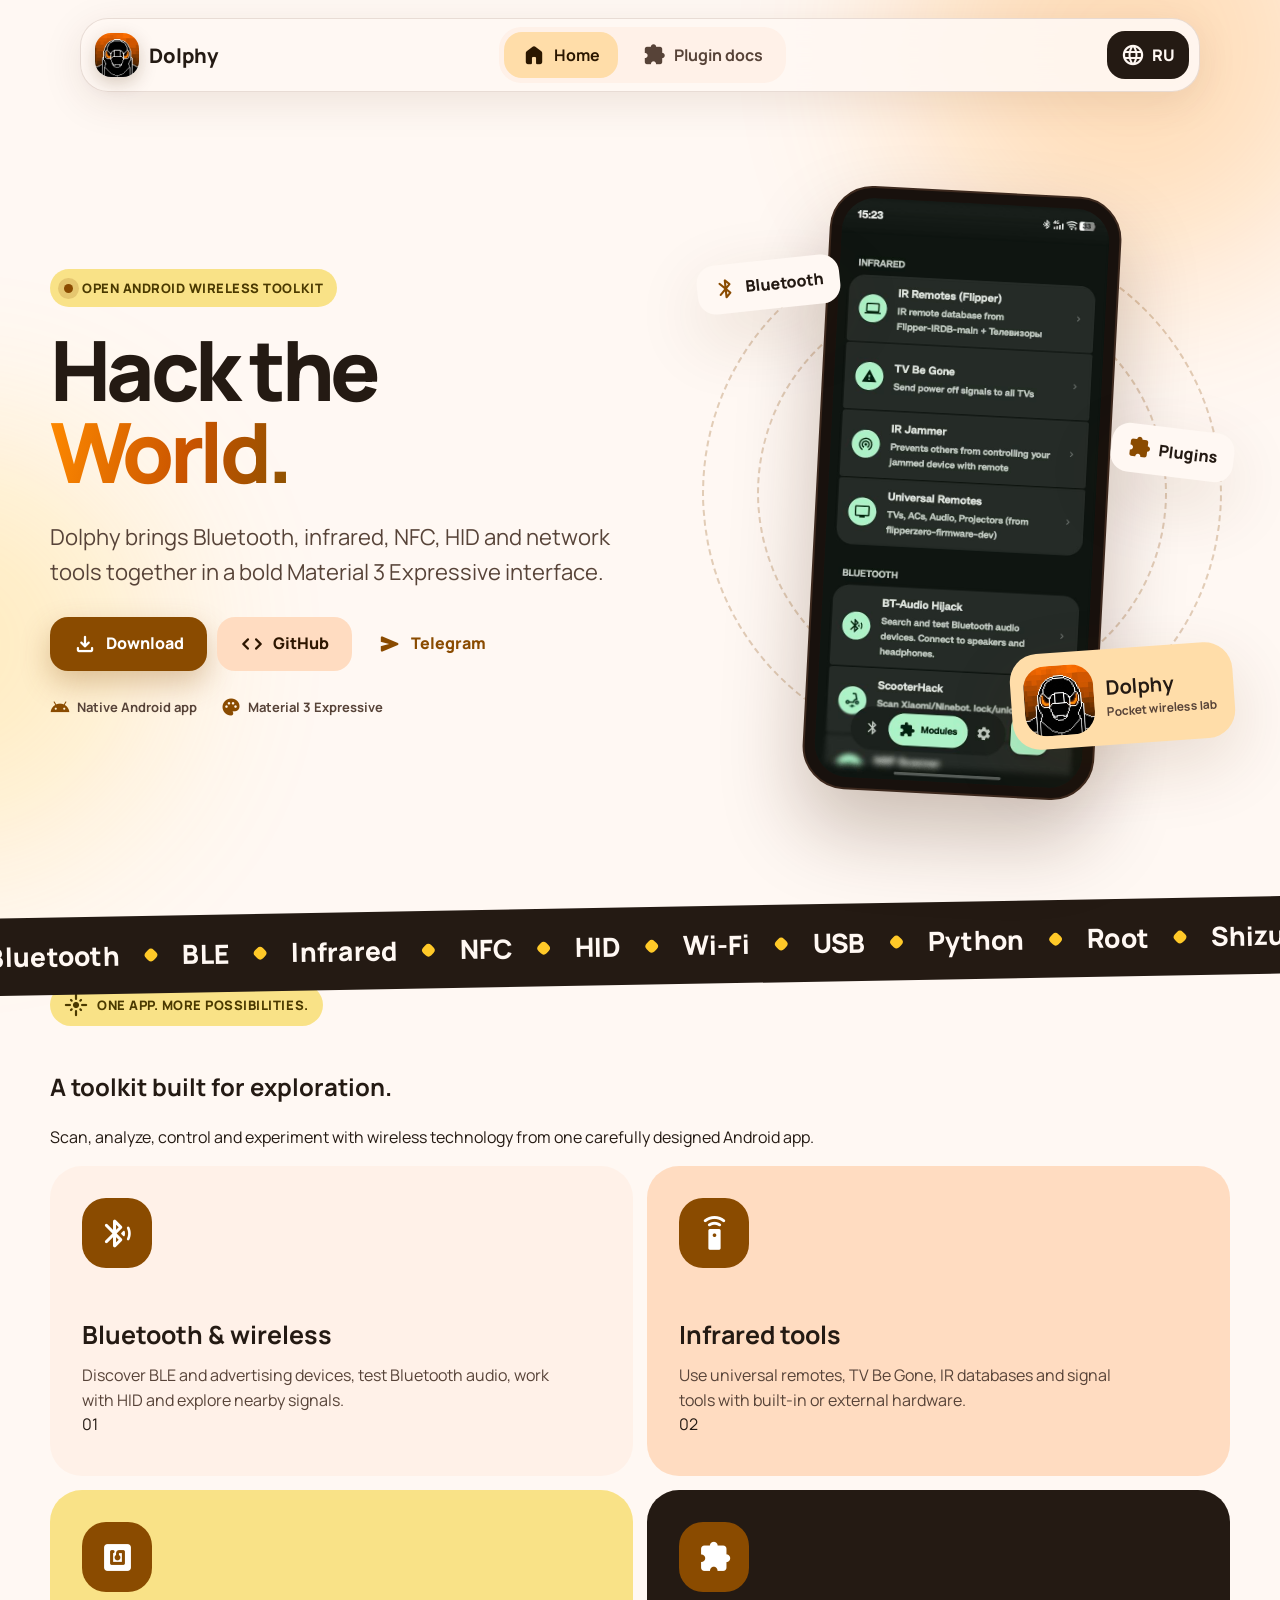
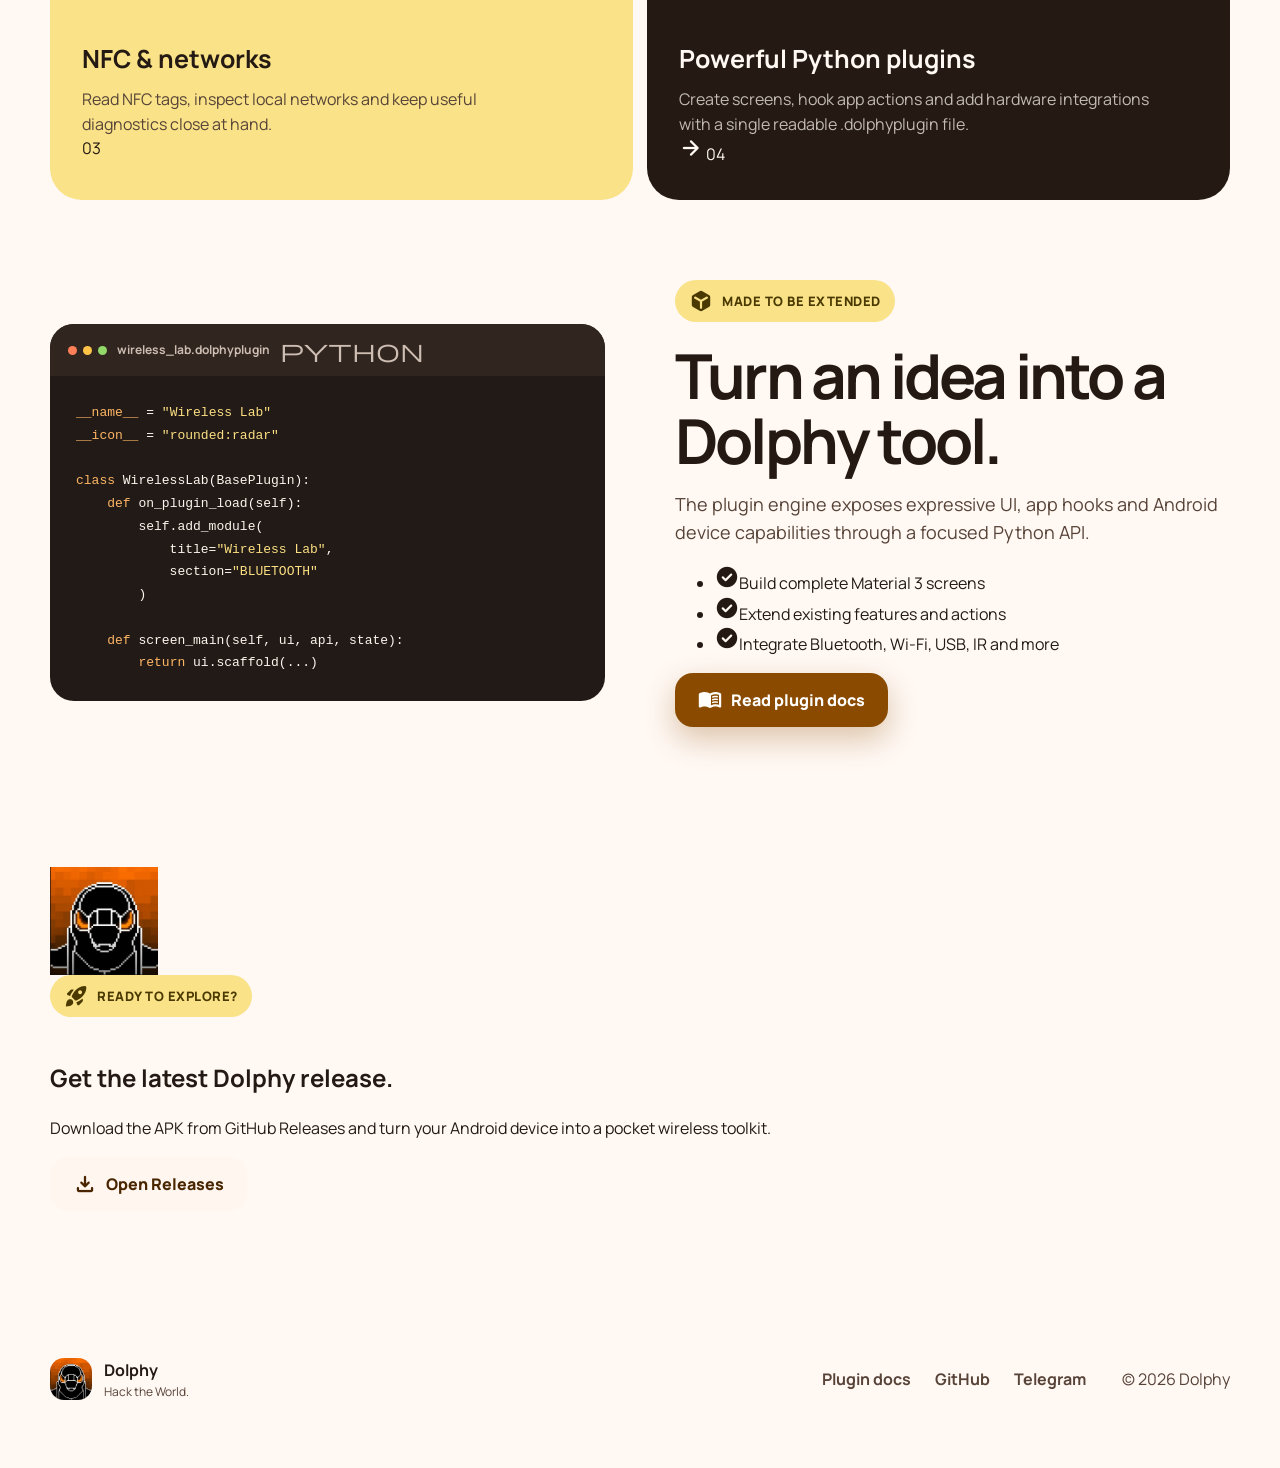
==== index.html @ ee3c443a "Add Dolphy GitHub Pages site" ====
<!doctype html>
<html lang="en">
<head>
  <meta charset="utf-8">
  <meta name="viewport" content="width=device-width, initial-scale=1">
  <meta name="theme-color" content="#ff8a00">
  <meta name="description" content="Dolphy is an expressive Android toolkit for Bluetooth, infrared, NFC, HID, networks and Python plugins.">
  <meta property="og:title" content="Dolphy — Wireless toolkit for Android">
  <meta property="og:description" content="Bluetooth, infrared, NFC, HID, network tools and powerful Python plugins in one Material 3 Expressive app.">
  <meta property="og:image" content="assets/dolphy-icon.png">
  <meta property="og:type" content="website">
  <title>Dolphy — Wireless toolkit for Android</title>
  <link rel="icon" type="image/png" href="assets/dolphy-icon.png">
  <link rel="preconnect" href="https://fonts.googleapis.com">
  <link rel="preconnect" href="https://fonts.gstatic.com" crossorigin>
  <link href="https://fonts.googleapis.com/css2?family=Manrope:wght@400;500;600;700;800&family=Material+Symbols+Rounded:opsz,wght,FILL,GRAD@20..48,400,0..1,0&display=swap" rel="stylesheet">
  <link rel="stylesheet" href="assets/site.css">
  <script src="assets/site.js" defer></script>
</head>
<body data-page="home">
  <a class="skip-link" href="#main" data-i18n="skip">Skip to content</a>
  <div class="ambient ambient-one"></div>
  <div class="ambient ambient-two"></div>
  <header class="site-header">
    <a class="brand" href="index.html" aria-label="Dolphy home">
      <img src="assets/dolphy-icon.png" alt="" width="44" height="44">
      <span>Dolphy</span>
    </a>
    <nav class="top-nav" aria-label="Main navigation">
      <a class="nav-item active" href="index.html"><span class="material-symbols-rounded">home</span><span data-i18n="navHome">Home</span></a>
      <a class="nav-item" href="plugins.html"><span class="material-symbols-rounded">extension</span><span data-i18n="navDocs">Plugin docs</span></a>
    </nav>
    <button class="language-button" type="button" data-language-toggle aria-label="Switch language">
      <span class="material-symbols-rounded">language</span>
      <span data-language-label>RU</span>
    </button>
  </header>

  <main id="main">
    <section class="hero section-shell">
      <div class="hero-copy reveal">
        <div class="eyebrow"><span class="pulse-dot"></span><span data-i18n="heroEyebrow">Open Android wireless toolkit</span></div>
        <h1><span data-i18n="heroTitleA">Hack the</span> <span class="gradient-text" data-i18n="heroTitleB">World.</span></h1>
        <p class="hero-lead" data-i18n="heroLead">Dolphy brings Bluetooth, infrared, NFC, HID and network tools together in a bold Material 3 Expressive interface.</p>
        <div class="hero-actions">
          <a class="button button-primary" href="https://github.com/unvoiddd/Dolphy-App/releases" target="_blank" rel="noopener">
            <span class="material-symbols-rounded">download</span><span data-i18n="download">Download</span>
          </a>
          <a class="button button-tonal" href="https://github.com/unvoiddd/Dolphy-App" target="_blank" rel="noopener">
            <span class="material-symbols-rounded">code</span><span>GitHub</span>
          </a>
          <a class="button button-text" href="https://t.me/dolphy_app_official" target="_blank" rel="noopener">
            <span class="material-symbols-rounded">send</span><span>Telegram</span>
          </a>
        </div>
        <div class="hero-meta">
          <span><span class="material-symbols-rounded">android</span><span data-i18n="androidApp">Native Android app</span></span>
          <span><span class="material-symbols-rounded">palette</span><span>Material 3 Expressive</span></span>
        </div>
      </div>
      <div class="hero-visual reveal delay-one" aria-label="Dolphy application preview">
        <div class="visual-orbit orbit-one"></div>
        <div class="visual-orbit orbit-two"></div>
        <div class="phone-stage">
          <img class="phone-shot" src="assets/dolphy-screenshot.png" alt="Dolphy modules screen" width="591" height="1280">
        </div>
        <div class="app-badge">
          <img src="assets/dolphy-icon.png" alt="Dolphy app icon" width="92" height="92">
          <div><strong>Dolphy</strong><span data-i18n="badgeText">Pocket wireless lab</span></div>
        </div>
        <div class="floating-chip chip-bluetooth"><span class="material-symbols-rounded">bluetooth</span>Bluetooth</div>
        <div class="floating-chip chip-plugins"><span class="material-symbols-rounded">extension</span><span data-i18n="plugins">Plugins</span></div>
      </div>
    </section>

    <section class="marquee-band" aria-label="Dolphy capabilities">
      <div class="marquee-track">
        <span>Bluetooth</span><i></i><span>BLE</span><i></i><span>Infrared</span><i></i><span>NFC</span><i></i><span>HID</span><i></i><span>Wi-Fi</span><i></i><span>USB</span><i></i><span>Python</span><i></i><span>Root</span><i></i><span>Shizuku</span>
      </div>
    </section>

    <section class="section-shell feature-section">
      <div class="section-heading reveal">
        <div class="eyebrow"><span class="material-symbols-rounded">flare</span><span data-i18n="featureEyebrow">Built for exploration</span></div>
        <h2 data-i18n="featureTitle">One toolkit. Many interfaces.</h2>
        <p data-i18n="featureLead">Move from discovery to diagnostics without leaving the app.</p>
      </div>
      <div class="feature-grid">
        <article class="feature-card card-wide orange reveal">
          <div class="feature-icon"><span class="material-symbols-rounded">bluetooth_searching</span></div>
          <div><h3 data-i18n="featureWirelessTitle">Bluetooth workspace</h3><p data-i18n="featureWirelessBody">Scan BLE advertisements, inspect devices and explore Bluetooth-focused modules from one place.</p></div>
          <span class="card-number">01</span>
        </article>
        <article class="feature-card yellow reveal delay-one">
          <div class="feature-icon"><span class="material-symbols-rounded">settings_remote</span></div>
          <h3 data-i18n="featureIrTitle">Infrared control</h3>
          <p data-i18n="featureIrBody">Universal remotes, TV Be Gone, imported IR databases and pluggable external transmitters.</p>
          <span class="card-number">02</span>
        </article>
        <article class="feature-card cream reveal">
          <div class="feature-icon"><span class="material-symbols-rounded">nfc</span></div>
          <h3 data-i18n="featureNfcTitle">NFC & HID tools</h3>
          <p data-i18n="featureNfcBody">Read and work with NFC data, build HID workflows and connect compatible hardware.</p>
          <span class="card-number">03</span>
        </article>
        <article class="feature-card card-wide dark reveal delay-one">
          <div class="feature-icon"><span class="material-symbols-rounded">extension</span></div>
          <div><h3 data-i18n="featurePluginsTitle">Powerful Python plugins</h3><p data-i18n="featurePluginsBody">A single .dolphyplugin file can add expressive screens, hook existing UI, provide hardware backends and use Android APIs.</p></div>
          <a class="round-link" href="plugins.html" aria-label="Plugin documentation"><span class="material-symbols-rounded">arrow_forward</span></a>
          <span class="card-number">04</span>
        </article>
      </div>
    </section>

    <section class="section-shell plugin-showcase">
      <div class="code-card reveal">
        <div class="code-top"><span class="code-dots"><i></i><i></i><i></i></span><span>wireless_lab.dolphyplugin</span><span class="material-symbols-rounded">python</span></div>
        <pre><code><span class="code-key">__name__</span> = <span class="code-string">"Wireless Lab"</span>
<span class="code-key">__icon__</span> = <span class="code-string">"rounded:radar"</span>

<span class="code-key">class</span> WirelessLab(BasePlugin):
    <span class="code-key">def</span> on_plugin_load(self):
        self.add_module(
            title=<span class="code-string">"Wireless Lab"</span>,
            section=<span class="code-string">"BLUETOOTH"</span>
        )

    <span class="code-key">def</span> screen_main(self, ui, api, state):
        <span class="code-key">return</span> ui.scaffold(...)</code></pre>
      </div>
      <div class="plugin-copy reveal delay-one">
        <div class="eyebrow"><span class="material-symbols-rounded">deployed_code</span><span data-i18n="pluginEyebrow">Make Dolphy yours</span></div>
        <h2 data-i18n="pluginTitle">One file can become a complete module.</h2>
        <p data-i18n="pluginLead">Build multi-screen tools with Material 3 components, Bluetooth, Wi-Fi, NFC, USB, Root and Shizuku access. Extend existing screens or provide a new hardware backend.</p>
        <ul class="check-list">
          <li><span class="material-symbols-rounded">check_circle</span><span data-i18n="pluginPointOne">Declarative Material 3 Expressive UI</span></li>
          <li><span class="material-symbols-rounded">check_circle</span><span data-i18n="pluginPointTwo">Screen, action and service hooks</span></li>
          <li><span class="material-symbols-rounded">check_circle</span><span data-i18n="pluginPointThree">Safe Mode after a plugin crash</span></li>
        </ul>
        <a class="button button-primary" href="plugins.html"><span class="material-symbols-rounded">menu_book</span><span data-i18n="readDocs">Read plugin docs</span></a>
      </div>
    </section>

    <section class="section-shell download-section reveal">
      <div class="download-shape shape-a"></div>
      <div class="download-shape shape-b"></div>
      <img src="assets/dolphy-icon.png" alt="" width="108" height="108">
      <div><div class="eyebrow light"><span class="material-symbols-rounded">rocket_launch</span><span data-i18n="downloadEyebrow">Ready to dive in?</span></div><h2 data-i18n="downloadTitle">Get the latest Dolphy release.</h2><p data-i18n="downloadLead">Download the APK from the official GitHub Releases page.</p></div>
      <a class="button button-light" href="https://github.com/unvoiddd/Dolphy-App/releases" target="_blank" rel="noopener"><span class="material-symbols-rounded">download</span><span data-i18n="openReleases">Open Releases</span></a>
    </section>
  </main>

  <footer class="site-footer section-shell">
    <div class="footer-brand"><img src="assets/dolphy-icon.png" alt="" width="42" height="42"><div><strong>Dolphy</strong><span data-i18n="footerTagline">Hack the World.</span></div></div>
    <div class="footer-links"><a href="plugins.html" data-i18n="navDocs">Plugin docs</a><a href="https://github.com/unvoiddd/Dolphy-App" target="_blank" rel="noopener">GitHub</a><a href="https://t.me/dolphy_app_official" target="_blank" rel="noopener">Telegram</a></div>
    <p>© <span data-current-year></span> Dolphy</p>
  </footer>
</body>
</html>
---- assets/site.css ----
:root {
  color-scheme: light;
  --primary: #8a4b00;
  --on-primary: #ffffff;
  --primary-container: #ffdcc1;
  --on-primary-container: #2d1600;
  --secondary-container: #ffdda9;
  --on-secondary-container: #2b1700;
  --tertiary-container: #f9e287;
  --surface: #fff8f3;
  --surface-low: #fff1e8;
  --surface-high: #f4e5db;
  --surface-highest: #edddd3;
  --on-surface: #241a13;
  --on-surface-variant: #574338;
  --outline: #8b7162;
  --orange: #ff8a00;
  --yellow: #ffc928;
  --shadow: 0 24px 70px rgba(94, 49, 0, .14);
  --round-xl: 44px;
  --round-lg: 32px;
  --round-md: 24px;
  --ease: cubic-bezier(.2, 0, 0, 1);
}

* { box-sizing: border-box; }
html { overflow-x: clip; scroll-behavior: smooth; scroll-padding-top: 112px; }
body {
  margin: 0;
  overflow-x: hidden;
  background: var(--surface);
  color: var(--on-surface);
  font-family: Manrope, system-ui, sans-serif;
  line-height: 1.55;
}
a { color: inherit; text-decoration: none; }
button, a { -webkit-tap-highlight-color: transparent; }
button { font: inherit; }
img { display: block; max-width: 100%; }
.material-symbols-rounded { font-variation-settings: 'FILL' 1, 'wght' 500, 'GRAD' 0, 'opsz' 24; }
.skip-link { position: fixed; z-index: 100; top: -80px; left: 20px; padding: 12px 20px; border-radius: 20px; background: var(--on-surface); color: var(--surface); transition: top .2s; }
.skip-link:focus { top: 20px; }
.ambient { position: fixed; z-index: -2; border-radius: 999px; filter: blur(90px); opacity: .23; pointer-events: none; }
.ambient-one { width: 460px; height: 460px; top: -180px; right: -80px; background: var(--orange); }
.ambient-two { width: 420px; height: 420px; bottom: 5%; left: -260px; background: var(--yellow); }
.section-shell { width: min(1180px, calc(100% - 48px)); margin-inline: auto; }

.site-header {
  position: sticky;
  z-index: 50;
  top: 18px;
  display: grid;
  grid-template-columns: 1fr auto 1fr;
  align-items: center;
  width: min(1120px, calc(100% - 32px));
  min-height: 72px;
  margin: 18px auto 0;
  padding: 8px 10px 8px 14px;
  border: 1px solid color-mix(in srgb, var(--outline) 20%, transparent);
  border-radius: 28px;
  background: color-mix(in srgb, var(--surface) 91%, transparent);
  box-shadow: 0 10px 40px rgba(74, 35, 0, .10);
  backdrop-filter: blur(22px) saturate(1.3);
}
.brand { display: flex; align-items: center; gap: 10px; width: fit-content; font-size: 20px; font-weight: 800; }
.brand img { width: 44px; height: 44px; border-radius: 16px; box-shadow: 0 6px 18px rgba(78, 39, 0, .22); }
.top-nav { display: flex; align-items: center; gap: 6px; padding: 5px; border-radius: 22px; background: var(--surface-low); }
.nav-item { display: flex; align-items: center; gap: 8px; min-height: 46px; padding: 0 18px; border-radius: 18px; color: var(--on-surface-variant); font-weight: 700; transition: background .25s var(--ease), color .25s, transform .25s var(--ease); }
.nav-item:hover { background: var(--surface-high); transform: translateY(-1px); }
.nav-item.active { background: var(--secondary-container); color: var(--on-secondary-container); }
.language-button { justify-self: end; display: flex; align-items: center; justify-content: center; gap: 7px; min-width: 64px; height: 48px; padding: 0 14px; border: 0; border-radius: 18px; background: var(--on-surface); color: var(--surface); cursor: pointer; font-weight: 800; transition: transform .25s var(--ease), border-radius .25s var(--ease); }
.language-button:hover { transform: scale(1.04); border-radius: 24px; }
:focus-visible { outline: 3px solid var(--orange); outline-offset: 3px; }

.hero { display: grid; grid-template-columns: 1.03fr .97fr; align-items: center; gap: clamp(36px, 6vw, 90px); min-height: calc(100vh - 110px); padding-block: 76px 90px; }
.eyebrow { display: inline-flex; align-items: center; gap: 9px; margin-bottom: 22px; padding: 9px 14px; border-radius: 999px; background: var(--tertiary-container); color: #4a3900; font-size: 13px; font-weight: 800; letter-spacing: .04em; text-transform: uppercase; }
.pulse-dot { width: 9px; height: 9px; border-radius: 50%; background: var(--primary); box-shadow: 0 0 0 6px color-mix(in srgb, var(--primary) 18%, transparent); animation: pulse 2s infinite; }
@keyframes pulse { 50% { box-shadow: 0 0 0 10px transparent; } }
h1 { max-width: 780px; margin: 0; font-size: clamp(50px, 6.5vw, 88px); line-height: .98; letter-spacing: -.055em; font-weight: 800; }
.gradient-text { color: transparent; background: linear-gradient(100deg, var(--orange), #c85300 58%, #8d5200); background-clip: text; -webkit-background-clip: text; }
.hero-lead { max-width: 640px; margin: 28px 0; color: var(--on-surface-variant); font-size: clamp(18px, 2vw, 22px); }
.hero-actions { display: flex; flex-wrap: wrap; align-items: center; gap: 10px; margin-top: 28px; }
.button { display: inline-flex; align-items: center; justify-content: center; gap: 9px; min-height: 54px; padding: 0 23px; border-radius: 18px; font-weight: 800; transition: transform .25s var(--ease), border-radius .25s var(--ease), box-shadow .25s; }
.button:hover { transform: translateY(-3px); border-radius: 27px; }
.button-primary { background: var(--primary); color: var(--on-primary); box-shadow: 0 12px 30px color-mix(in srgb, var(--primary) 30%, transparent); }
.button-tonal { background: var(--primary-container); color: var(--on-primary-container); }
.button-text { padding-inline: 16px; color: var(--primary); }
.button-light { background: #fff7ef; color: #492600; }
.hero-meta { display: flex; flex-wrap: wrap; gap: 10px 24px; margin-top: 26px; color: var(--on-surface-variant); font-size: 13px; font-weight: 700; }
.hero-meta > span { display: flex; align-items: center; gap: 7px; }
.hero-meta .material-symbols-rounded { color: var(--primary); font-size: 20px; }

.hero-visual { position: relative; display: grid; place-items: center; min-height: 650px; }
.phone-stage { position: relative; z-index: 3; width: min(292px, 66vw); padding: 10px; border: 2px solid #3d291e; border-radius: 43px; background: #18110d; box-shadow: 0 40px 80px rgba(58, 28, 0, .26); transform: rotate(3deg); transition: transform .5s var(--ease); }
.hero-visual:hover .phone-stage { transform: rotate(0) translateY(-8px); }
.phone-shot { width: 100%; height: auto; aspect-ratio: 591 / 1280; border-radius: 34px; object-fit: contain; }
.visual-orbit { position: absolute; border: 2px dashed color-mix(in srgb, var(--primary) 25%, transparent); border-radius: 50%; animation: orbit 24s linear infinite; }
.orbit-one { width: 520px; height: 520px; }
.orbit-two { width: 410px; height: 410px; animation-direction: reverse; animation-duration: 18s; }
@keyframes orbit { to { transform: rotate(360deg); } }
.app-badge { position: absolute; z-index: 5; right: -4px; bottom: 74px; display: flex; align-items: center; gap: 12px; padding: 13px 18px 13px 13px; border-radius: 28px; background: var(--secondary-container); box-shadow: var(--shadow); transform: rotate(-4deg); }
.app-badge img { width: 70px; height: 70px; border-radius: 22px; }
.app-badge div { display: grid; }
.app-badge strong { font-size: 20px; }
.app-badge span { color: var(--on-surface-variant); font-size: 12px; font-weight: 700; }
.floating-chip { position: absolute; z-index: 4; display: flex; align-items: center; gap: 8px; padding: 12px 16px; border-radius: 18px; background: var(--surface); box-shadow: var(--shadow); font-weight: 800; }
.chip-bluetooth { top: 92px; left: 2px; transform: rotate(-6deg); }
.chip-plugins { top: 40%; right: -4px; transform: rotate(7deg); }
.floating-chip .material-symbols-rounded { color: var(--primary); }

.marquee-band { overflow: hidden; padding: 18px 0; background: var(--on-surface); color: var(--surface); transform: rotate(-1deg) scale(1.02); }
.marquee-track { display: flex; width: max-content; align-items: center; gap: 25px; font-size: clamp(18px, 2.2vw, 26px); font-weight: 800; animation: marquee 28s linear infinite alternate; }
.marquee-track i { width: 11px; height: 11px; border-radius: 4px; background: var(--yellow); transform: rotate(45deg); }
@keyframes marquee { to { transform: translateX(calc(-100% + 100vw)); } }

.section-intro { max-width: 760px; margin-bottom: 42px; }
.section-intro h2, .plugin-copy h2, .download-banner h2 { margin: 0; font-size: clamp(36px, 5vw, 62px); line-height: 1.04; letter-spacing: -.045em; }
.section-intro p, .plugin-copy > p, .download-banner p { color: var(--on-surface-variant); font-size: 18px; }
.features { padding-block: 130px; }
.feature-grid { display: grid; grid-template-columns: repeat(2, 1fr); gap: 14px; }
.feature-card { min-height: 310px; padding: 32px; border-radius: var(--round-lg); background: var(--surface-low); transition: transform .35s var(--ease), border-radius .35s var(--ease); }
.feature-card:hover { transform: translateY(-8px); border-radius: 48px 24px 48px 24px; }
.feature-card:nth-child(2) { background: var(--primary-container); }
.feature-card:nth-child(3) { background: var(--tertiary-container); }
.feature-card:nth-child(4) { background: var(--on-surface); color: var(--surface); }
.feature-icon { display: grid; place-items: center; width: 70px; height: 70px; margin-bottom: 48px; border-radius: 24px; background: var(--primary); color: var(--on-primary); }
.feature-icon .material-symbols-rounded { font-size: 35px; }
.feature-card h3 { margin: 0 0 8px; font-size: 25px; }
.feature-card p { max-width: 470px; margin: 0; color: var(--on-surface-variant); }
.feature-card:nth-child(4) p { color: color-mix(in srgb, var(--surface) 72%, transparent); }

.plugin-showcase { display: grid; grid-template-columns: 1fr 1fr; align-items: center; gap: 70px; padding-block: 80px 140px; }
.plugin-points { display: grid; gap: 14px; margin: 28px 0; }
.plugin-points div { display: flex; align-items: center; gap: 12px; font-weight: 700; }
.plugin-points span { display: grid; place-items: center; flex: 0 0 38px; height: 38px; border-radius: 14px; background: var(--secondary-container); color: var(--on-secondary-container); }
.code-window { overflow: hidden; border-radius: 36px; background: #211a16; color: #fff5ee; box-shadow: 0 32px 70px rgba(45, 23, 4, .25); transform: rotate(2deg); transition: transform .4s var(--ease); }
.code-window:hover { transform: rotate(0); }
.code-bar { display: flex; align-items: center; gap: 8px; padding: 18px 22px; background: #30251f; }
.code-bar i { width: 10px; height: 10px; border-radius: 50%; background: #ff8058; }
.code-bar i:nth-child(2) { background: #ffc447; }
.code-bar i:nth-child(3) { background: #92d96a; }
.code-bar span { margin-left: 8px; color: #cdbdb2; font-size: 13px; font-weight: 700; }
.code-window pre { overflow: auto; margin: 0; padding: 28px; font: 14px/1.75 ui-monospace, SFMono-Regular, Consolas, monospace; }
.code-key { color: #ffb665; }
.code-string { color: #fde083; }
.download-section { padding-bottom: 100px; }
.download-banner { position: relative; overflow: hidden; display: grid; grid-template-columns: 1fr auto; align-items: center; gap: 30px; padding: 58px; border-radius: var(--round-xl); background: linear-gradient(125deg, #ff8a00, #ffc928); color: #2b1700; }
.download-banner p { max-width: 680px; color: #573000; }
.download-mark { position: absolute; right: 28%; bottom: -70px; color: rgba(255,255,255,.22); font-size: 220px; transform: rotate(-12deg); }
.site-footer { display: grid; grid-template-columns: 1fr auto auto; align-items: center; gap: 36px; padding-block: 40px 60px; color: var(--on-surface-variant); }
.footer-brand { display: flex; align-items: center; gap: 12px; }
.footer-brand img { border-radius: 14px; }
.footer-brand div { display: grid; }
.footer-brand strong { color: var(--on-surface); }
.footer-brand span { font-size: 12px; }
.footer-links { display: flex; gap: 24px; font-weight: 700; }
.footer-links a:hover { color: var(--primary); }

.docs-hero { display: grid; grid-template-columns: 1fr 170px; align-items: center; gap: 40px; padding: 46px 0 34px 318px; }
.docs-hero h1 { max-width: 900px; font-size: clamp(40px, 5vw, 64px); }
.docs-hero p { max-width: 760px; color: var(--on-surface-variant); font-size: 18px; }
.docs-hero-mark { position: relative; display: grid; place-items: center; width: 156px; height: 156px; justify-self: end; border-radius: 42% 58% 55% 45% / 46% 41% 59% 54%; background: var(--secondary-container); animation: morph 8s var(--ease) infinite alternate; }
.docs-hero-mark > span { color: var(--on-secondary-container); font-size: 72px; }
.docs-hero-mark i { position: absolute; width: 20px; height: 20px; border-radius: 7px; background: var(--primary); }
.docs-hero-mark i:nth-child(2) { top: 20px; right: 20px; }
.docs-hero-mark i:nth-child(3) { bottom: 25px; left: 20px; background: var(--yellow); }
@keyframes morph { to { border-radius: 60% 40% 40% 60% / 42% 60% 40% 58%; transform: rotate(4deg); } }
.docs-layout { display: grid; grid-template-columns: 276px minmax(0, 1fr); align-items: start; gap: 42px; padding-bottom: 110px; }
.docs-toc { position: fixed; z-index: 5; top: 96px; left: max(24px, calc((100vw - 1180px) / 2)); display: grid; width: 276px; gap: 3px; max-height: calc(100vh - 112px); overflow: auto; padding: 14px 10px 22px; border: 1px solid color-mix(in srgb, var(--outline) 18%, transparent); border-radius: 26px; background: color-mix(in srgb, var(--surface-low) 94%, transparent); box-shadow: 0 16px 45px rgba(72, 42, 8, .08); scrollbar-width: thin; }
.docs-search { position: sticky; top: -14px; z-index: 2; display: grid; grid-template-columns: 24px 1fr; align-items: center; gap: 8px; margin: 0 0 8px; padding: 10px 12px; border-radius: 16px; background: var(--surface-high); color: var(--on-surface-variant); }
.docs-search input { min-width: 0; border: 0; outline: 0; background: transparent; color: var(--on-surface); font: inherit; font-size: 13px; font-weight: 650; }
.docs-search input::placeholder { color: var(--on-surface-variant); opacity: .75; }
.toc-title { padding: 15px 12px 6px; color: var(--on-surface-variant); font-size: 11px; font-weight: 800; letter-spacing: .07em; text-transform: uppercase; }
.docs-toc a { display: grid; grid-template-columns: 28px 1fr; align-items: center; gap: 7px; min-height: 40px; padding: 8px 12px; border-radius: 14px; color: var(--on-surface-variant); font-size: 13px; font-weight: 700; transition: background .2s, color .2s; }
.docs-toc a > .material-symbols-rounded { font-size: 19px; opacity: .72; }
.docs-toc a[hidden], .docs-toc .toc-title[hidden] { display: none; }
.docs-toc a span:first-child { opacity: .48; }
.docs-toc a:hover, .docs-toc a.active { background: var(--secondary-container); color: var(--on-secondary-container); }
.docs-content { grid-column: 2; min-width: 0; }
.anchor-heading, .route-box[id] { scroll-margin-top: 118px; }
.doc-section { position: relative; margin-bottom: 18px; padding: 42px; border-radius: var(--round-lg); background: var(--surface-low); }
.doc-section:nth-child(even) { background: color-mix(in srgb, var(--primary-container) 35%, var(--surface)); }
.section-index { position: absolute; top: 22px; right: 28px; color: color-mix(in srgb, var(--primary) 28%, transparent); font-size: 48px; font-weight: 800; }
.doc-heading { display: grid; grid-template-columns: 58px 1fr; gap: 16px; align-items: start; margin-bottom: 30px; padding-right: 62px; }
.doc-heading > span { display: grid; place-items: center; width: 58px; height: 58px; border-radius: 20px; background: var(--primary); color: var(--on-primary); font-size: 29px; }
.doc-heading h2 { margin: 1px 0 6px; font-size: clamp(28px, 3.5vw, 42px); line-height: 1.08; letter-spacing: -.035em; }
.doc-heading p { margin: 0; color: var(--on-surface-variant); }
.capability-grid { display: grid; grid-template-columns: repeat(2, 1fr); gap: 10px; }
.capability-grid > div { display: grid; grid-template-columns: 45px 1fr; gap: 2px 12px; padding: 22px; border-radius: 22px; background: var(--surface); }
.capability-grid > div > span { grid-row: 1 / 3; color: var(--primary); font-size: 30px; }
.capability-grid p { margin: 4px 0 0; color: var(--on-surface-variant); font-size: 13px; }
.callout { display: flex; gap: 15px; margin-top: 18px; padding: 20px; border-radius: 22px; background: var(--tertiary-container); color: #3b3000; }
.callout > span { font-size: 30px; }
.callout p { margin: 4px 0 0; }
.callout.safe { background: #d8edc8; color: #15270c; }
.code-card { min-width: 0; overflow: hidden; margin-top: 18px; border-radius: 24px; background: #211a16; color: #fff5ee; }
.code-top { display: flex; align-items: center; gap: 10px; min-height: 52px; padding: 8px 10px 8px 18px; background: #30251f; color: #cdbdb2; font-size: 12px; font-weight: 700; }
.code-dots { display: flex; gap: 6px; }
.code-dots i { width: 9px; height: 9px; border-radius: 50%; background: #ff8058; }
.code-dots i:nth-child(2) { background: #ffc447; }
.code-dots i:nth-child(3) { background: #92d96a; }
.copy-code { display: inline-flex; align-items: center; gap: 6px; min-height: 36px; margin-left: auto; padding: 0 12px; border: 0; border-radius: 13px; background: #4a3930; color: #fff5ee; cursor: pointer; font-weight: 700; }
.copy-code .material-symbols-rounded { font-size: 18px; }
.code-card pre { overflow: auto; max-width: 100%; max-height: 620px; margin: 0; padding: 26px; }
.code-card code { font: 13px/1.75 ui-monospace, SFMono-Regular, Consolas, monospace; }
.code-number { color: #94d8ff; }
.property-list, .api-table { display: grid; margin-top: 14px; overflow: hidden; border: 1px solid color-mix(in srgb, var(--outline) 25%, transparent); border-radius: 22px; }
.property-list > div, .api-table > div { display: grid; grid-template-columns: minmax(140px, .5fr) 1fr; gap: 18px; padding: 15px 18px; background: var(--surface); }
.property-list > div:nth-child(even), .api-table > div:nth-child(even) { background: var(--surface-high); }
.property-list code, .api-table code { overflow-wrap: anywhere; color: var(--primary); font-weight: 800; }
.property-list span, .api-table span { color: var(--on-surface-variant); }
.flow-diagram { display: flex; align-items: center; justify-content: center; gap: 12px; margin-bottom: 22px; }
.flow-diagram > div { display: grid; place-items: center; gap: 8px; flex: 1; min-height: 120px; padding: 18px; border-radius: 22px; background: var(--surface); text-align: center; }
.flow-diagram > div > span { color: var(--primary); font-size: 34px; }
.flow-diagram > span { color: var(--outline); }
.api-chips { display: flex; flex-wrap: wrap; gap: 8px; }
.api-chips code { max-width: 100%; padding: 10px 13px; border-radius: 14px; background: var(--secondary-container); color: var(--on-secondary-container); font-size: 12px; font-weight: 800; overflow-wrap: anywhere; white-space: normal; }
.timeline { display: grid; grid-template-columns: repeat(4, 1fr); gap: 10px; }
.timeline > div { padding: 20px 14px; border-radius: 22px; background: var(--surface); text-align: center; }
.timeline > div > span { display: grid; place-items: center; width: 42px; height: 42px; margin: 0 auto 14px; border-radius: 15px; background: var(--primary-container); color: var(--on-primary-container); font-weight: 800; }
.timeline code { color: var(--primary); font-size: 12px; font-weight: 800; overflow-wrap: anywhere; }
.timeline p { margin: 8px 0 0; color: var(--on-surface-variant); font-size: 12px; }
.metadata-table { display: grid; border: 1px solid color-mix(in srgb, var(--outline) 25%, transparent); border-radius: 22px; overflow: hidden; }
.metadata-row { display: grid; grid-template-columns: 150px 1fr; gap: 20px; padding: 15px 19px; background: var(--surface); }
.metadata-row:nth-child(even) { background: var(--surface-high); }
.metadata-row code { color: var(--primary); font-weight: 800; }
.metadata-row span { color: var(--on-surface-variant); }
.code-block { position: relative; overflow: hidden; margin-top: 20px; border-radius: 24px; background: #211a16; color: #fff5ee; }
.code-block pre { overflow: auto; max-height: 570px; margin: 0; padding: 28px; font: 13px/1.75 ui-monospace, SFMono-Regular, Consolas, monospace; }
.copy-button { position: absolute; z-index: 2; top: 12px; right: 12px; display: flex; align-items: center; gap: 6px; padding: 8px 11px; border: 0; border-radius: 13px; background: #4a3930; color: #fff5ee; cursor: pointer; font-weight: 700; }
.integration-stack { display: grid; gap: 12px; }
.integration-stack > div { display: grid; grid-template-columns: 52px 1fr; gap: 4px 15px; padding: 20px; border-radius: 22px; background: var(--surface); }
.integration-stack > div > span { display: grid; place-items: center; height: 52px; border-radius: 18px; background: var(--secondary-container); color: var(--on-secondary-container); }
.integration-stack p { margin: 4px 0 0; color: var(--on-surface-variant); }
.doc-subtitle { margin: 38px 0 8px; font-size: clamp(23px, 3vw, 32px); letter-spacing: -.025em; }
.doc-copy { margin: 0 0 18px; color: var(--on-surface-variant); }
.contract-table { display: grid; overflow: hidden; border: 1px solid color-mix(in srgb, var(--outline) 25%, transparent); border-radius: 22px; }
.contract-table > div { display: grid; grid-template-columns: 150px 1fr; gap: 18px; padding: 15px 18px; background: var(--surface); }
.contract-table > div:nth-child(even) { background: var(--surface-high); }
.contract-table code { color: var(--primary); font-weight: 800; overflow-wrap: anywhere; }
.contract-table span { color: var(--on-surface-variant); }
.route-box { margin-top: 16px; padding: 22px; border-radius: 24px; background: var(--surface); }
.route-box > strong { display: block; margin-bottom: 14px; font-size: 18px; }
.route-box p { margin: 14px 0 0; color: var(--on-surface-variant); font-size: 13px; }
.callout.truth { margin: 0 0 18px; background: var(--primary-container); color: var(--on-primary-container); }
.callout.current { background: #cde9ff; color: #002f4b; }
.api-reference { display: grid; gap: 10px; }
.api-reference details { overflow: hidden; border-radius: 22px; background: var(--surface); }
.api-reference summary { display: grid; grid-template-columns: 34px auto 1fr; align-items: center; gap: 10px; min-height: 64px; padding: 12px 18px; cursor: pointer; list-style: none; }
.api-reference summary::-webkit-details-marker { display: none; }
.api-reference summary > span:first-child { color: var(--primary); }
.api-reference summary > span:last-child { justify-self: end; color: var(--on-surface-variant); font-size: 12px; }
.api-reference details[open] summary { background: var(--secondary-container); color: var(--on-secondary-container); }
.api-reference details .api-chips { padding: 18px; }
.sdk-reference { display: grid; gap: 14px; margin-top: 34px; scroll-margin-top: 100px; }
.sdk-reference-heading { display: flex; justify-content: space-between; gap: 20px; align-items: center; padding: 22px; border-radius: 28px; background: var(--primary-container); color: var(--on-primary-container); }
.sdk-reference-heading > div { display: flex; gap: 15px; align-items: center; }
.sdk-reference-heading > div > span { display: grid; place-items: center; width: 54px; height: 54px; flex: 0 0 auto; border-radius: 19px; background: var(--on-primary-container); color: var(--primary-container); font-size: 30px; }
.sdk-reference-heading h3 { margin: 0; font-size: clamp(20px, 3vw, 28px); }
.sdk-reference-heading p { max-width: 720px; margin: 4px 0 0; opacity: .82; }
.sdk-reference-heading > strong { flex: 0 0 auto; padding: 10px 14px; border-radius: 16px; background: color-mix(in srgb, var(--on-primary-container) 13%, transparent); white-space: nowrap; }
.sdk-search { display: flex; align-items: center; gap: 12px; min-height: 58px; padding: 0 18px; border: 2px solid transparent; border-radius: 21px; background: var(--surface-high); transition: border-color .2s var(--ease), background .2s var(--ease); }
.sdk-search:focus-within { border-color: var(--primary); background: var(--surface); }
.sdk-search > span { color: var(--primary); }
.sdk-search input { width: 100%; border: 0; outline: 0; background: transparent; color: var(--on-surface); font: inherit; font-weight: 650; }
.sdk-search input::placeholder { color: var(--on-surface-variant); }
.sdk-filters { display: flex; gap: 8px; overflow-x: auto; padding-bottom: 2px; scrollbar-width: thin; }
.sdk-filters button { min-height: 42px; padding: 0 16px; border: 0; border-radius: 15px; background: var(--surface-high); color: var(--on-surface-variant); font: inherit; font-size: 13px; font-weight: 800; cursor: pointer; white-space: nowrap; transition: background .2s var(--ease), color .2s var(--ease), transform .2s var(--ease); }
.sdk-filters button:hover { transform: translateY(-1px); }
.sdk-filters button.selected { background: var(--primary); color: var(--on-primary); }
.sdk-reading { margin: 0; }
.sdk-methods { display: grid; gap: 9px; }
.sdk-method { overflow: hidden; border: 1px solid color-mix(in srgb, var(--outline) 24%, transparent); border-radius: 22px; background: var(--surface); }
.sdk-method > summary { display: grid; grid-template-columns: minmax(120px, .8fr) minmax(160px, 1.2fr) auto 24px; align-items: center; gap: 14px; min-height: 66px; padding: 12px 18px; cursor: pointer; list-style: none; }
.sdk-method > summary::-webkit-details-marker { display: none; }
.sdk-method > summary .sdk-owner { overflow: hidden; color: var(--on-surface-variant); font-size: 11px; font-weight: 750; text-overflow: ellipsis; white-space: nowrap; }
.sdk-method > summary strong { overflow-wrap: anywhere; }
.sdk-method > summary code { padding: 6px 9px; border-radius: 10px; background: var(--secondary-container); color: var(--on-secondary-container); font-size: 11px; font-weight: 800; }
.sdk-method > summary .material-symbols-rounded { transition: transform .25s var(--ease); }
.sdk-method[open] > summary { background: var(--surface-high); }
.sdk-method[open] > summary .material-symbols-rounded { transform: rotate(180deg); }
.sdk-method-body { display: grid; gap: 16px; padding: 4px 20px 22px; }
.sdk-description { margin: 4px 0 0; color: var(--on-surface-variant); }
.sdk-method-body > pre { overflow-x: auto; margin: 0; padding: 15px; border-radius: 16px; background: var(--on-surface); color: var(--surface); }
.sdk-method-body > pre code { font-size: 12px; white-space: pre; }
.sdk-method-body h4 { margin: 2px 0 8px; font-size: 13px; text-transform: uppercase; letter-spacing: .06em; }
.sdk-method-body section > p { margin: 0; color: var(--on-surface-variant); }
.sdk-detail-grid { display: grid; grid-template-columns: minmax(0, 1.35fr) minmax(220px, .65fr); gap: 18px; }
.sdk-params { display: grid; overflow: hidden; border-radius: 16px; background: var(--surface-high); }
.sdk-params > div { display: grid; grid-template-columns: minmax(90px, .35fr) minmax(0, 1fr); gap: 12px; padding: 12px 14px; border-bottom: 1px solid color-mix(in srgb, var(--outline) 18%, transparent); }
.sdk-params > div:last-child { border-bottom: 0; }
.sdk-params code { color: var(--primary); font-size: 12px; font-weight: 800; overflow-wrap: anywhere; }
.sdk-params span { color: var(--on-surface-variant); font-size: 12px; }
.sdk-params b { color: var(--on-surface); }
.sdk-params small { display: block; margin-top: 4px; color: var(--primary); font-weight: 750; }
.sdk-none { margin: 0; padding: 14px; border-radius: 16px; background: var(--surface-high); color: var(--on-surface-variant); }
.sdk-requirements { display: grid; gap: 6px; margin: 0; padding-left: 22px; color: var(--on-surface-variant); }
.sdk-empty { display: grid; place-items: center; min-height: 180px; padding: 24px; border-radius: 24px; background: var(--surface-high); color: var(--on-surface-variant); text-align: center; }
.sdk-empty > span { font-size: 42px; }
.hook-table { display: grid; overflow: hidden; border: 1px solid color-mix(in srgb, var(--outline) 25%, transparent); border-radius: 22px; }
.hook-table > div { display: grid; grid-template-columns: minmax(170px, .65fr) minmax(220px, 1fr) minmax(220px, 1.2fr); gap: 16px; align-items: start; padding: 16px 18px; background: var(--surface); }
.hook-table > div:nth-child(odd) { background: var(--surface-high); }
.hook-table .hook-head { background: var(--on-surface); color: var(--surface); font-size: 12px; font-weight: 800; text-transform: uppercase; }
.hook-table code { overflow-wrap: anywhere; color: var(--primary); font-size: 12px; font-weight: 800; }
.hook-table span { color: var(--on-surface-variant); font-size: 13px; }
.hook-table .hook-head span { color: inherit; }
.catalog-note { margin-top: 12px; font-size: 13px; }
.route-reference { margin-top: 18px; }
.route-chips code { overflow-wrap: anywhere; }
.api-cloud { display: flex; flex-wrap: wrap; gap: 10px; }
.api-cloud span { padding: 12px 16px; border-radius: 16px; background: var(--surface); font-weight: 700; }
.lifecycle-line { display: grid; grid-template-columns: repeat(4, 1fr); gap: 10px; }
.lifecycle-line div { position: relative; padding: 24px 16px; border-radius: 22px; background: var(--surface); text-align: center; font-weight: 700; }
.lifecycle-line span { display: grid; place-items: center; width: 48px; height: 48px; margin: 0 auto 12px; border-radius: 18px; background: var(--primary-container); color: var(--on-primary-container); }
.step-list { display: grid; gap: 10px; margin: 0; padding: 0; list-style: none; }
.step-list li { display: grid; grid-template-columns: 50px 1fr; gap: 15px; padding: 18px; border-radius: 22px; background: var(--surface); }
.step-list li > span { display: grid; place-items: center; width: 50px; height: 50px; border-radius: 18px; background: var(--primary); color: var(--on-primary); font-size: 20px; font-weight: 800; }
.step-list p { margin: 4px 0 0; color: var(--on-surface-variant); }
.docs-cta { display: grid; grid-template-columns: 78px 1fr auto; align-items: center; gap: 18px; margin-top: 18px; padding: 20px; border-radius: 26px; background: linear-gradient(120deg, #ff8a00, #ffc928); color: #2b1700; }
.docs-cta img { border-radius: 23px; }
.docs-cta p { margin: 3px 0 0; }

.reveal { opacity: 0; transform: translateY(28px); transition: opacity .75s var(--ease), transform .75s var(--ease); }
.reveal.visible { opacity: 1; transform: none; }
.delay-one { transition-delay: .12s; }

@media (prefers-color-scheme: dark) {
  :root {
    color-scheme: dark;
    --primary: #ffb872;
    --on-primary: #4a2800;
    --primary-container: #693b00;
    --on-primary-container: #ffdcc1;
    --secondary-container: #563e1b;
    --on-secondary-container: #ffdda9;
    --tertiary-container: #554a00;
    --surface: #1b120d;
    --surface-low: #261b15;
    --surface-high: #32251e;
    --surface-highest: #3e3028;
    --on-surface: #f4e1d5;
    --on-surface-variant: #d9c2b5;
    --outline: #a68a7a;
    --shadow: 0 24px 70px rgba(0, 0, 0, .32);
  }
  .eyebrow { color: #fff0a0; }
  .gradient-text { background-image: linear-gradient(100deg, #ffb872, #ff8a00 58%, #ffd85c); }
  .download-banner, .docs-cta { color: #2b1700; }
  .download-banner p { color: #573000; }
  .code-window, .code-block, .code-card { background: #100c0a; }
  .phone-stage { border-color: #7b6254; }
  .callout.safe { background: #29451e; color: #d8edc8; }
  .callout.current { background: #143a50; color: #cde9ff; }
}

@media (max-width: 900px) {
  .site-header { grid-template-columns: auto 1fr auto; }
  .top-nav { justify-self: center; }
  .hero { grid-template-columns: 1fr; padding-top: 80px; }
  .hero-copy { text-align: center; }
  .hero-copy .eyebrow, .hero-actions, .hero-meta { justify-content: center; }
  .hero-lead, .hero-copy h1 { margin-inline: auto; }
  .hero-visual { min-height: 650px; }
  .plugin-showcase { grid-template-columns: 1fr; }
  .plugin-code { order: -1; }
  .docs-hero { grid-template-columns: 1fr 190px; padding-left: 0; }
  .docs-hero-mark { width: 180px; height: 180px; }
  .docs-hero-mark > span { font-size: 80px; }
  .docs-layout { grid-template-columns: 1fr; }
  .docs-toc { position: static; display: flex; overflow-x: auto; padding: 8px; }
  .docs-content { grid-column: 1; }
  .toc-title { display: none; }
  .docs-toc a { flex: 0 0 auto; display: flex; }
}

@media (max-width: 680px) {
  .section-shell { width: min(100% - 28px, 1180px); }
  .site-header { top: 10px; width: calc(100% - 20px); min-height: 64px; margin-top: 10px; padding: 7px; border-radius: 24px; }
  .brand span { display: none; }
  .brand img { width: 42px; height: 42px; }
  .top-nav { gap: 2px; padding: 3px; border-radius: 18px; }
  .nav-item { min-height: 42px; padding: 0 11px; border-radius: 15px; font-size: 12px; }
  .nav-item .material-symbols-rounded { font-size: 19px; }
  .language-button { min-width: 48px; height: 44px; padding: 0 9px; border-radius: 16px; }
  .language-button .material-symbols-rounded { display: none; }
  h1 { font-size: clamp(46px, 15vw, 68px); }
  .hero { gap: 15px; min-height: auto; padding-block: 70px 90px; }
  .hero-visual { min-height: 570px; }
  .phone-stage { width: 238px; }
  .orbit-one { width: 390px; height: 390px; }
  .orbit-two { width: 330px; height: 330px; }
  .app-badge { right: -2px; bottom: 45px; padding: 10px 13px 10px 10px; }
  .app-badge img { width: 56px; height: 56px; }
  .chip-bluetooth { top: 75px; left: -3px; }
  .chip-plugins { right: -3px; }
  .feature-grid { grid-template-columns: 1fr; }
  .feature-card { min-height: 270px; }
  .features { padding-block: 100px; }
  .plugin-showcase { gap: 42px; padding-bottom: 100px; }
  .download-banner { grid-template-columns: 1fr; padding: 36px 28px; }
  .download-mark { right: -25px; }
  .site-footer { grid-template-columns: 1fr; gap: 24px; }
  .footer-links { flex-wrap: wrap; }
  .docs-hero { grid-template-columns: 1fr; padding-top: 80px; }
  .docs-hero-mark { justify-self: center; }
  .doc-section { padding: 28px 20px; border-radius: 28px; }
  .section-index { top: 15px; right: 18px; font-size: 36px; }
  .doc-heading { grid-template-columns: 48px 1fr; padding-right: 12px; }
  .doc-heading > span { width: 48px; height: 48px; border-radius: 17px; }
  .capability-grid { grid-template-columns: 1fr; }
  .metadata-row { grid-template-columns: 100px 1fr; gap: 10px; }
  .lifecycle-line { grid-template-columns: repeat(2, 1fr); }
  .timeline { grid-template-columns: repeat(2, 1fr); }
  .property-list > div, .api-table > div { grid-template-columns: 1fr; gap: 4px; }
  .contract-table > div { grid-template-columns: 1fr; gap: 4px; }
  .hook-table > div { grid-template-columns: 1fr; gap: 5px; }
  .hook-table .hook-head { display: none; }
  .hook-table > div code:nth-child(2) { padding-bottom: 8px; border-bottom: 1px solid color-mix(in srgb, var(--outline) 20%, transparent); }
  .api-reference summary { grid-template-columns: 30px 1fr; }
  .api-reference summary > span:last-child { display: none; }
  .sdk-reference-heading { align-items: flex-start; }
  .sdk-reference-heading > strong { display: none; }
  .sdk-reference-heading > div > span { width: 46px; height: 46px; border-radius: 16px; }
  .sdk-method > summary { grid-template-columns: 1fr auto 22px; gap: 9px; }
  .sdk-method > summary .sdk-owner { grid-column: 1 / -1; }
  .sdk-detail-grid { grid-template-columns: 1fr; }
  .sdk-params > div { grid-template-columns: 1fr; gap: 4px; }
  .flow-diagram { align-items: stretch; }
  .flow-diagram > div { min-width: 0; padding: 12px 6px; font-size: 11px; }
  .flow-diagram > span { align-self: center; font-size: 18px; }
  .docs-cta { grid-template-columns: 60px 1fr; }
  .docs-cta img { width: 60px; height: 60px; }
  .docs-cta .button { grid-column: 1 / -1; }
}

@media (prefers-reduced-motion: reduce) {
  html { scroll-behavior: auto; }
  *, *::before, *::after { animation-duration: .01ms !important; animation-iteration-count: 1 !important; transition-duration: .01ms !important; }
  .reveal { opacity: 1; transform: none; }
}
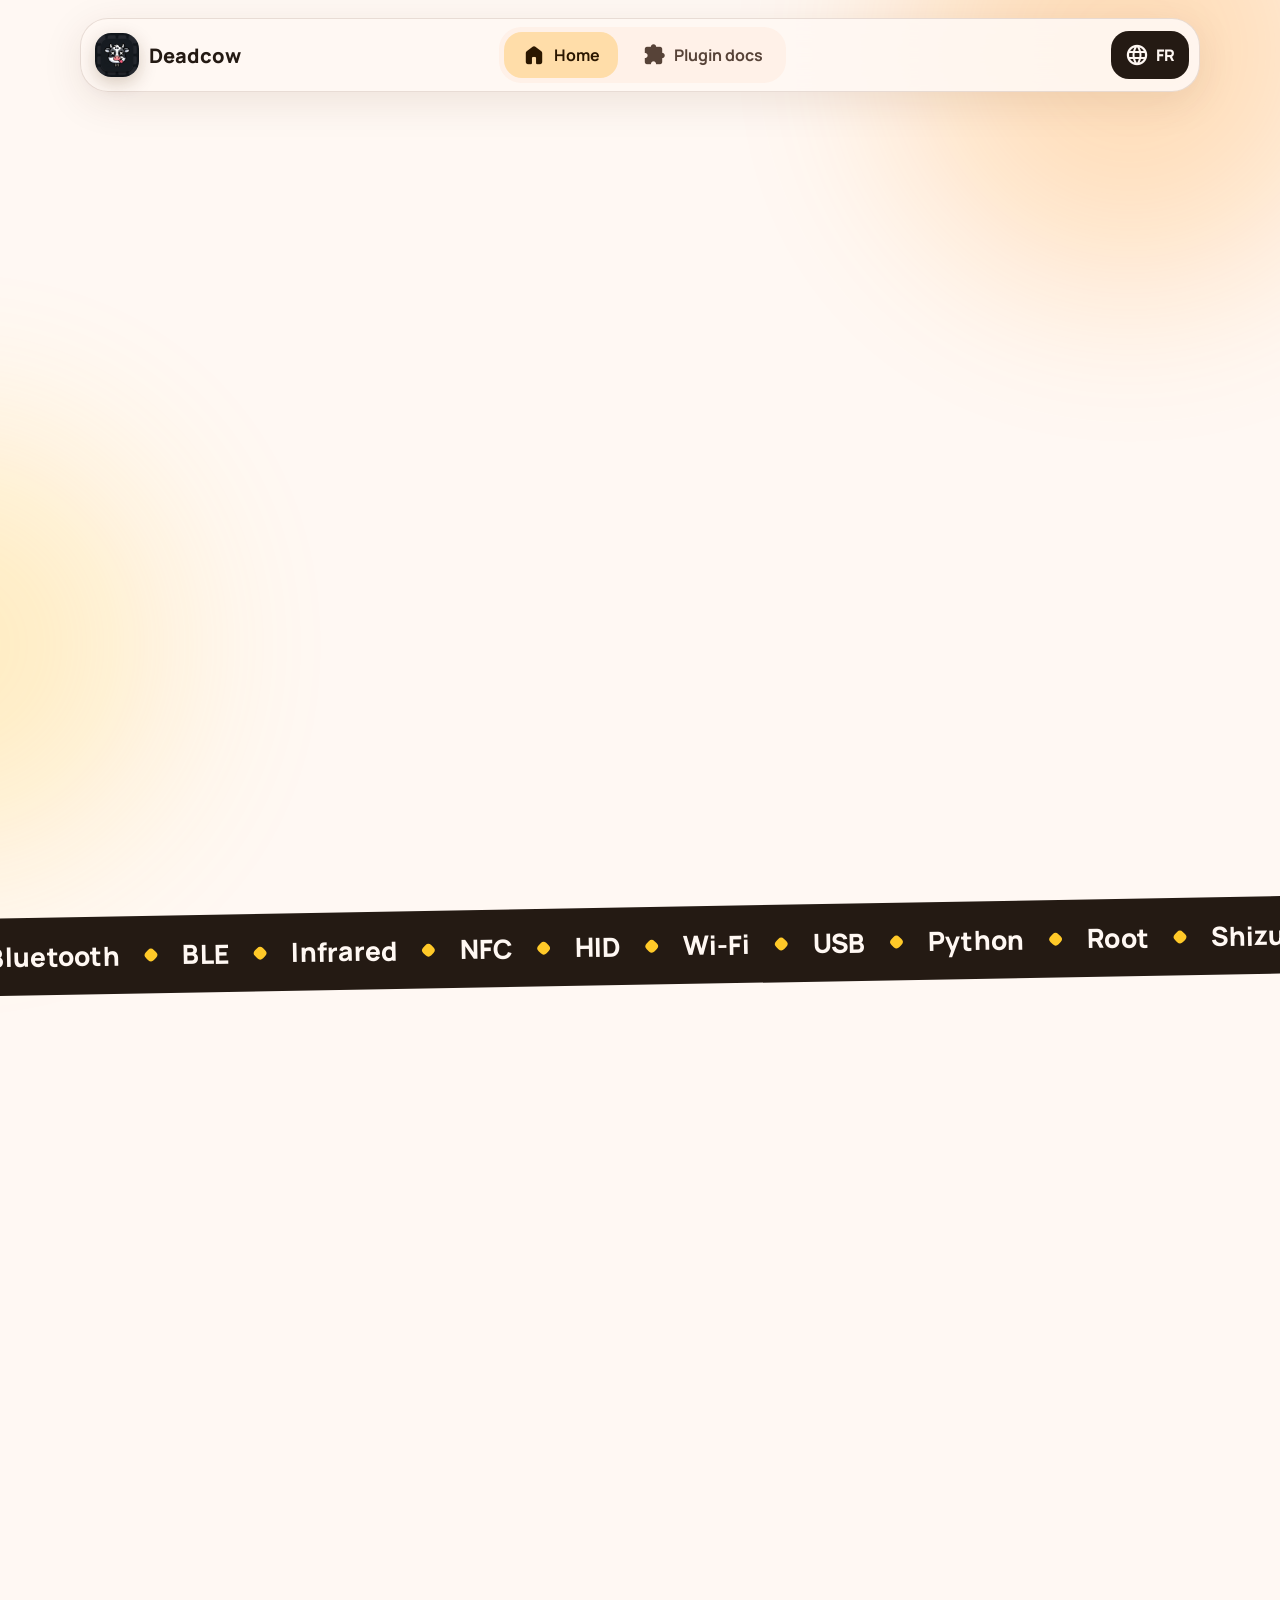
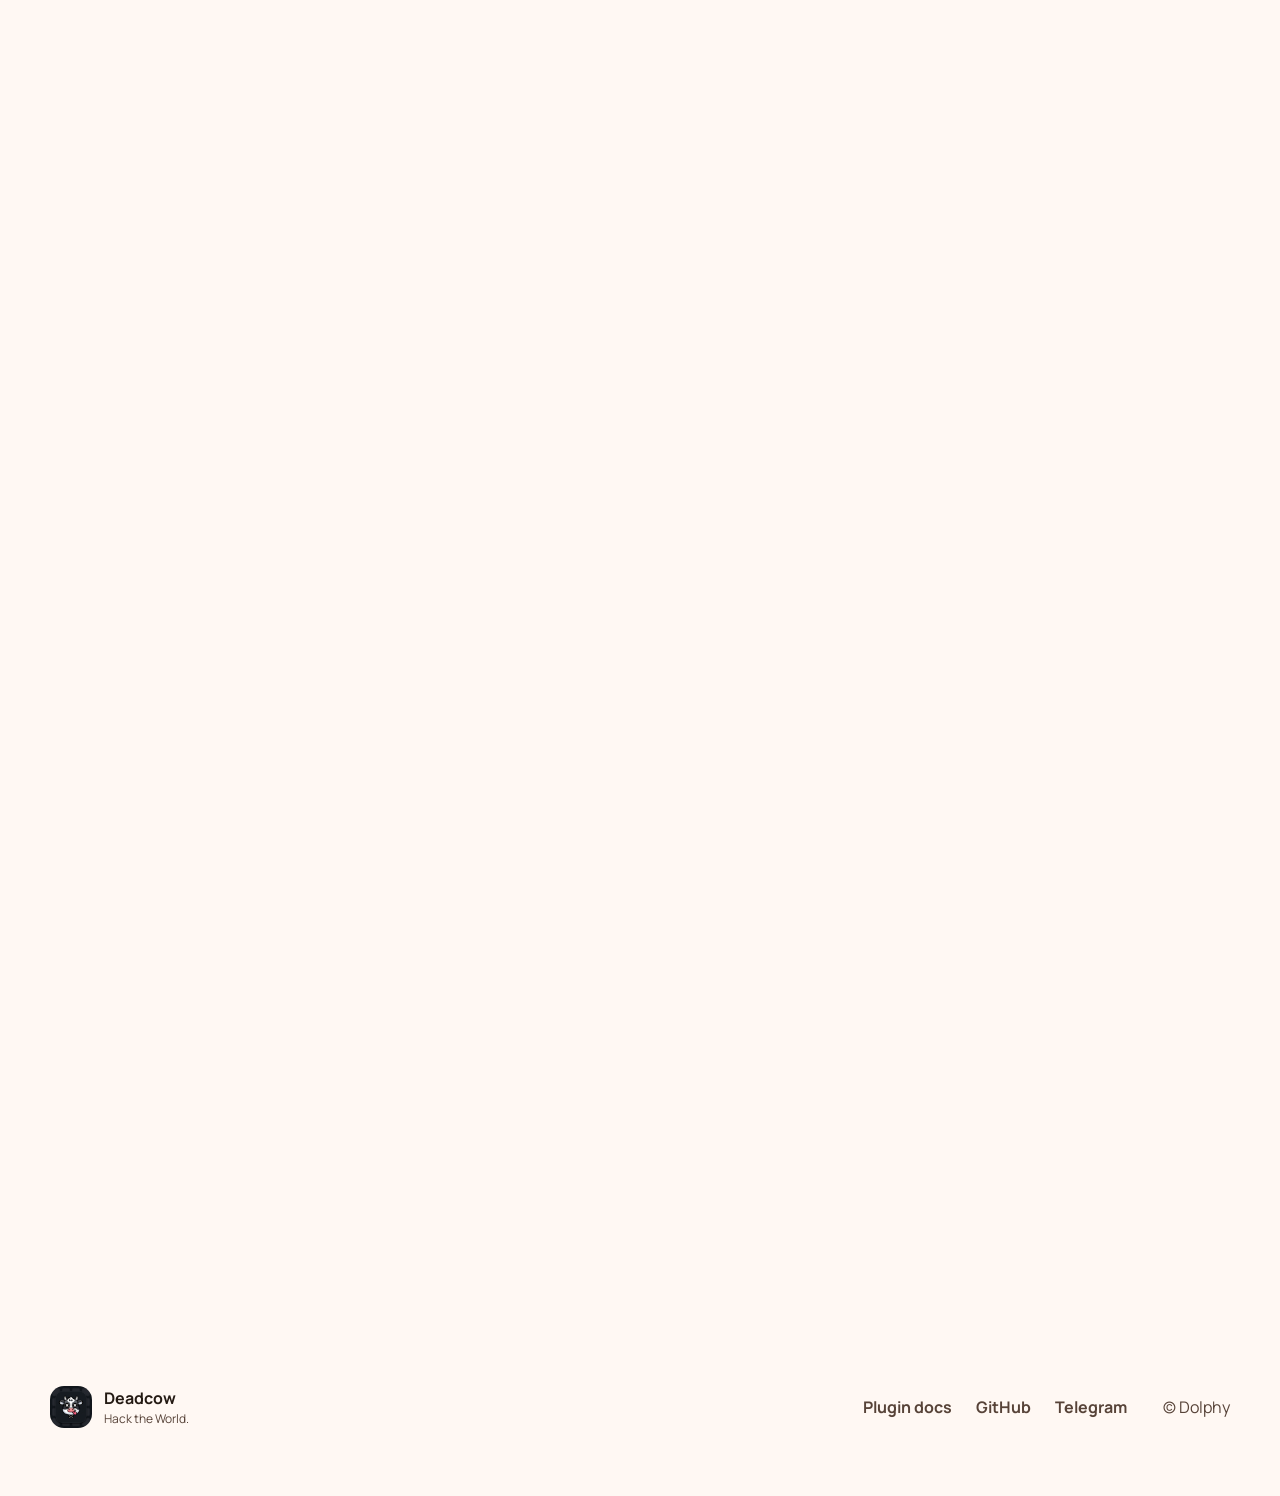
==== commit 4526bb0c: "feat(v1.0): Deadcow V1.0 release (French default, dead cow logo, clean code, CDC & Deadcow docs, Git" ====
--- a/index.html
+++ b/index.html
@@ -4,13 +4,13 @@
   <meta charset="utf-8">
   <meta name="viewport" content="width=device-width, initial-scale=1">
   <meta name="theme-color" content="#ff8a00">
-  <meta name="description" content="Dolphy is an expressive Android toolkit for Bluetooth, infrared, NFC, HID, networks and Python plugins.">
-  <meta property="og:title" content="Dolphy — Wireless toolkit for Android">
-  <meta property="og:description" content="Bluetooth, infrared, NFC, HID, network tools and powerful Python plugins in one Material 3 Expressive app.">
-  <meta property="og:image" content="assets/dolphy-icon.png">
+  <meta name="description" content="Deadcow est la suite Android d'expérimentation sans-fil (IR, BLE, NFC, Wi-Fi) dédiée à la communauté CDC et au collectif pirate Deadcow.">
+  <meta property="og:title" content="Deadcow — Arsenal sans-fil & pentest matériel">
+  <meta property="og:description" content="Bluetooth, infrarouge, NFC, HID, outils réseau et plugins Python dans une interface Material 3.">
+  <meta property="og:image" content="assets/deadcow-icon.png">
   <meta property="og:type" content="website">
-  <title>Dolphy — Wireless toolkit for Android</title>
-  <link rel="icon" type="image/png" href="assets/dolphy-icon.png">
+  <title>Deadcow — Arsenal sans-fil & pentest matériel</title>
+  <link rel="icon" type="image/png" href="assets/deadcow-icon.png">
   <link rel="preconnect" href="https://fonts.googleapis.com">
   <link rel="preconnect" href="https://fonts.gstatic.com" crossorigin>
   <link href="https://fonts.googleapis.com/css2?family=Manrope:wght@400;500;600;700;800&family=Material+Symbols+Rounded:opsz,wght,FILL,GRAD@20..48,400,0..1,0&display=swap" rel="stylesheet">
@@ -22,9 +22,9 @@
   <div class="ambient ambient-one"></div>
   <div class="ambient ambient-two"></div>
   <header class="site-header">
-    <a class="brand" href="index.html" aria-label="Dolphy home">
-      <img src="assets/dolphy-icon.png" alt="" width="44" height="44">
-      <span>Dolphy</span>
+    <a class="brand" href="index.html" aria-label="Deadcow home">
+      <img src="assets/deadcow-icon.png" alt="" width="44" height="44">
+      <span>Deadcow</span>
     </a>
     <nav class="top-nav" aria-label="Main navigation">
       <a class="nav-item active" href="index.html"><span class="material-symbols-rounded">home</span><span data-i18n="navHome">Home</span></a>
@@ -32,7 +32,7 @@
     </nav>
     <button class="language-button" type="button" data-language-toggle aria-label="Switch language">
       <span class="material-symbols-rounded">language</span>
-      <span data-language-label>RU</span>
+      <span data-language-label>FR</span>
     </button>
   </header>
 
@@ -41,15 +41,15 @@
       <div class="hero-copy reveal">
         <div class="eyebrow"><span class="pulse-dot"></span><span data-i18n="heroEyebrow">Open Android wireless toolkit</span></div>
         <h1><span data-i18n="heroTitleA">Hack the</span> <span class="gradient-text" data-i18n="heroTitleB">World.</span></h1>
-        <p class="hero-lead" data-i18n="heroLead">Dolphy brings Bluetooth, infrared, NFC, HID and network tools together in a bold Material 3 Expressive interface.</p>
+        <p class="hero-lead" data-i18n="heroLead">Deadcow rassemble les outils Bluetooth, infrarouge, NFC, HID et réseau dans une interface Material 3 moderne pour la communauté CDC et le collectif Deadcow.</p>
         <div class="hero-actions">
-          <a class="button button-primary" href="https://github.com/unvoiddd/Dolphy-App/releases" target="_blank" rel="noopener">
+          <a class="button button-primary" href="https://github.com/deadcow-ghw/Deadcow-App/releases" target="_blank" rel="noopener">
             <span class="material-symbols-rounded">download</span><span data-i18n="download">Download</span>
           </a>
-          <a class="button button-tonal" href="https://github.com/unvoiddd/Dolphy-App" target="_blank" rel="noopener">
+          <a class="button button-tonal" href="https://github.com/deadcow-ghw/Deadcow-App" target="_blank" rel="noopener">
             <span class="material-symbols-rounded">code</span><span>GitHub</span>
           </a>
-          <a class="button button-text" href="https://t.me/dolphy_app_official" target="_blank" rel="noopener">
+          <a class="button button-text" href="https://github.com/deadcow-ghw/Deadcow-App" target="_blank" rel="noopener">
             <span class="material-symbols-rounded">send</span><span>Telegram</span>
           </a>
         </div>
@@ -58,22 +58,22 @@
           <span><span class="material-symbols-rounded">palette</span><span>Material 3 Expressive</span></span>
         </div>
       </div>
-      <div class="hero-visual reveal delay-one" aria-label="Dolphy application preview">
+      <div class="hero-visual reveal delay-one" aria-label="Deadcow application preview">
         <div class="visual-orbit orbit-one"></div>
         <div class="visual-orbit orbit-two"></div>
         <div class="phone-stage">
           <img class="phone-shot" src="assets/dolphy-screenshot.png" alt="Dolphy modules screen" width="591" height="1280">
         </div>
         <div class="app-badge">
-          <img src="assets/dolphy-icon.png" alt="Dolphy app icon" width="92" height="92">
-          <div><strong>Dolphy</strong><span data-i18n="badgeText">Pocket wireless lab</span></div>
+          <img src="assets/deadcow-icon.png" alt="Deadcow app icon" width="92" height="92">
+          <div><strong>Deadcow</strong><span data-i18n="badgeText">Pocket wireless lab</span></div>
         </div>
         <div class="floating-chip chip-bluetooth"><span class="material-symbols-rounded">bluetooth</span>Bluetooth</div>
         <div class="floating-chip chip-plugins"><span class="material-symbols-rounded">extension</span><span data-i18n="plugins">Plugins</span></div>
       </div>
     </section>
 
-    <section class="marquee-band" aria-label="Dolphy capabilities">
+    <section class="marquee-band" aria-label="Deadcow capabilities">
       <div class="marquee-track">
         <span>Bluetooth</span><i></i><span>BLE</span><i></i><span>Infrared</span><i></i><span>NFC</span><i></i><span>HID</span><i></i><span>Wi-Fi</span><i></i><span>USB</span><i></i><span>Python</span><i></i><span>Root</span><i></i><span>Shizuku</span>
       </div>
@@ -144,15 +144,15 @@
     <section class="section-shell download-section reveal">
       <div class="download-shape shape-a"></div>
       <div class="download-shape shape-b"></div>
-      <img src="assets/dolphy-icon.png" alt="" width="108" height="108">
+      <img src="assets/deadcow-icon.png" alt="" width="108" height="108">
       <div><div class="eyebrow light"><span class="material-symbols-rounded">rocket_launch</span><span data-i18n="downloadEyebrow">Ready to dive in?</span></div><h2 data-i18n="downloadTitle">Get the latest Dolphy release.</h2><p data-i18n="downloadLead">Download the APK from the official GitHub Releases page.</p></div>
-      <a class="button button-light" href="https://github.com/unvoiddd/Dolphy-App/releases" target="_blank" rel="noopener"><span class="material-symbols-rounded">download</span><span data-i18n="openReleases">Open Releases</span></a>
+      <a class="button button-light" href="https://github.com/deadcow-ghw/Deadcow-App/releases" target="_blank" rel="noopener"><span class="material-symbols-rounded">download</span><span data-i18n="openReleases">Open Releases</span></a>
     </section>
   </main>
 
   <footer class="site-footer section-shell">
-    <div class="footer-brand"><img src="assets/dolphy-icon.png" alt="" width="42" height="42"><div><strong>Dolphy</strong><span data-i18n="footerTagline">Hack the World.</span></div></div>
-    <div class="footer-links"><a href="plugins.html" data-i18n="navDocs">Plugin docs</a><a href="https://github.com/unvoiddd/Dolphy-App" target="_blank" rel="noopener">GitHub</a><a href="https://t.me/dolphy_app_official" target="_blank" rel="noopener">Telegram</a></div>
+    <div class="footer-brand"><img src="assets/deadcow-icon.png" alt="" width="42" height="42"><div><strong>Deadcow</strong><span data-i18n="footerTagline">Hack the World.</span></div></div>
+    <div class="footer-links"><a href="plugins.html" data-i18n="navDocs">Plugin docs</a><a href="https://github.com/deadcow-ghw/Deadcow-App" target="_blank" rel="noopener">GitHub</a><a href="https://github.com/deadcow-ghw/Deadcow-App" target="_blank" rel="noopener">Telegram</a></div>
     <p>© <span data-current-year></span> Dolphy</p>
   </footer>
 </body>
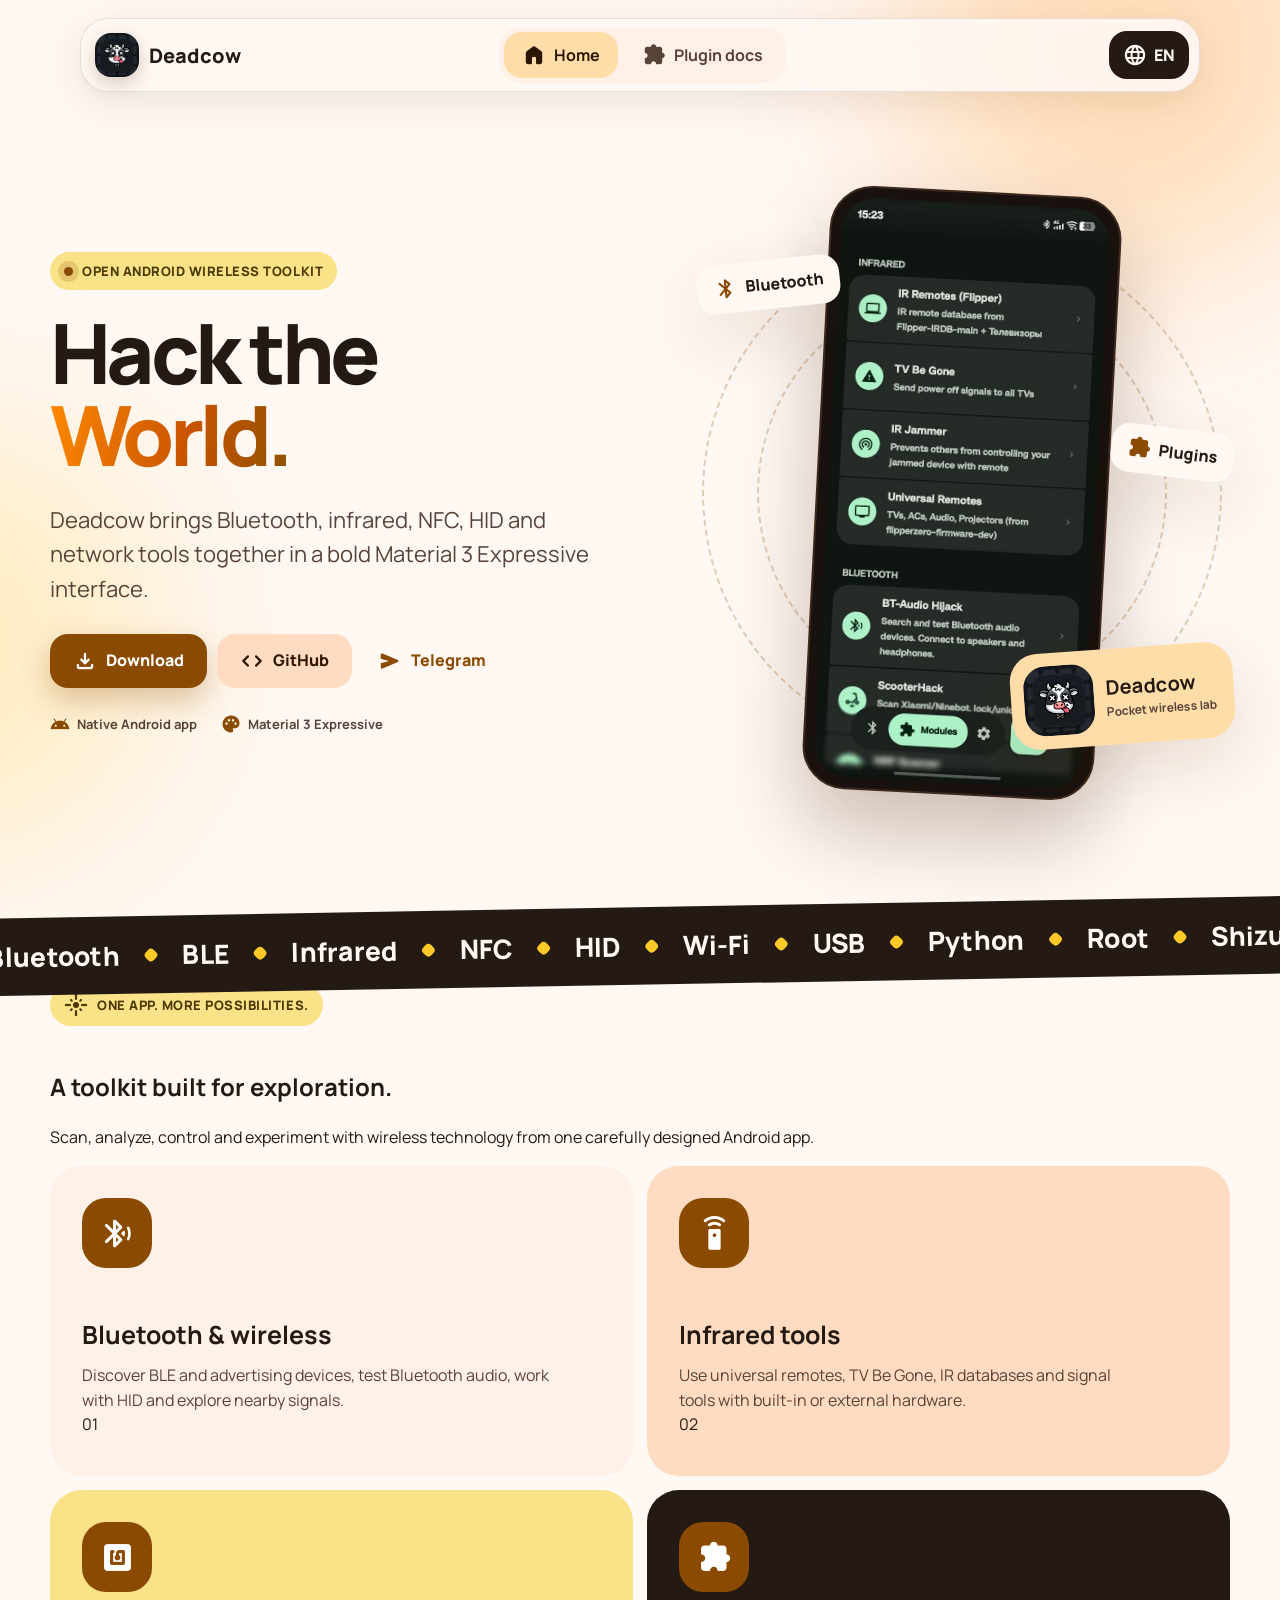
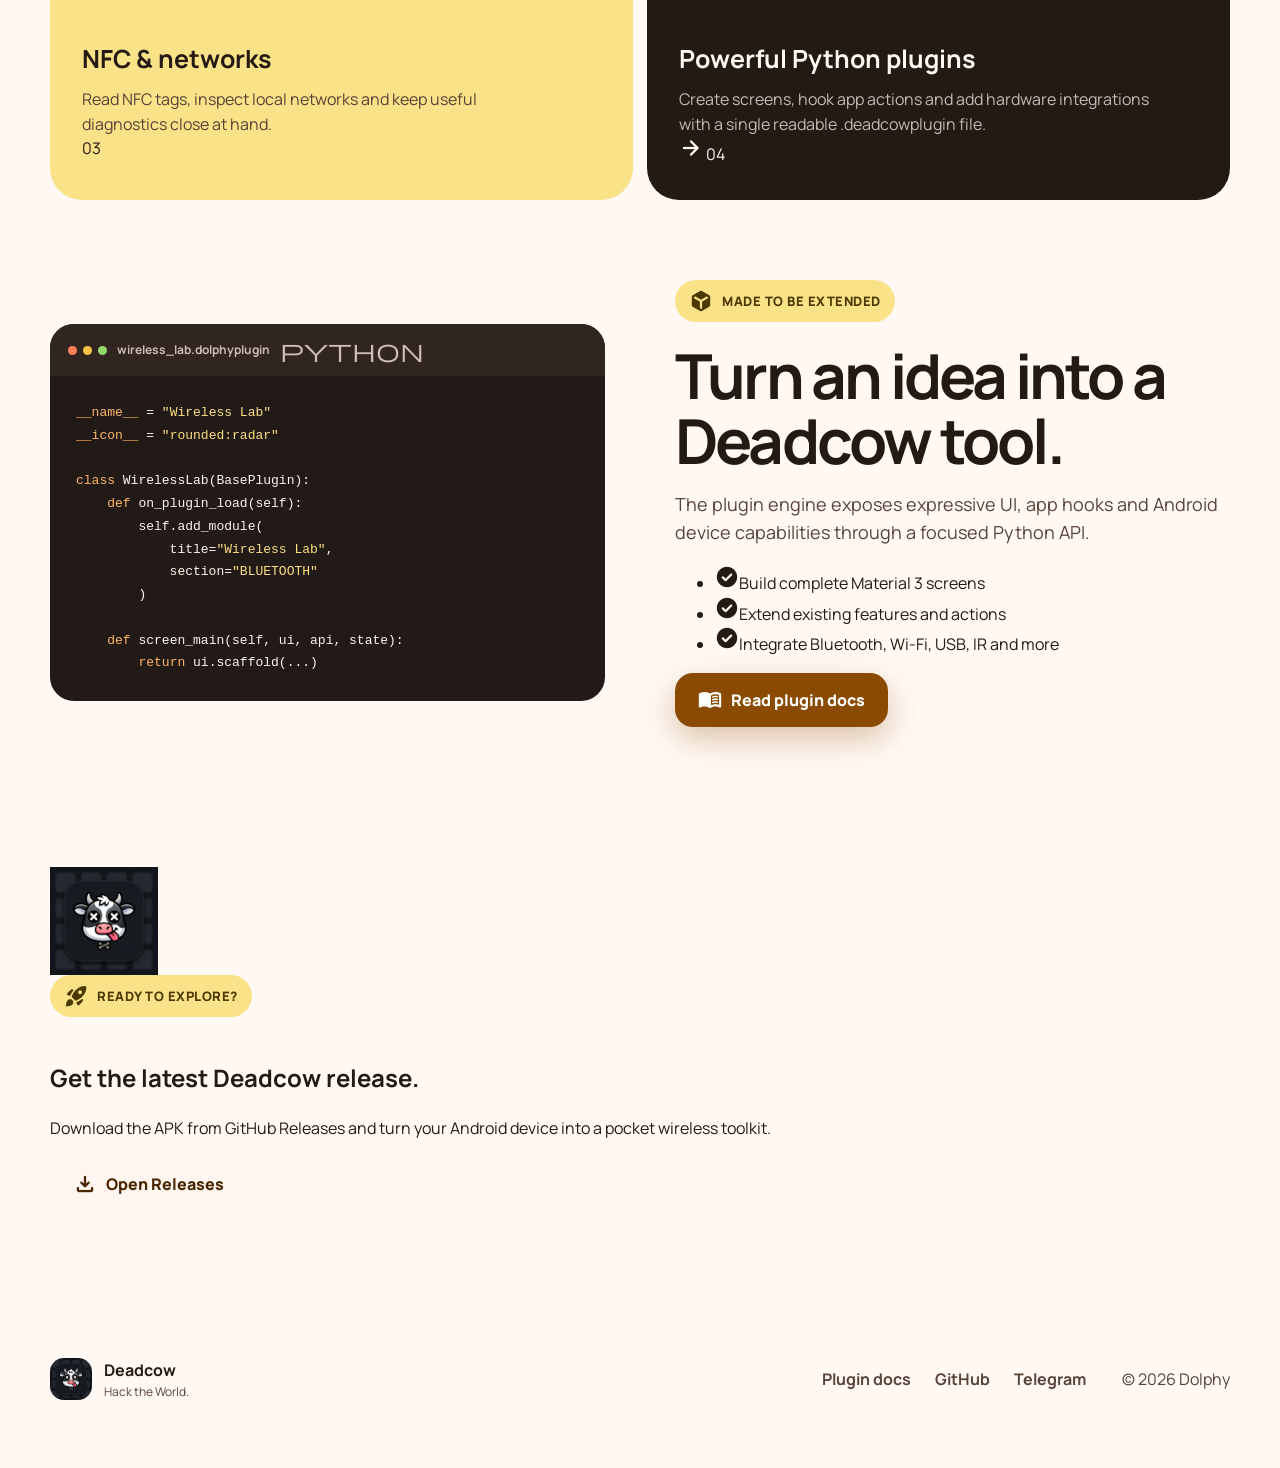
==== commit eb0129c7: "fix(docs): resolve site.js syntax error, ensure visibility in site.css, fix zitk9 links" ====
--- a/index.html
+++ b/index.html
@@ -43,13 +43,13 @@
         <h1><span data-i18n="heroTitleA">Hack the</span> <span class="gradient-text" data-i18n="heroTitleB">World.</span></h1>
         <p class="hero-lead" data-i18n="heroLead">Deadcow rassemble les outils Bluetooth, infrarouge, NFC, HID et réseau dans une interface Material 3 moderne pour la communauté CDC et le collectif Deadcow.</p>
         <div class="hero-actions">
-          <a class="button button-primary" href="https://github.com/deadcow-ghw/Deadcow-App/releases" target="_blank" rel="noopener">
+          <a class="button button-primary" href="https://github.com/zitk9/Deadcow-App/releases" target="_blank" rel="noopener">
             <span class="material-symbols-rounded">download</span><span data-i18n="download">Download</span>
           </a>
-          <a class="button button-tonal" href="https://github.com/deadcow-ghw/Deadcow-App" target="_blank" rel="noopener">
+          <a class="button button-tonal" href="https://github.com/zitk9/Deadcow-App" target="_blank" rel="noopener">
             <span class="material-symbols-rounded">code</span><span>GitHub</span>
           </a>
-          <a class="button button-text" href="https://github.com/deadcow-ghw/Deadcow-App" target="_blank" rel="noopener">
+          <a class="button button-text" href="https://github.com/zitk9/Deadcow-App" target="_blank" rel="noopener">
             <span class="material-symbols-rounded">send</span><span>Telegram</span>
           </a>
         </div>
@@ -146,13 +146,13 @@
       <div class="download-shape shape-b"></div>
       <img src="assets/deadcow-icon.png" alt="" width="108" height="108">
       <div><div class="eyebrow light"><span class="material-symbols-rounded">rocket_launch</span><span data-i18n="downloadEyebrow">Ready to dive in?</span></div><h2 data-i18n="downloadTitle">Get the latest Dolphy release.</h2><p data-i18n="downloadLead">Download the APK from the official GitHub Releases page.</p></div>
-      <a class="button button-light" href="https://github.com/deadcow-ghw/Deadcow-App/releases" target="_blank" rel="noopener"><span class="material-symbols-rounded">download</span><span data-i18n="openReleases">Open Releases</span></a>
+      <a class="button button-light" href="https://github.com/zitk9/Deadcow-App/releases" target="_blank" rel="noopener"><span class="material-symbols-rounded">download</span><span data-i18n="openReleases">Open Releases</span></a>
     </section>
   </main>
 
   <footer class="site-footer section-shell">
     <div class="footer-brand"><img src="assets/deadcow-icon.png" alt="" width="42" height="42"><div><strong>Deadcow</strong><span data-i18n="footerTagline">Hack the World.</span></div></div>
-    <div class="footer-links"><a href="plugins.html" data-i18n="navDocs">Plugin docs</a><a href="https://github.com/deadcow-ghw/Deadcow-App" target="_blank" rel="noopener">GitHub</a><a href="https://github.com/deadcow-ghw/Deadcow-App" target="_blank" rel="noopener">Telegram</a></div>
+    <div class="footer-links"><a href="plugins.html" data-i18n="navDocs">Plugin docs</a><a href="https://github.com/zitk9/Deadcow-App" target="_blank" rel="noopener">GitHub</a><a href="https://github.com/zitk9/Deadcow-App" target="_blank" rel="noopener">Telegram</a></div>
     <p>© <span data-current-year></span> Dolphy</p>
   </footer>
 </body>
--- a/assets/site.css
+++ b/assets/site.css
@@ -320,7 +320,7 @@
 .docs-cta img { border-radius: 23px; }
 .docs-cta p { margin: 3px 0 0; }
 
-.reveal { opacity: 0; transform: translateY(28px); transition: opacity .75s var(--ease), transform .75s var(--ease); }
+.reveal { opacity: 1; transform: none; transition: opacity .75s var(--ease), transform .75s var(--ease); }
 .reveal.visible { opacity: 1; transform: none; }
 .delay-one { transition-delay: .12s; }
 
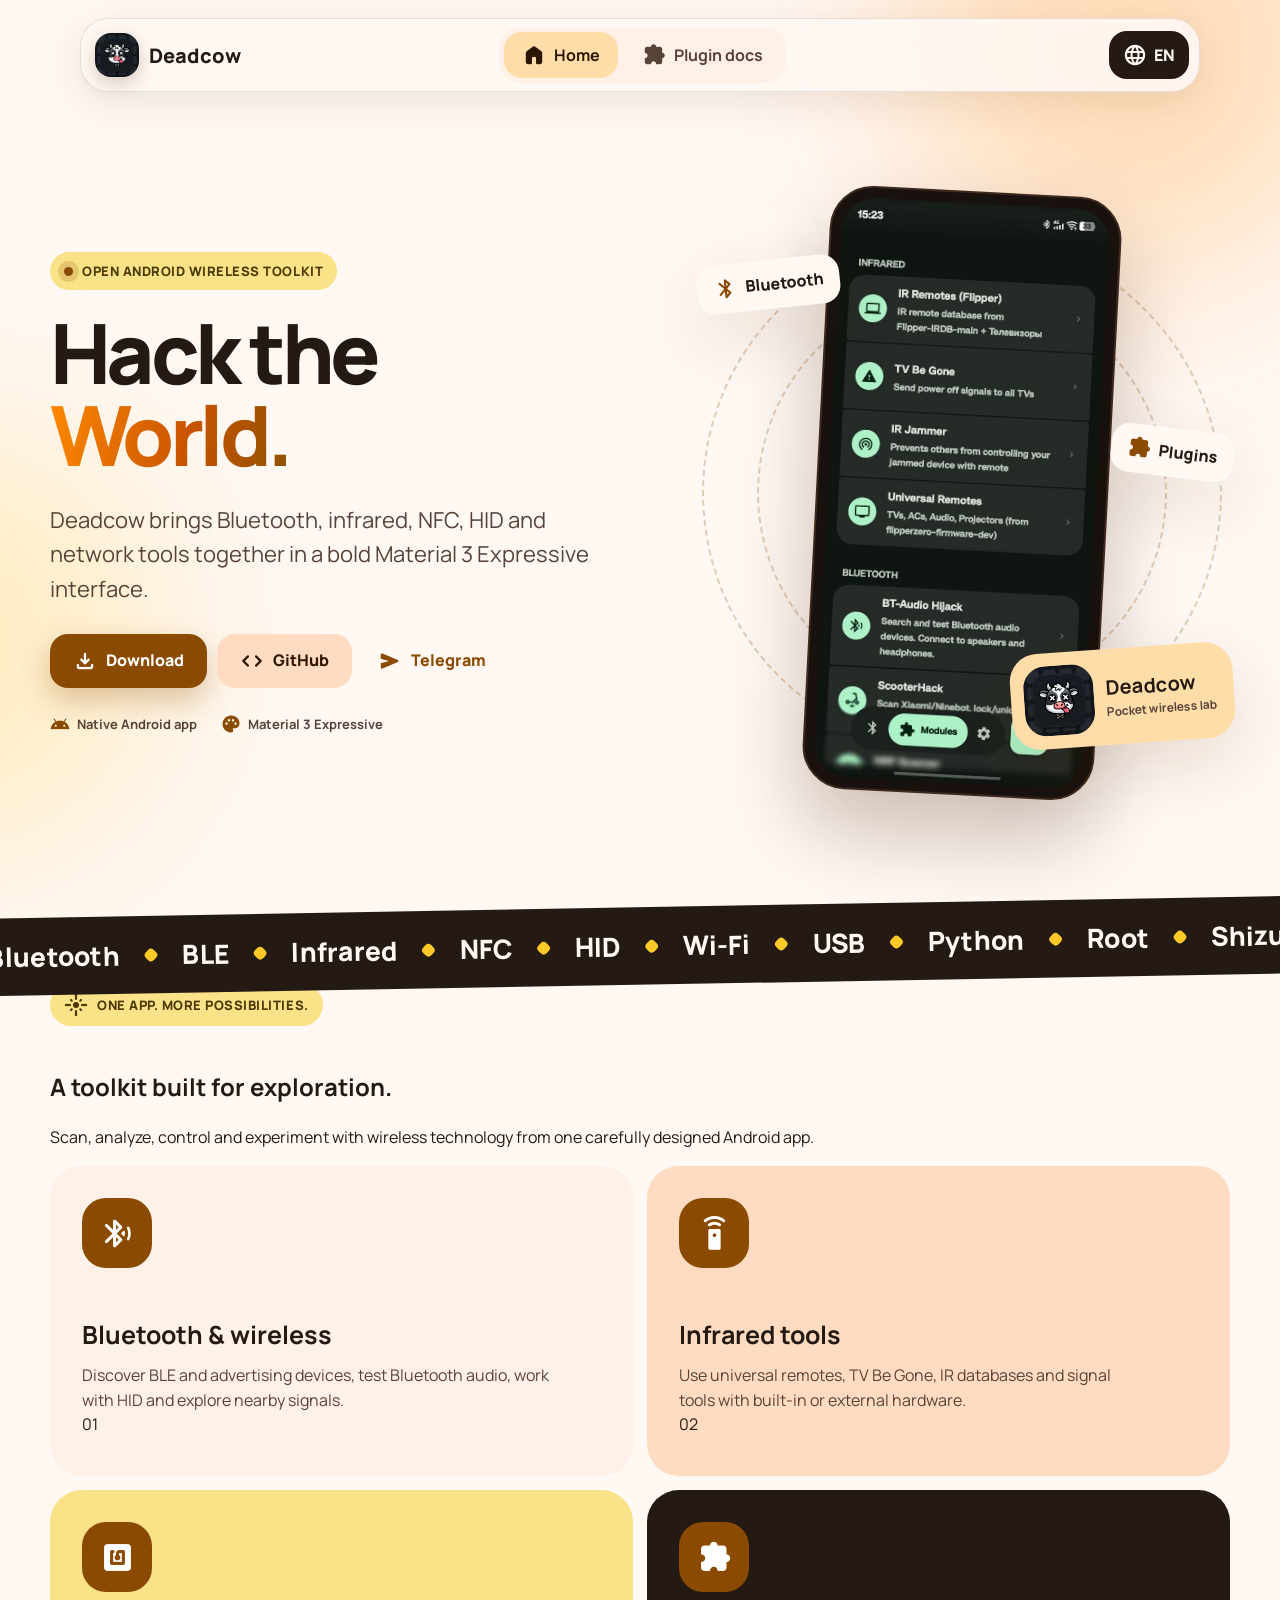
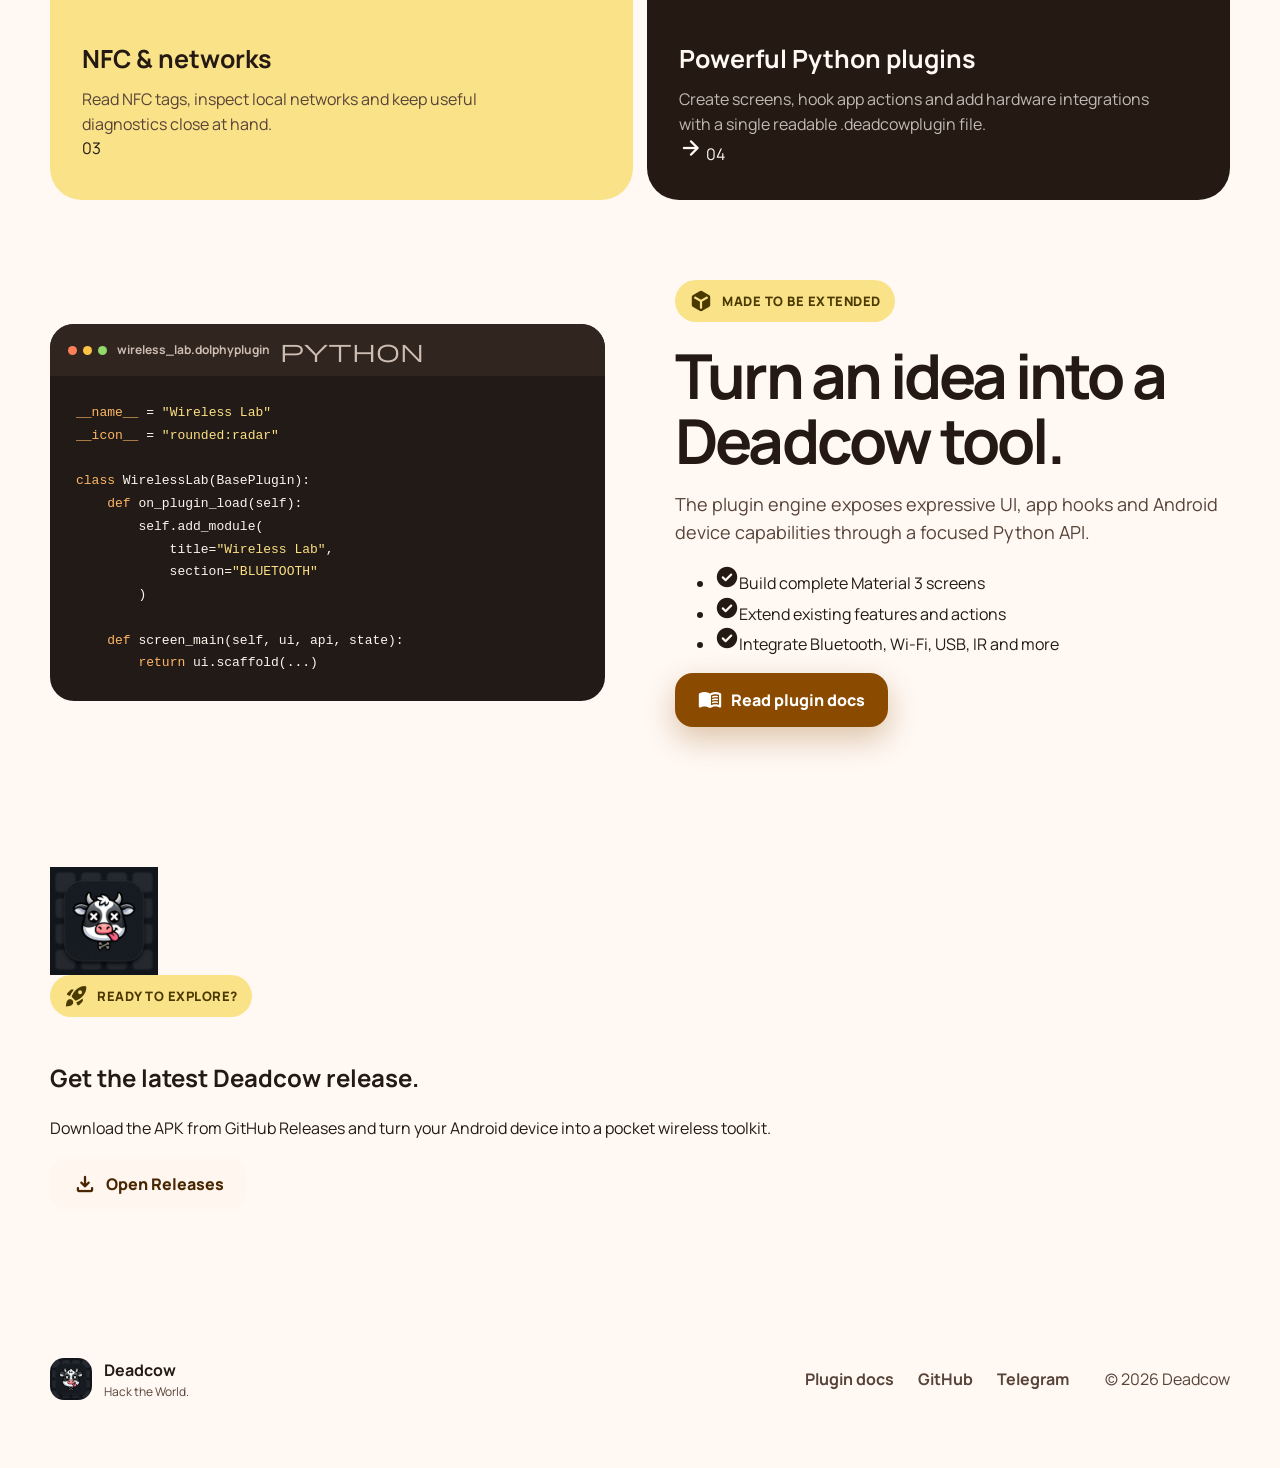
==== commit 047c0822: "fix(docs): polish Deadcow branding in index footer and alt texts" ====
--- a/index.html
+++ b/index.html
@@ -62,7 +62,7 @@
         <div class="visual-orbit orbit-one"></div>
         <div class="visual-orbit orbit-two"></div>
         <div class="phone-stage">
-          <img class="phone-shot" src="assets/dolphy-screenshot.png" alt="Dolphy modules screen" width="591" height="1280">
+          <img class="phone-shot" src="assets/dolphy-screenshot.png" alt="Deadcow modules screen" width="591" height="1280">
         </div>
         <div class="app-badge">
           <img src="assets/deadcow-icon.png" alt="Deadcow app icon" width="92" height="92">
@@ -129,7 +129,7 @@
         <span class="code-key">return</span> ui.scaffold(...)</code></pre>
       </div>
       <div class="plugin-copy reveal delay-one">
-        <div class="eyebrow"><span class="material-symbols-rounded">deployed_code</span><span data-i18n="pluginEyebrow">Make Dolphy yours</span></div>
+        <div class="eyebrow"><span class="material-symbols-rounded">deployed_code</span><span data-i18n="pluginEyebrow">Make Deadcow yours</span></div>
         <h2 data-i18n="pluginTitle">One file can become a complete module.</h2>
         <p data-i18n="pluginLead">Build multi-screen tools with Material 3 components, Bluetooth, Wi-Fi, NFC, USB, Root and Shizuku access. Extend existing screens or provide a new hardware backend.</p>
         <ul class="check-list">
@@ -145,7 +145,7 @@
       <div class="download-shape shape-a"></div>
       <div class="download-shape shape-b"></div>
       <img src="assets/deadcow-icon.png" alt="" width="108" height="108">
-      <div><div class="eyebrow light"><span class="material-symbols-rounded">rocket_launch</span><span data-i18n="downloadEyebrow">Ready to dive in?</span></div><h2 data-i18n="downloadTitle">Get the latest Dolphy release.</h2><p data-i18n="downloadLead">Download the APK from the official GitHub Releases page.</p></div>
+      <div><div class="eyebrow light"><span class="material-symbols-rounded">rocket_launch</span><span data-i18n="downloadEyebrow">Ready to dive in?</span></div><h2 data-i18n="downloadTitle">Get the latest Deadcow release.</h2><p data-i18n="downloadLead">Download the APK from the official GitHub Releases page.</p></div>
       <a class="button button-light" href="https://github.com/zitk9/Deadcow-App/releases" target="_blank" rel="noopener"><span class="material-symbols-rounded">download</span><span data-i18n="openReleases">Open Releases</span></a>
     </section>
   </main>
@@ -153,7 +153,7 @@
   <footer class="site-footer section-shell">
     <div class="footer-brand"><img src="assets/deadcow-icon.png" alt="" width="42" height="42"><div><strong>Deadcow</strong><span data-i18n="footerTagline">Hack the World.</span></div></div>
     <div class="footer-links"><a href="plugins.html" data-i18n="navDocs">Plugin docs</a><a href="https://github.com/zitk9/Deadcow-App" target="_blank" rel="noopener">GitHub</a><a href="https://github.com/zitk9/Deadcow-App" target="_blank" rel="noopener">Telegram</a></div>
-    <p>© <span data-current-year></span> Dolphy</p>
+    <p>© <span data-current-year></span> Deadcow</p>
   </footer>
 </body>
 </html>
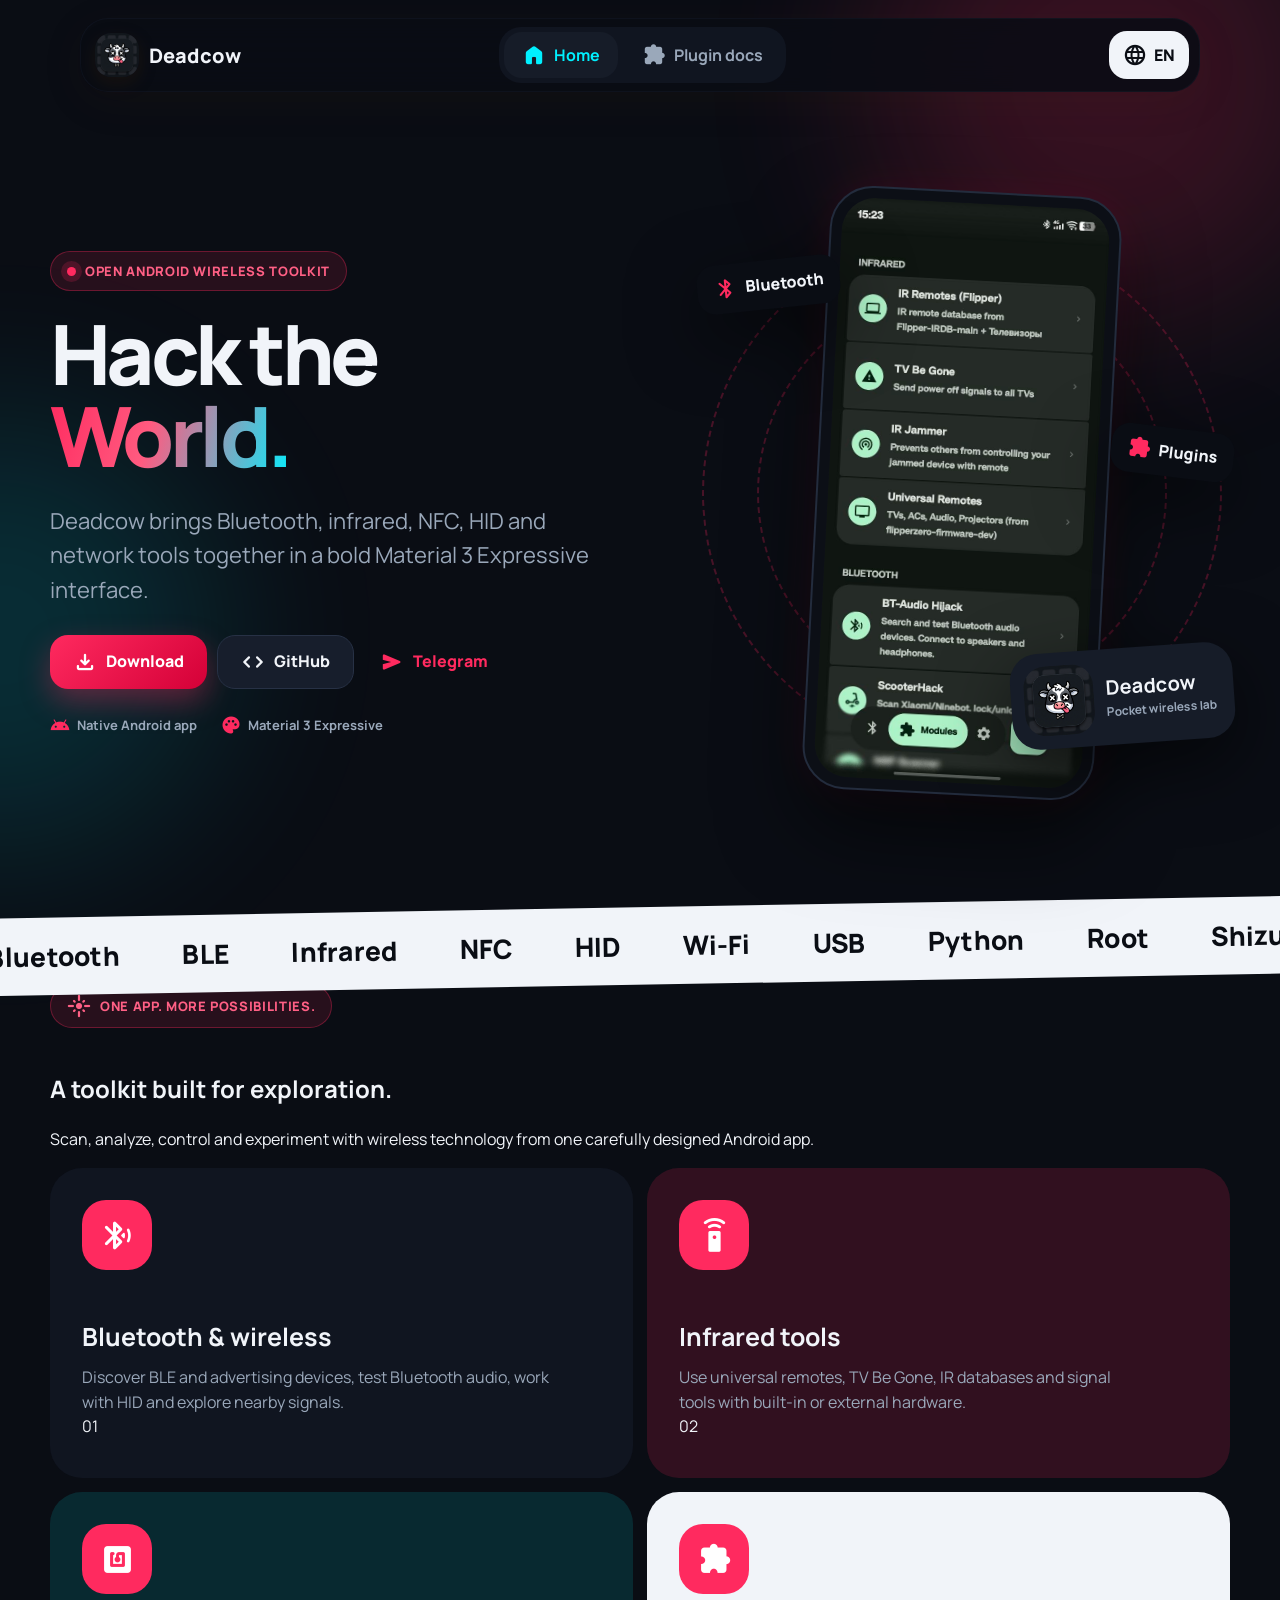
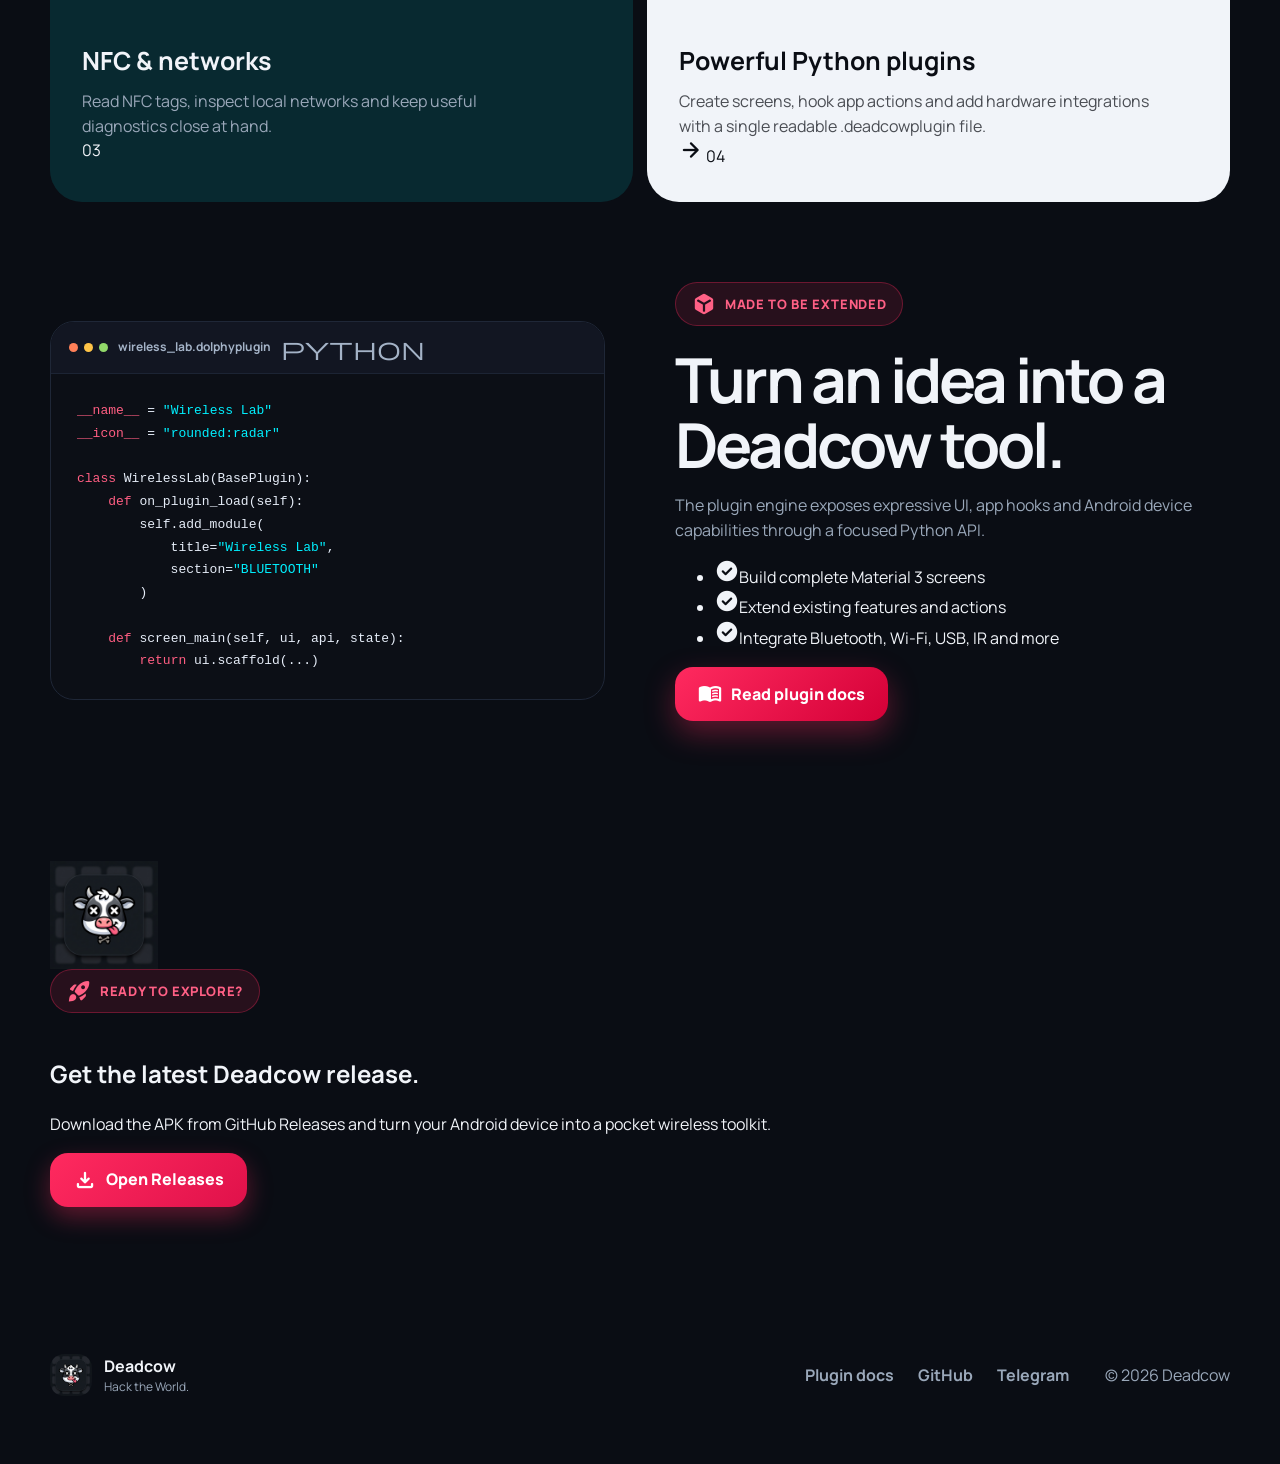
==== commit acba8c80: "style: personalize colors to Deadcow cyber crimson palette, differentiate UI from upstream" ====
--- a/index.html
+++ b/index.html
@@ -3,7 +3,7 @@
 <head>
   <meta charset="utf-8">
   <meta name="viewport" content="width=device-width, initial-scale=1">
-  <meta name="theme-color" content="#ff8a00">
+  <meta name="theme-color" content="#ff2a5f">
   <meta name="description" content="Deadcow est la suite Android d'expérimentation sans-fil (IR, BLE, NFC, Wi-Fi) dédiée à la communauté CDC et au collectif pirate Deadcow.">
   <meta property="og:title" content="Deadcow — Arsenal sans-fil & pentest matériel">
   <meta property="og:description" content="Bluetooth, infrarouge, NFC, HID, outils réseau et plugins Python dans une interface Material 3.">
--- a/assets/site.css
+++ b/assets/site.css
@@ -1,22 +1,22 @@
 :root {
-  color-scheme: light;
-  --primary: #8a4b00;
+  color-scheme: dark;
+  --primary: #ff2a5f;
   --on-primary: #ffffff;
-  --primary-container: #ffdcc1;
-  --on-primary-container: #2d1600;
-  --secondary-container: #ffdda9;
-  --on-secondary-container: #2b1700;
-  --tertiary-container: #f9e287;
-  --surface: #fff8f3;
-  --surface-low: #fff1e8;
-  --surface-high: #f4e5db;
-  --surface-highest: #edddd3;
-  --on-surface: #241a13;
-  --on-surface-variant: #574338;
-  --outline: #8b7162;
-  --orange: #ff8a00;
-  --yellow: #ffc928;
-  --shadow: 0 24px 70px rgba(94, 49, 0, .14);
+  --primary-container: rgba(255, 42, 95, 0.16);
+  --on-primary-container: #ff8da5;
+  --secondary-container: #161c28;
+  --on-secondary-container: #00f0ff;
+  --tertiary-container: rgba(0, 240, 255, 0.12);
+  --surface: #0a0d14;
+  --surface-low: #101520;
+  --surface-high: #171e2c;
+  --surface-highest: #1f2738;
+  --on-surface: #f1f4f9;
+  --on-surface-variant: #9aa8ba;
+  --outline: #273145;
+  --accent-red: #ff2a5f;
+  --accent-cyan: #00f0ff;
+  --shadow: 0 24px 70px rgba(0, 0, 0, .55);
   --round-xl: 44px;
   --round-lg: 32px;
   --round-md: 24px;
@@ -41,8 +41,8 @@
 .skip-link { position: fixed; z-index: 100; top: -80px; left: 20px; padding: 12px 20px; border-radius: 20px; background: var(--on-surface); color: var(--surface); transition: top .2s; }
 .skip-link:focus { top: 20px; }
 .ambient { position: fixed; z-index: -2; border-radius: 999px; filter: blur(90px); opacity: .23; pointer-events: none; }
-.ambient-one { width: 460px; height: 460px; top: -180px; right: -80px; background: var(--orange); }
-.ambient-two { width: 420px; height: 420px; bottom: 5%; left: -260px; background: var(--yellow); }
+.ambient-one { width: 480px; height: 480px; top: -160px; right: -70px; background: #ff2a5f; opacity: .18; }
+.ambient-two { width: 440px; height: 440px; bottom: 5%; left: -220px; background: #00f0ff; opacity: .14; }
 .section-shell { width: min(1180px, calc(100% - 48px)); margin-inline: auto; }
 
 .site-header {
@@ -73,26 +73,26 @@
 :focus-visible { outline: 3px solid var(--orange); outline-offset: 3px; }
 
 .hero { display: grid; grid-template-columns: 1.03fr .97fr; align-items: center; gap: clamp(36px, 6vw, 90px); min-height: calc(100vh - 110px); padding-block: 76px 90px; }
-.eyebrow { display: inline-flex; align-items: center; gap: 9px; margin-bottom: 22px; padding: 9px 14px; border-radius: 999px; background: var(--tertiary-container); color: #4a3900; font-size: 13px; font-weight: 800; letter-spacing: .04em; text-transform: uppercase; }
+.eyebrow { display: inline-flex; align-items: center; gap: 9px; margin-bottom: 22px; padding: 9px 16px; border-radius: 999px; background: rgba(255, 42, 95, 0.12); border: 1px solid rgba(255, 42, 95, 0.32); color: #ff6085; font-size: 13px; font-weight: 800; letter-spacing: .05em; text-transform: uppercase; }
 .pulse-dot { width: 9px; height: 9px; border-radius: 50%; background: var(--primary); box-shadow: 0 0 0 6px color-mix(in srgb, var(--primary) 18%, transparent); animation: pulse 2s infinite; }
 @keyframes pulse { 50% { box-shadow: 0 0 0 10px transparent; } }
 h1 { max-width: 780px; margin: 0; font-size: clamp(50px, 6.5vw, 88px); line-height: .98; letter-spacing: -.055em; font-weight: 800; }
-.gradient-text { color: transparent; background: linear-gradient(100deg, var(--orange), #c85300 58%, #8d5200); background-clip: text; -webkit-background-clip: text; }
+.gradient-text { color: transparent; background: linear-gradient(105deg, #ff2a5f 0%, #ff5b80 42%, #00f0ff 100%); background-clip: text; -webkit-background-clip: text; }
 .hero-lead { max-width: 640px; margin: 28px 0; color: var(--on-surface-variant); font-size: clamp(18px, 2vw, 22px); }
 .hero-actions { display: flex; flex-wrap: wrap; align-items: center; gap: 10px; margin-top: 28px; }
 .button { display: inline-flex; align-items: center; justify-content: center; gap: 9px; min-height: 54px; padding: 0 23px; border-radius: 18px; font-weight: 800; transition: transform .25s var(--ease), border-radius .25s var(--ease), box-shadow .25s; }
 .button:hover { transform: translateY(-3px); border-radius: 27px; }
-.button-primary { background: var(--primary); color: var(--on-primary); box-shadow: 0 12px 30px color-mix(in srgb, var(--primary) 30%, transparent); }
-.button-tonal { background: var(--primary-container); color: var(--on-primary-container); }
+.button-primary { background: linear-gradient(135deg, #ff2a5f, #d40037); color: #ffffff; box-shadow: 0 12px 30px rgba(255, 42, 95, 0.35); }
+.button-tonal { background: var(--surface-high); color: var(--on-surface); border: 1px solid var(--outline); }
 .button-text { padding-inline: 16px; color: var(--primary); }
-.button-light { background: #fff7ef; color: #492600; }
+.button-light { background: linear-gradient(135deg, #ff2a5f, #e0114a); color: #ffffff; box-shadow: 0 10px 25px rgba(255, 42, 95, 0.35); }
 .hero-meta { display: flex; flex-wrap: wrap; gap: 10px 24px; margin-top: 26px; color: var(--on-surface-variant); font-size: 13px; font-weight: 700; }
 .hero-meta > span { display: flex; align-items: center; gap: 7px; }
 .hero-meta .material-symbols-rounded { color: var(--primary); font-size: 20px; }
 
 .hero-visual { position: relative; display: grid; place-items: center; min-height: 650px; }
-.phone-stage { position: relative; z-index: 3; width: min(292px, 66vw); padding: 10px; border: 2px solid #3d291e; border-radius: 43px; background: #18110d; box-shadow: 0 40px 80px rgba(58, 28, 0, .26); transform: rotate(3deg); transition: transform .5s var(--ease); }
-.hero-visual:hover .phone-stage { transform: rotate(0) translateY(-8px); }
+.phone-stage { position: relative; z-index: 3; width: min(292px, 66vw); padding: 10px; border: 2px solid #232c3d; border-radius: 43px; background: #0c0f16; box-shadow: 0 40px 80px rgba(0, 0, 0, .55), 0 0 40px rgba(255, 42, 95, 0.1); transform: rotate(3deg); transition: transform .5s var(--ease); }
+.hero-visual:hover .phone-stage { position: relative; z-index: 3; width: min(292px, 66vw); padding: 10px; border: 2px solid #232c3d; border-radius: 43px; background: #0c0f16; box-shadow: 0 40px 80px rgba(0, 0, 0, .55), 0 0 40px rgba(255, 42, 95, 0.1); transform: rotate(3deg); transition: transform .5s var(--ease); }
 .phone-shot { width: 100%; height: auto; aspect-ratio: 591 / 1280; border-radius: 34px; object-fit: contain; }
 .visual-orbit { position: absolute; border: 2px dashed color-mix(in srgb, var(--primary) 25%, transparent); border-radius: 50%; animation: orbit 24s linear infinite; }
 .orbit-one { width: 520px; height: 520px; }
@@ -115,7 +115,7 @@
 
 .section-intro { max-width: 760px; margin-bottom: 42px; }
 .section-intro h2, .plugin-copy h2, .download-banner h2 { margin: 0; font-size: clamp(36px, 5vw, 62px); line-height: 1.04; letter-spacing: -.045em; }
-.section-intro p, .plugin-copy > p, .download-banner p { color: var(--on-surface-variant); font-size: 18px; }
+.section-intro p, .plugin-copy > p, .download-banner p { max-width: 680px; color: var(--on-surface-variant); }
 .features { padding-block: 130px; }
 .feature-grid { display: grid; grid-template-columns: repeat(2, 1fr); gap: 14px; }
 .feature-card { min-height: 310px; padding: 32px; border-radius: var(--round-lg); background: var(--surface-low); transition: transform .35s var(--ease), border-radius .35s var(--ease); }
@@ -133,19 +133,19 @@
 .plugin-points { display: grid; gap: 14px; margin: 28px 0; }
 .plugin-points div { display: flex; align-items: center; gap: 12px; font-weight: 700; }
 .plugin-points span { display: grid; place-items: center; flex: 0 0 38px; height: 38px; border-radius: 14px; background: var(--secondary-container); color: var(--on-secondary-container); }
-.code-window { overflow: hidden; border-radius: 36px; background: #211a16; color: #fff5ee; box-shadow: 0 32px 70px rgba(45, 23, 4, .25); transform: rotate(2deg); transition: transform .4s var(--ease); }
+.code-window { overflow: hidden; border-radius: 36px; background: #0c0f16; border: 1px solid #1f2737; color: #e6edf8; box-shadow: 0 32px 70px rgba(0, 0, 0, .45); transform: rotate(2deg); transition: transform .4s var(--ease); }
 .code-window:hover { transform: rotate(0); }
-.code-bar { display: flex; align-items: center; gap: 8px; padding: 18px 22px; background: #30251f; }
+.code-bar { display: flex; align-items: center; gap: 8px; padding: 18px 22px; background: #121622; border-bottom: 1px solid #1c2434; }
 .code-bar i { width: 10px; height: 10px; border-radius: 50%; background: #ff8058; }
 .code-bar i:nth-child(2) { background: #ffc447; }
 .code-bar i:nth-child(3) { background: #92d96a; }
 .code-bar span { margin-left: 8px; color: #cdbdb2; font-size: 13px; font-weight: 700; }
 .code-window pre { overflow: auto; margin: 0; padding: 28px; font: 14px/1.75 ui-monospace, SFMono-Regular, Consolas, monospace; }
-.code-key { color: #ffb665; }
-.code-string { color: #fde083; }
+.code-key { color: #ff5e82; }
+.code-string { color: #00f0ff; }
 .download-section { padding-bottom: 100px; }
-.download-banner { position: relative; overflow: hidden; display: grid; grid-template-columns: 1fr auto; align-items: center; gap: 30px; padding: 58px; border-radius: var(--round-xl); background: linear-gradient(125deg, #ff8a00, #ffc928); color: #2b1700; }
-.download-banner p { max-width: 680px; color: #573000; }
+.download-banner { position: relative; overflow: hidden; display: grid; grid-template-columns: 1fr auto; align-items: center; gap: 30px; padding: 58px; border-radius: var(--round-xl); background: linear-gradient(135deg, #141824 0%, #1c1322 55%, #121a25 100%); border: 1px solid rgba(255, 42, 95, 0.35); box-shadow: 0 30px 80px rgba(0, 0, 0, 0.5), 0 0 50px rgba(255, 42, 95, 0.12); color: #f1f4f9; }
+.download-banner p { max-width: 680px; color: var(--on-surface-variant); }
 .download-mark { position: absolute; right: 28%; bottom: -70px; color: rgba(255,255,255,.22); font-size: 220px; transform: rotate(-12deg); }
 .site-footer { display: grid; grid-template-columns: 1fr auto auto; align-items: center; gap: 36px; padding-block: 40px 60px; color: var(--on-surface-variant); }
 .footer-brand { display: flex; align-items: center; gap: 12px; }
@@ -193,8 +193,8 @@
 .callout > span { font-size: 30px; }
 .callout p { margin: 4px 0 0; }
 .callout.safe { background: #d8edc8; color: #15270c; }
-.code-card { min-width: 0; overflow: hidden; margin-top: 18px; border-radius: 24px; background: #211a16; color: #fff5ee; }
-.code-top { display: flex; align-items: center; gap: 10px; min-height: 52px; padding: 8px 10px 8px 18px; background: #30251f; color: #cdbdb2; font-size: 12px; font-weight: 700; }
+.code-card { min-width: 0; overflow: hidden; margin-top: 18px; border-radius: 24px; background: #0c0f16; border: 1px solid #1f2737; color: #e6edf8; }
+.code-top { display: flex; align-items: center; gap: 10px; min-height: 52px; padding: 8px 10px 8px 18px; background: #121622; border-bottom: 1px solid #1c2434; color: #a4b3c7; font-size: 12px; font-weight: 700; }
 .code-dots { display: flex; gap: 6px; }
 .code-dots i { width: 9px; height: 9px; border-radius: 50%; background: #ff8058; }
 .code-dots i:nth-child(2) { background: #ffc447; }
@@ -316,41 +316,20 @@
 .step-list li { display: grid; grid-template-columns: 50px 1fr; gap: 15px; padding: 18px; border-radius: 22px; background: var(--surface); }
 .step-list li > span { display: grid; place-items: center; width: 50px; height: 50px; border-radius: 18px; background: var(--primary); color: var(--on-primary); font-size: 20px; font-weight: 800; }
 .step-list p { margin: 4px 0 0; color: var(--on-surface-variant); }
-.docs-cta { display: grid; grid-template-columns: 78px 1fr auto; align-items: center; gap: 18px; margin-top: 18px; padding: 20px; border-radius: 26px; background: linear-gradient(120deg, #ff8a00, #ffc928); color: #2b1700; }
+.docs-cta { display: grid; grid-template-columns: 78px 1fr auto; align-items: center; gap: 18px; margin-top: 18px; padding: 22px; border-radius: 26px; background: linear-gradient(135deg, #141824 0%, #1c1322 55%, #121a25 100%); border: 1px solid rgba(255, 42, 95, 0.35); color: #f1f4f9; box-shadow: 0 20px 50px rgba(0, 0, 0, 0.4); }
 .docs-cta img { border-radius: 23px; }
-.docs-cta p { margin: 3px 0 0; }
+.docs-cta p { margin: 3px 0 0; color: var(--on-surface-variant); }
 
 .reveal { opacity: 1; transform: none; transition: opacity .75s var(--ease), transform .75s var(--ease); }
 .reveal.visible { opacity: 1; transform: none; }
 .delay-one { transition-delay: .12s; }
 
 @media (prefers-color-scheme: dark) {
-  :root {
-    color-scheme: dark;
-    --primary: #ffb872;
-    --on-primary: #4a2800;
-    --primary-container: #693b00;
-    --on-primary-container: #ffdcc1;
-    --secondary-container: #563e1b;
-    --on-secondary-container: #ffdda9;
-    --tertiary-container: #554a00;
-    --surface: #1b120d;
-    --surface-low: #261b15;
-    --surface-high: #32251e;
-    --surface-highest: #3e3028;
-    --on-surface: #f4e1d5;
-    --on-surface-variant: #d9c2b5;
-    --outline: #a68a7a;
-    --shadow: 0 24px 70px rgba(0, 0, 0, .32);
-  }
-  .eyebrow { color: #fff0a0; }
-  .gradient-text { background-image: linear-gradient(100deg, #ffb872, #ff8a00 58%, #ffd85c); }
-  .download-banner, .docs-cta { color: #2b1700; }
-  .download-banner p { color: #573000; }
-  .code-window, .code-block, .code-card { background: #100c0a; }
-  .phone-stage { border-color: #7b6254; }
-  .callout.safe { background: #29451e; color: #d8edc8; }
-  .callout.current { background: #143a50; color: #cde9ff; }
+  .gradient-text { background-image: linear-gradient(105deg, #ff2a5f 0%, #ff5b80 42%, #00f0ff 100%); }
+  .code-window, .code-block, .code-card { background: #080a0f; }
+  .phone-stage { border-color: #273145; }
+  .callout.safe { background: rgba(0, 230, 153, 0.12); color: #72f0b7; }
+  .callout.current { background: rgba(0, 240, 255, 0.12); color: #80f2ff; }
 }
 
 @media (max-width: 900px) {
@@ -386,7 +365,7 @@
   h1 { font-size: clamp(46px, 15vw, 68px); }
   .hero { gap: 15px; min-height: auto; padding-block: 70px 90px; }
   .hero-visual { min-height: 570px; }
-  .phone-stage { width: 238px; }
+  .phone-stage { position: relative; z-index: 3; width: min(292px, 66vw); padding: 10px; border: 2px solid #232c3d; border-radius: 43px; background: #0c0f16; box-shadow: 0 40px 80px rgba(0, 0, 0, .55), 0 0 40px rgba(255, 42, 95, 0.1); transform: rotate(3deg); transition: transform .5s var(--ease); }
   .orbit-one { width: 390px; height: 390px; }
   .orbit-two { width: 330px; height: 330px; }
   .app-badge { right: -2px; bottom: 45px; padding: 10px 13px 10px 10px; }
@@ -397,7 +376,7 @@
   .feature-card { min-height: 270px; }
   .features { padding-block: 100px; }
   .plugin-showcase { gap: 42px; padding-bottom: 100px; }
-  .download-banner { grid-template-columns: 1fr; padding: 36px 28px; }
+  .download-banner { position: relative; overflow: hidden; display: grid; grid-template-columns: 1fr auto; align-items: center; gap: 30px; padding: 58px; border-radius: var(--round-xl); background: linear-gradient(135deg, #141824 0%, #1c1322 55%, #121a25 100%); border: 1px solid rgba(255, 42, 95, 0.35); box-shadow: 0 30px 80px rgba(0, 0, 0, 0.5), 0 0 50px rgba(255, 42, 95, 0.12); color: #f1f4f9; }
   .download-mark { right: -25px; }
   .site-footer { grid-template-columns: 1fr; gap: 24px; }
   .footer-links { flex-wrap: wrap; }
@@ -428,7 +407,7 @@
   .flow-diagram { align-items: stretch; }
   .flow-diagram > div { min-width: 0; padding: 12px 6px; font-size: 11px; }
   .flow-diagram > span { align-self: center; font-size: 18px; }
-  .docs-cta { grid-template-columns: 60px 1fr; }
+  .docs-cta { display: grid; grid-template-columns: 78px 1fr auto; align-items: center; gap: 18px; margin-top: 18px; padding: 22px; border-radius: 26px; background: linear-gradient(135deg, #141824 0%, #1c1322 55%, #121a25 100%); border: 1px solid rgba(255, 42, 95, 0.35); color: #f1f4f9; box-shadow: 0 20px 50px rgba(0, 0, 0, 0.4); }
   .docs-cta img { width: 60px; height: 60px; }
   .docs-cta .button { grid-column: 1 / -1; }
 }
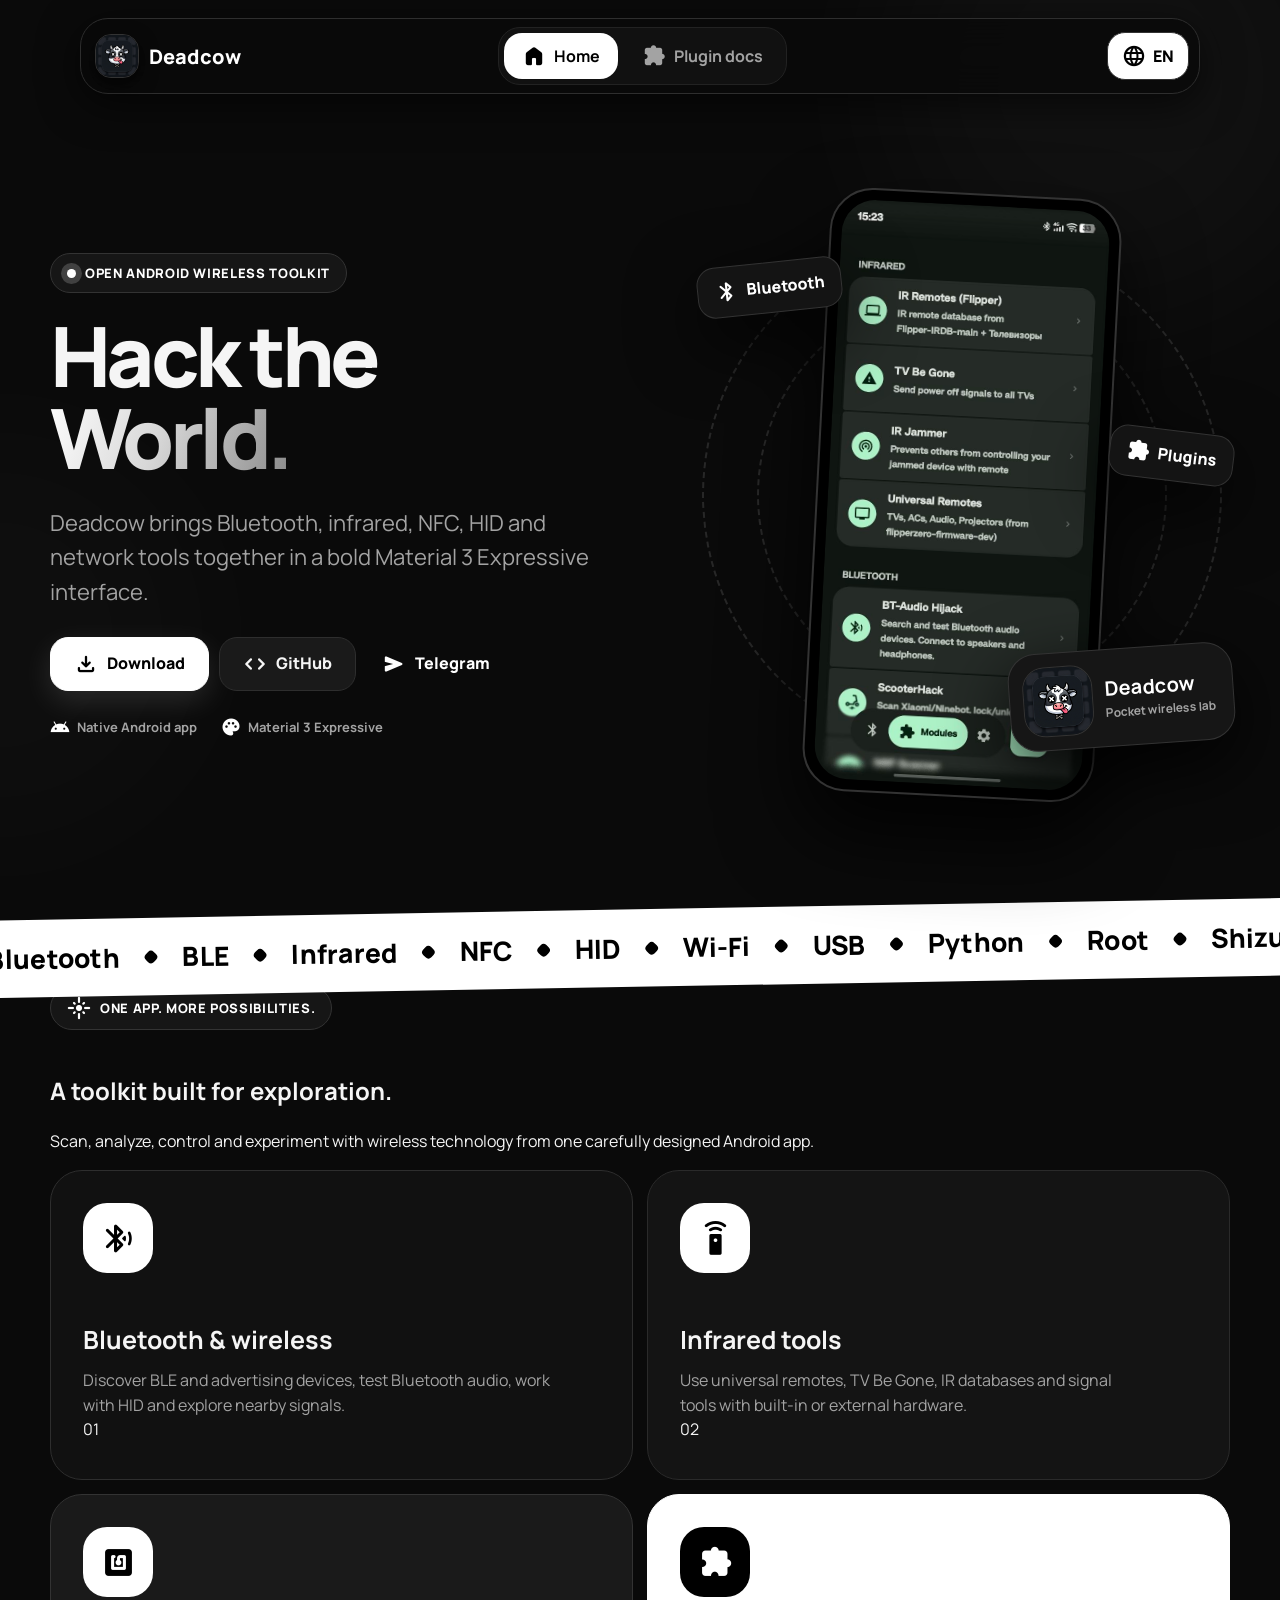
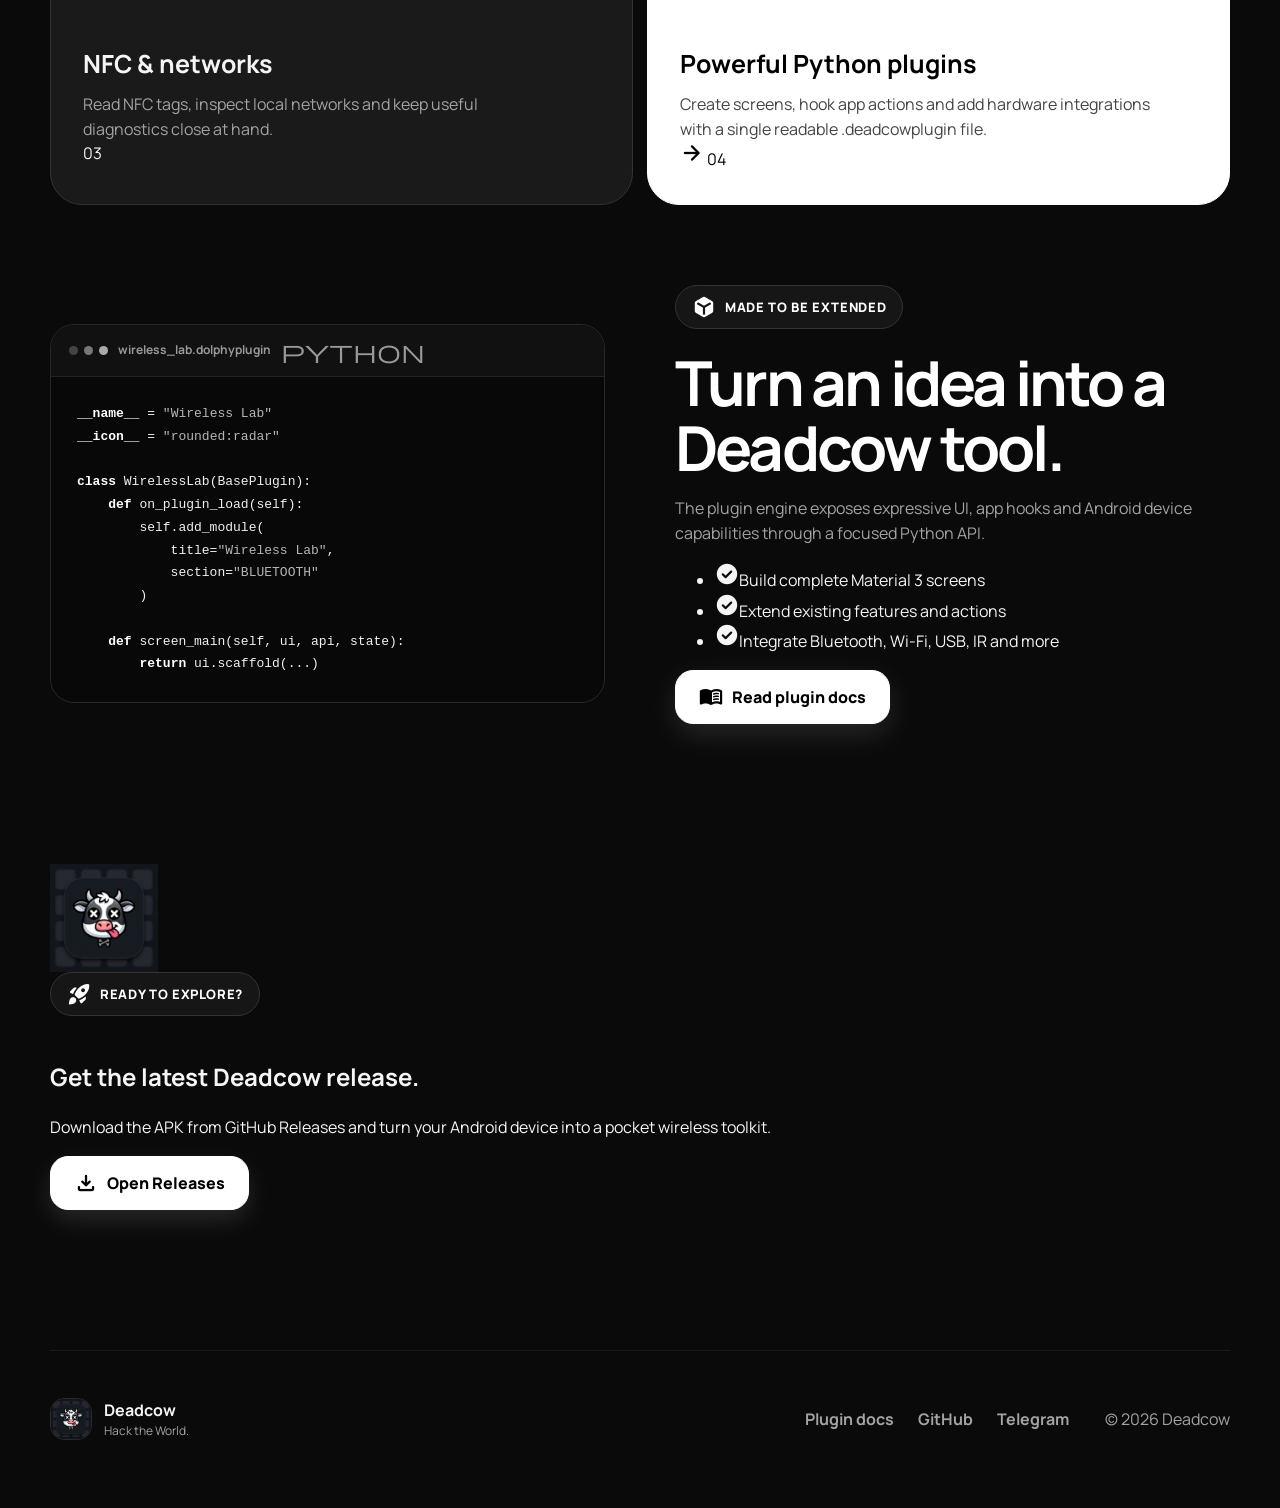
==== commit 51f3ddc6: "feat: black and white monochrome theme for docs and add release workflow" ====
--- a/index.html
+++ b/index.html
@@ -3,7 +3,7 @@
 <head>
   <meta charset="utf-8">
   <meta name="viewport" content="width=device-width, initial-scale=1">
-  <meta name="theme-color" content="#ff2a5f">
+  <meta name="theme-color" content="#0a0a0a">
   <meta name="description" content="Deadcow est la suite Android d'expérimentation sans-fil (IR, BLE, NFC, Wi-Fi) dédiée à la communauté CDC et au collectif pirate Deadcow.">
   <meta property="og:title" content="Deadcow — Arsenal sans-fil & pentest matériel">
   <meta property="og:description" content="Bluetooth, infrarouge, NFC, HID, outils réseau et plugins Python dans une interface Material 3.">
--- a/assets/site.css
+++ b/assets/site.css
@@ -1,22 +1,21 @@
+
 :root {
   color-scheme: dark;
-  --primary: #ff2a5f;
-  --on-primary: #ffffff;
-  --primary-container: rgba(255, 42, 95, 0.16);
-  --on-primary-container: #ff8da5;
-  --secondary-container: #161c28;
-  --on-secondary-container: #00f0ff;
-  --tertiary-container: rgba(0, 240, 255, 0.12);
-  --surface: #0a0d14;
-  --surface-low: #101520;
-  --surface-high: #171e2c;
-  --surface-highest: #1f2738;
-  --on-surface: #f1f4f9;
-  --on-surface-variant: #9aa8ba;
-  --outline: #273145;
-  --accent-red: #ff2a5f;
-  --accent-cyan: #00f0ff;
-  --shadow: 0 24px 70px rgba(0, 0, 0, .55);
+  --primary: #ffffff;
+  --on-primary: #000000;
+  --primary-container: #1c1c1c;
+  --on-primary-container: #ffffff;
+  --secondary-container: #161616;
+  --on-secondary-container: #ffffff;
+  --tertiary-container: #222222;
+  --surface: #0a0a0a;
+  --surface-low: #111111;
+  --surface-high: #1a1a1a;
+  --surface-highest: #262626;
+  --on-surface: #f5f5f5;
+  --on-surface-variant: #a3a3a3;
+  --outline: #2e2e2e;
+  --shadow: 0 24px 70px rgba(0, 0, 0, .85);
   --round-xl: 44px;
   --round-lg: 32px;
   --round-md: 24px;
@@ -40,9 +39,9 @@
 .material-symbols-rounded { font-variation-settings: 'FILL' 1, 'wght' 500, 'GRAD' 0, 'opsz' 24; }
 .skip-link { position: fixed; z-index: 100; top: -80px; left: 20px; padding: 12px 20px; border-radius: 20px; background: var(--on-surface); color: var(--surface); transition: top .2s; }
 .skip-link:focus { top: 20px; }
-.ambient { position: fixed; z-index: -2; border-radius: 999px; filter: blur(90px); opacity: .23; pointer-events: none; }
-.ambient-one { width: 480px; height: 480px; top: -160px; right: -70px; background: #ff2a5f; opacity: .18; }
-.ambient-two { width: 440px; height: 440px; bottom: 5%; left: -220px; background: #00f0ff; opacity: .14; }
+.ambient { position: fixed; z-index: -2; border-radius: 999px; filter: blur(90px); pointer-events: none; }
+.ambient-one { width: 480px; height: 480px; top: -160px; right: -70px; background: #ffffff; opacity: .03; }
+.ambient-two { width: 440px; height: 440px; bottom: 5%; left: -220px; background: #ffffff; opacity: .02; }
 .section-shell { width: min(1180px, calc(100% - 48px)); margin-inline: auto; }
 
 .site-header {
@@ -56,118 +55,123 @@
   min-height: 72px;
   margin: 18px auto 0;
   padding: 8px 10px 8px 14px;
-  border: 1px solid color-mix(in srgb, var(--outline) 20%, transparent);
+  border: 1px solid var(--outline);
   border-radius: 28px;
-  background: color-mix(in srgb, var(--surface) 91%, transparent);
-  box-shadow: 0 10px 40px rgba(74, 35, 0, .10);
-  backdrop-filter: blur(22px) saturate(1.3);
-}
-.brand { display: flex; align-items: center; gap: 10px; width: fit-content; font-size: 20px; font-weight: 800; }
-.brand img { width: 44px; height: 44px; border-radius: 16px; box-shadow: 0 6px 18px rgba(78, 39, 0, .22); }
-.top-nav { display: flex; align-items: center; gap: 6px; padding: 5px; border-radius: 22px; background: var(--surface-low); }
+  background: rgba(10, 10, 10, 0.88);
+  box-shadow: 0 10px 40px rgba(0, 0, 0, .6);
+  backdrop-filter: blur(22px) saturate(1.2);
+}
+.brand { display: flex; align-items: center; gap: 10px; width: fit-content; font-size: 20px; font-weight: 800; color: #ffffff; }
+.brand img { width: 44px; height: 44px; border-radius: 16px; box-shadow: 0 6px 18px rgba(0, 0, 0, .6); border: 1px solid #333333; }
+.top-nav { display: flex; align-items: center; gap: 6px; padding: 5px; border-radius: 22px; background: var(--surface-low); border: 1px solid #222222; }
 .nav-item { display: flex; align-items: center; gap: 8px; min-height: 46px; padding: 0 18px; border-radius: 18px; color: var(--on-surface-variant); font-weight: 700; transition: background .25s var(--ease), color .25s, transform .25s var(--ease); }
-.nav-item:hover { background: var(--surface-high); transform: translateY(-1px); }
-.nav-item.active { background: var(--secondary-container); color: var(--on-secondary-container); }
-.language-button { justify-self: end; display: flex; align-items: center; justify-content: center; gap: 7px; min-width: 64px; height: 48px; padding: 0 14px; border: 0; border-radius: 18px; background: var(--on-surface); color: var(--surface); cursor: pointer; font-weight: 800; transition: transform .25s var(--ease), border-radius .25s var(--ease); }
-.language-button:hover { transform: scale(1.04); border-radius: 24px; }
-:focus-visible { outline: 3px solid var(--orange); outline-offset: 3px; }
+.nav-item:hover { background: var(--surface-high); color: #ffffff; transform: translateY(-1px); }
+.nav-item.active { background: #ffffff; color: #000000; }
+.language-button { justify-self: end; display: flex; align-items: center; justify-content: center; gap: 7px; min-width: 64px; height: 48px; padding: 0 14px; border: 1px solid #333333; border-radius: 18px; background: #ffffff; color: #000000; cursor: pointer; font-weight: 800; transition: transform .25s var(--ease), border-radius .25s var(--ease), background .2s; }
+.language-button:hover { transform: scale(1.04); background: #e0e0e0; border-radius: 24px; }
+:focus-visible { outline: 2px solid #ffffff; outline-offset: 3px; }
 
 .hero { display: grid; grid-template-columns: 1.03fr .97fr; align-items: center; gap: clamp(36px, 6vw, 90px); min-height: calc(100vh - 110px); padding-block: 76px 90px; }
-.eyebrow { display: inline-flex; align-items: center; gap: 9px; margin-bottom: 22px; padding: 9px 16px; border-radius: 999px; background: rgba(255, 42, 95, 0.12); border: 1px solid rgba(255, 42, 95, 0.32); color: #ff6085; font-size: 13px; font-weight: 800; letter-spacing: .05em; text-transform: uppercase; }
-.pulse-dot { width: 9px; height: 9px; border-radius: 50%; background: var(--primary); box-shadow: 0 0 0 6px color-mix(in srgb, var(--primary) 18%, transparent); animation: pulse 2s infinite; }
+.eyebrow { display: inline-flex; align-items: center; gap: 9px; margin-bottom: 22px; padding: 9px 16px; border-radius: 999px; background: #161616; border: 1px solid #333333; color: #ffffff; font-size: 13px; font-weight: 800; letter-spacing: .05em; text-transform: uppercase; }
+.pulse-dot { width: 9px; height: 9px; border-radius: 50%; background: #ffffff; box-shadow: 0 0 0 6px rgba(255, 255, 255, 0.18); animation: pulse 2s infinite; }
 @keyframes pulse { 50% { box-shadow: 0 0 0 10px transparent; } }
 h1 { max-width: 780px; margin: 0; font-size: clamp(50px, 6.5vw, 88px); line-height: .98; letter-spacing: -.055em; font-weight: 800; }
-.gradient-text { color: transparent; background: linear-gradient(105deg, #ff2a5f 0%, #ff5b80 42%, #00f0ff 100%); background-clip: text; -webkit-background-clip: text; }
+.gradient-text { color: transparent; background: linear-gradient(110deg, #ffffff 0%, #d8d8d8 45%, #888888 100%); background-clip: text; -webkit-background-clip: text; }
 .hero-lead { max-width: 640px; margin: 28px 0; color: var(--on-surface-variant); font-size: clamp(18px, 2vw, 22px); }
 .hero-actions { display: flex; flex-wrap: wrap; align-items: center; gap: 10px; margin-top: 28px; }
 .button { display: inline-flex; align-items: center; justify-content: center; gap: 9px; min-height: 54px; padding: 0 23px; border-radius: 18px; font-weight: 800; transition: transform .25s var(--ease), border-radius .25s var(--ease), box-shadow .25s; }
 .button:hover { transform: translateY(-3px); border-radius: 27px; }
-.button-primary { background: linear-gradient(135deg, #ff2a5f, #d40037); color: #ffffff; box-shadow: 0 12px 30px rgba(255, 42, 95, 0.35); }
+.button-primary { background: #ffffff; color: #000000; box-shadow: 0 10px 30px rgba(255, 255, 255, 0.12); border: 1px solid #ffffff; }
+.button-primary:hover { background: #e5e5e5; color: #000000; }
 .button-tonal { background: var(--surface-high); color: var(--on-surface); border: 1px solid var(--outline); }
-.button-text { padding-inline: 16px; color: var(--primary); }
-.button-light { background: linear-gradient(135deg, #ff2a5f, #e0114a); color: #ffffff; box-shadow: 0 10px 25px rgba(255, 42, 95, 0.35); }
+.button-tonal:hover { background: var(--surface-highest); color: #ffffff; border-color: #555555; }
+.button-text { padding-inline: 16px; color: #ffffff; }
+.button-light { background: #ffffff; color: #000000; box-shadow: 0 10px 25px rgba(255, 255, 255, 0.12); border: 1px solid #ffffff; }
+.button-light:hover { background: #e5e5e5; }
 .hero-meta { display: flex; flex-wrap: wrap; gap: 10px 24px; margin-top: 26px; color: var(--on-surface-variant); font-size: 13px; font-weight: 700; }
 .hero-meta > span { display: flex; align-items: center; gap: 7px; }
-.hero-meta .material-symbols-rounded { color: var(--primary); font-size: 20px; }
+.hero-meta .material-symbols-rounded { color: #ffffff; font-size: 20px; }
 
 .hero-visual { position: relative; display: grid; place-items: center; min-height: 650px; }
-.phone-stage { position: relative; z-index: 3; width: min(292px, 66vw); padding: 10px; border: 2px solid #232c3d; border-radius: 43px; background: #0c0f16; box-shadow: 0 40px 80px rgba(0, 0, 0, .55), 0 0 40px rgba(255, 42, 95, 0.1); transform: rotate(3deg); transition: transform .5s var(--ease); }
-.hero-visual:hover .phone-stage { position: relative; z-index: 3; width: min(292px, 66vw); padding: 10px; border: 2px solid #232c3d; border-radius: 43px; background: #0c0f16; box-shadow: 0 40px 80px rgba(0, 0, 0, .55), 0 0 40px rgba(255, 42, 95, 0.1); transform: rotate(3deg); transition: transform .5s var(--ease); }
+.phone-stage { position: relative; z-index: 3; width: min(292px, 66vw); padding: 10px; border: 2px solid #333333; border-radius: 43px; background: #000000; box-shadow: 0 40px 80px rgba(0, 0, 0, .85); transform: rotate(3deg); transition: transform .5s var(--ease); }
+.hero-visual:hover .phone-stage { transform: rotate(0); }
 .phone-shot { width: 100%; height: auto; aspect-ratio: 591 / 1280; border-radius: 34px; object-fit: contain; }
-.visual-orbit { position: absolute; border: 2px dashed color-mix(in srgb, var(--primary) 25%, transparent); border-radius: 50%; animation: orbit 24s linear infinite; }
+.visual-orbit { position: absolute; border: 2px dashed rgba(255, 255, 255, 0.12); border-radius: 50%; animation: orbit 24s linear infinite; }
 .orbit-one { width: 520px; height: 520px; }
 .orbit-two { width: 410px; height: 410px; animation-direction: reverse; animation-duration: 18s; }
 @keyframes orbit { to { transform: rotate(360deg); } }
-.app-badge { position: absolute; z-index: 5; right: -4px; bottom: 74px; display: flex; align-items: center; gap: 12px; padding: 13px 18px 13px 13px; border-radius: 28px; background: var(--secondary-container); box-shadow: var(--shadow); transform: rotate(-4deg); }
-.app-badge img { width: 70px; height: 70px; border-radius: 22px; }
+.app-badge { position: absolute; z-index: 5; right: -4px; bottom: 74px; display: flex; align-items: center; gap: 12px; padding: 13px 18px 13px 13px; border-radius: 28px; background: #161616; border: 1px solid #333333; box-shadow: var(--shadow); transform: rotate(-4deg); }
+.app-badge img { width: 70px; height: 70px; border-radius: 22px; border: 1px solid #333333; }
 .app-badge div { display: grid; }
-.app-badge strong { font-size: 20px; }
+.app-badge strong { font-size: 20px; color: #ffffff; }
 .app-badge span { color: var(--on-surface-variant); font-size: 12px; font-weight: 700; }
-.floating-chip { position: absolute; z-index: 4; display: flex; align-items: center; gap: 8px; padding: 12px 16px; border-radius: 18px; background: var(--surface); box-shadow: var(--shadow); font-weight: 800; }
+.floating-chip { position: absolute; z-index: 4; display: flex; align-items: center; gap: 8px; padding: 12px 16px; border-radius: 18px; background: #141414; border: 1px solid #333333; box-shadow: var(--shadow); font-weight: 800; color: #ffffff; }
 .chip-bluetooth { top: 92px; left: 2px; transform: rotate(-6deg); }
 .chip-plugins { top: 40%; right: -4px; transform: rotate(7deg); }
-.floating-chip .material-symbols-rounded { color: var(--primary); }
-
-.marquee-band { overflow: hidden; padding: 18px 0; background: var(--on-surface); color: var(--surface); transform: rotate(-1deg) scale(1.02); }
+.floating-chip .material-symbols-rounded { color: #ffffff; }
+
+.marquee-band { overflow: hidden; padding: 18px 0; background: #ffffff; color: #000000; transform: rotate(-1deg) scale(1.02); }
 .marquee-track { display: flex; width: max-content; align-items: center; gap: 25px; font-size: clamp(18px, 2.2vw, 26px); font-weight: 800; animation: marquee 28s linear infinite alternate; }
-.marquee-track i { width: 11px; height: 11px; border-radius: 4px; background: var(--yellow); transform: rotate(45deg); }
+.marquee-track i { width: 11px; height: 11px; border-radius: 4px; background: #000000; transform: rotate(45deg); }
 @keyframes marquee { to { transform: translateX(calc(-100% + 100vw)); } }
 
 .section-intro { max-width: 760px; margin-bottom: 42px; }
-.section-intro h2, .plugin-copy h2, .download-banner h2 { margin: 0; font-size: clamp(36px, 5vw, 62px); line-height: 1.04; letter-spacing: -.045em; }
+.section-intro h2, .plugin-copy h2, .download-banner h2 { margin: 0; font-size: clamp(36px, 5vw, 62px); line-height: 1.04; letter-spacing: -.045em; color: #ffffff; }
 .section-intro p, .plugin-copy > p, .download-banner p { max-width: 680px; color: var(--on-surface-variant); }
 .features { padding-block: 130px; }
 .feature-grid { display: grid; grid-template-columns: repeat(2, 1fr); gap: 14px; }
-.feature-card { min-height: 310px; padding: 32px; border-radius: var(--round-lg); background: var(--surface-low); transition: transform .35s var(--ease), border-radius .35s var(--ease); }
-.feature-card:hover { transform: translateY(-8px); border-radius: 48px 24px 48px 24px; }
-.feature-card:nth-child(2) { background: var(--primary-container); }
-.feature-card:nth-child(3) { background: var(--tertiary-container); }
-.feature-card:nth-child(4) { background: var(--on-surface); color: var(--surface); }
-.feature-icon { display: grid; place-items: center; width: 70px; height: 70px; margin-bottom: 48px; border-radius: 24px; background: var(--primary); color: var(--on-primary); }
+.feature-card { min-height: 310px; padding: 32px; border-radius: var(--round-lg); background: var(--surface-low); border: 1px solid var(--outline); transition: transform .35s var(--ease), border-radius .35s var(--ease), border-color .3s; }
+.feature-card:hover { transform: translateY(-8px); border-radius: 48px 24px 48px 24px; border-color: #666666; }
+.feature-card:nth-child(2) { background: #141414; border: 1px solid #2a2a2a; }
+.feature-card:nth-child(3) { background: #1a1a1a; border: 1px solid #333333; }
+.feature-card:nth-child(4) { background: #ffffff; color: #000000; border: 1px solid #ffffff; }
+.feature-card:nth-child(4) p { color: #444444; }
+.feature-card:nth-child(4) .feature-icon { background: #000000; color: #ffffff; }
+.feature-icon { display: grid; place-items: center; width: 70px; height: 70px; margin-bottom: 48px; border-radius: 24px; background: #ffffff; color: #000000; }
 .feature-icon .material-symbols-rounded { font-size: 35px; }
 .feature-card h3 { margin: 0 0 8px; font-size: 25px; }
 .feature-card p { max-width: 470px; margin: 0; color: var(--on-surface-variant); }
-.feature-card:nth-child(4) p { color: color-mix(in srgb, var(--surface) 72%, transparent); }
 
 .plugin-showcase { display: grid; grid-template-columns: 1fr 1fr; align-items: center; gap: 70px; padding-block: 80px 140px; }
 .plugin-points { display: grid; gap: 14px; margin: 28px 0; }
 .plugin-points div { display: flex; align-items: center; gap: 12px; font-weight: 700; }
-.plugin-points span { display: grid; place-items: center; flex: 0 0 38px; height: 38px; border-radius: 14px; background: var(--secondary-container); color: var(--on-secondary-container); }
-.code-window { overflow: hidden; border-radius: 36px; background: #0c0f16; border: 1px solid #1f2737; color: #e6edf8; box-shadow: 0 32px 70px rgba(0, 0, 0, .45); transform: rotate(2deg); transition: transform .4s var(--ease); }
+.plugin-points span { display: grid; place-items: center; flex: 0 0 38px; height: 38px; border-radius: 14px; background: #1f1f1f; color: #ffffff; border: 1px solid #333333; }
+.code-window { overflow: hidden; border-radius: 36px; background: #080808; border: 1px solid #282828; color: #f0f0f0; box-shadow: 0 32px 70px rgba(0, 0, 0, .75); transform: rotate(2deg); transition: transform .4s var(--ease); }
 .code-window:hover { transform: rotate(0); }
-.code-bar { display: flex; align-items: center; gap: 8px; padding: 18px 22px; background: #121622; border-bottom: 1px solid #1c2434; }
-.code-bar i { width: 10px; height: 10px; border-radius: 50%; background: #ff8058; }
-.code-bar i:nth-child(2) { background: #ffc447; }
-.code-bar i:nth-child(3) { background: #92d96a; }
-.code-bar span { margin-left: 8px; color: #cdbdb2; font-size: 13px; font-weight: 700; }
+.code-bar { display: flex; align-items: center; gap: 8px; padding: 18px 22px; background: #111111; border-bottom: 1px solid #222222; }
+.code-bar i { width: 10px; height: 10px; border-radius: 50%; background: #444444; }
+.code-bar i:nth-child(2) { background: #777777; }
+.code-bar i:nth-child(3) { background: #aaaaaa; }
+.code-bar span { margin-left: 8px; color: #888888; font-size: 13px; font-weight: 700; }
 .code-window pre { overflow: auto; margin: 0; padding: 28px; font: 14px/1.75 ui-monospace, SFMono-Regular, Consolas, monospace; }
-.code-key { color: #ff5e82; }
-.code-string { color: #00f0ff; }
+.code-key { color: #ffffff; font-weight: 750; }
+.code-string { color: #b5b5b5; }
+
 .download-section { padding-bottom: 100px; }
-.download-banner { position: relative; overflow: hidden; display: grid; grid-template-columns: 1fr auto; align-items: center; gap: 30px; padding: 58px; border-radius: var(--round-xl); background: linear-gradient(135deg, #141824 0%, #1c1322 55%, #121a25 100%); border: 1px solid rgba(255, 42, 95, 0.35); box-shadow: 0 30px 80px rgba(0, 0, 0, 0.5), 0 0 50px rgba(255, 42, 95, 0.12); color: #f1f4f9; }
+.download-banner { position: relative; overflow: hidden; display: grid; grid-template-columns: 1fr auto; align-items: center; gap: 30px; padding: 58px; border-radius: var(--round-xl); background: linear-gradient(135deg, #0e0e0e 0%, #161616 100%); border: 1px solid #333333; box-shadow: 0 30px 80px rgba(0, 0, 0, 0.8), 0 0 40px rgba(255, 255, 255, 0.04); color: #ffffff; }
 .download-banner p { max-width: 680px; color: var(--on-surface-variant); }
-.download-mark { position: absolute; right: 28%; bottom: -70px; color: rgba(255,255,255,.22); font-size: 220px; transform: rotate(-12deg); }
-.site-footer { display: grid; grid-template-columns: 1fr auto auto; align-items: center; gap: 36px; padding-block: 40px 60px; color: var(--on-surface-variant); }
+.download-mark { position: absolute; right: 28%; bottom: -70px; color: rgba(255,255,255,.06); font-size: 220px; transform: rotate(-12deg); }
+.site-footer { display: grid; grid-template-columns: 1fr auto auto; align-items: center; gap: 36px; padding-block: 40px 60px; color: var(--on-surface-variant); border-top: 1px solid #1a1a1a; margin-top: 40px; }
 .footer-brand { display: flex; align-items: center; gap: 12px; }
-.footer-brand img { border-radius: 14px; }
+.footer-brand img { border-radius: 14px; border: 1px solid #2a2a2a; }
 .footer-brand div { display: grid; }
 .footer-brand strong { color: var(--on-surface); }
 .footer-brand span { font-size: 12px; }
 .footer-links { display: flex; gap: 24px; font-weight: 700; }
-.footer-links a:hover { color: var(--primary); }
+.footer-links a:hover { color: #ffffff; }
 
 .docs-hero { display: grid; grid-template-columns: 1fr 170px; align-items: center; gap: 40px; padding: 46px 0 34px 318px; }
 .docs-hero h1 { max-width: 900px; font-size: clamp(40px, 5vw, 64px); }
 .docs-hero p { max-width: 760px; color: var(--on-surface-variant); font-size: 18px; }
-.docs-hero-mark { position: relative; display: grid; place-items: center; width: 156px; height: 156px; justify-self: end; border-radius: 42% 58% 55% 45% / 46% 41% 59% 54%; background: var(--secondary-container); animation: morph 8s var(--ease) infinite alternate; }
-.docs-hero-mark > span { color: var(--on-secondary-container); font-size: 72px; }
-.docs-hero-mark i { position: absolute; width: 20px; height: 20px; border-radius: 7px; background: var(--primary); }
+.docs-hero-mark { position: relative; display: grid; place-items: center; width: 156px; height: 156px; justify-self: end; border-radius: 42% 58% 55% 45% / 46% 41% 59% 54%; background: #1a1a1a; border: 1px solid #333333; animation: morph 8s var(--ease) infinite alternate; }
+.docs-hero-mark > span { color: #ffffff; font-size: 72px; }
+.docs-hero-mark i { position: absolute; width: 20px; height: 20px; border-radius: 7px; background: #ffffff; }
 .docs-hero-mark i:nth-child(2) { top: 20px; right: 20px; }
-.docs-hero-mark i:nth-child(3) { bottom: 25px; left: 20px; background: var(--yellow); }
+.docs-hero-mark i:nth-child(3) { bottom: 25px; left: 20px; background: #666666; }
 @keyframes morph { to { border-radius: 60% 40% 40% 60% / 42% 60% 40% 58%; transform: rotate(4deg); } }
 .docs-layout { display: grid; grid-template-columns: 276px minmax(0, 1fr); align-items: start; gap: 42px; padding-bottom: 110px; }
-.docs-toc { position: fixed; z-index: 5; top: 96px; left: max(24px, calc((100vw - 1180px) / 2)); display: grid; width: 276px; gap: 3px; max-height: calc(100vh - 112px); overflow: auto; padding: 14px 10px 22px; border: 1px solid color-mix(in srgb, var(--outline) 18%, transparent); border-radius: 26px; background: color-mix(in srgb, var(--surface-low) 94%, transparent); box-shadow: 0 16px 45px rgba(72, 42, 8, .08); scrollbar-width: thin; }
-.docs-search { position: sticky; top: -14px; z-index: 2; display: grid; grid-template-columns: 24px 1fr; align-items: center; gap: 8px; margin: 0 0 8px; padding: 10px 12px; border-radius: 16px; background: var(--surface-high); color: var(--on-surface-variant); }
+.docs-toc { position: fixed; z-index: 5; top: 96px; left: max(24px, calc((100vw - 1180px) / 2)); display: grid; width: 276px; gap: 3px; max-height: calc(100vh - 112px); overflow: auto; padding: 14px 10px 22px; border: 1px solid var(--outline); border-radius: 26px; background: rgba(14, 14, 14, 0.95); box-shadow: 0 16px 45px rgba(0, 0, 0, .6); scrollbar-width: thin; }
+.docs-search { position: sticky; top: -14px; z-index: 2; display: grid; grid-template-columns: 24px 1fr; align-items: center; gap: 8px; margin: 0 0 8px; padding: 10px 12px; border-radius: 16px; background: var(--surface-high); color: var(--on-surface-variant); border: 1px solid #282828; }
 .docs-search input { min-width: 0; border: 0; outline: 0; background: transparent; color: var(--on-surface); font: inherit; font-size: 13px; font-weight: 650; }
 .docs-search input::placeholder { color: var(--on-surface-variant); opacity: .75; }
 .toc-title { padding: 15px 12px 6px; color: var(--on-surface-variant); font-size: 11px; font-weight: 800; letter-spacing: .07em; text-transform: uppercase; }
@@ -175,149 +179,152 @@
 .docs-toc a > .material-symbols-rounded { font-size: 19px; opacity: .72; }
 .docs-toc a[hidden], .docs-toc .toc-title[hidden] { display: none; }
 .docs-toc a span:first-child { opacity: .48; }
-.docs-toc a:hover, .docs-toc a.active { background: var(--secondary-container); color: var(--on-secondary-container); }
+.docs-toc a:hover, .docs-toc a.active { background: #ffffff; color: #000000; }
 .docs-content { grid-column: 2; min-width: 0; }
 .anchor-heading, .route-box[id] { scroll-margin-top: 118px; }
-.doc-section { position: relative; margin-bottom: 18px; padding: 42px; border-radius: var(--round-lg); background: var(--surface-low); }
-.doc-section:nth-child(even) { background: color-mix(in srgb, var(--primary-container) 35%, var(--surface)); }
-.section-index { position: absolute; top: 22px; right: 28px; color: color-mix(in srgb, var(--primary) 28%, transparent); font-size: 48px; font-weight: 800; }
+.doc-section { position: relative; margin-bottom: 18px; padding: 42px; border-radius: var(--round-lg); background: var(--surface-low); border: 1px solid var(--outline); }
+.doc-section:nth-child(even) { background: #131313; }
+.section-index { position: absolute; top: 22px; right: 28px; color: rgba(255, 255, 255, 0.08); font-size: 48px; font-weight: 800; }
 .doc-heading { display: grid; grid-template-columns: 58px 1fr; gap: 16px; align-items: start; margin-bottom: 30px; padding-right: 62px; }
-.doc-heading > span { display: grid; place-items: center; width: 58px; height: 58px; border-radius: 20px; background: var(--primary); color: var(--on-primary); font-size: 29px; }
-.doc-heading h2 { margin: 1px 0 6px; font-size: clamp(28px, 3.5vw, 42px); line-height: 1.08; letter-spacing: -.035em; }
+.doc-heading > span { display: grid; place-items: center; width: 58px; height: 58px; border-radius: 20px; background: #ffffff; color: #000000; font-size: 29px; }
+.doc-heading h2 { margin: 1px 0 6px; font-size: clamp(28px, 3.5vw, 42px); line-height: 1.08; letter-spacing: -.035em; color: #ffffff; }
 .doc-heading p { margin: 0; color: var(--on-surface-variant); }
 .capability-grid { display: grid; grid-template-columns: repeat(2, 1fr); gap: 10px; }
-.capability-grid > div { display: grid; grid-template-columns: 45px 1fr; gap: 2px 12px; padding: 22px; border-radius: 22px; background: var(--surface); }
-.capability-grid > div > span { grid-row: 1 / 3; color: var(--primary); font-size: 30px; }
+.capability-grid > div { display: grid; grid-template-columns: 45px 1fr; gap: 2px 12px; padding: 22px; border-radius: 22px; background: var(--surface); border: 1px solid #222222; }
+.capability-grid > div > span { grid-row: 1 / 3; color: #ffffff; font-size: 30px; }
 .capability-grid p { margin: 4px 0 0; color: var(--on-surface-variant); font-size: 13px; }
-.callout { display: flex; gap: 15px; margin-top: 18px; padding: 20px; border-radius: 22px; background: var(--tertiary-container); color: #3b3000; }
-.callout > span { font-size: 30px; }
+.callout { display: flex; gap: 15px; margin-top: 18px; padding: 20px; border-radius: 22px; background: #1a1a1a; border: 1px solid #333333; color: #f0f0f0; }
+.callout > span { font-size: 30px; color: #ffffff; }
 .callout p { margin: 4px 0 0; }
-.callout.safe { background: #d8edc8; color: #15270c; }
-.code-card { min-width: 0; overflow: hidden; margin-top: 18px; border-radius: 24px; background: #0c0f16; border: 1px solid #1f2737; color: #e6edf8; }
-.code-top { display: flex; align-items: center; gap: 10px; min-height: 52px; padding: 8px 10px 8px 18px; background: #121622; border-bottom: 1px solid #1c2434; color: #a4b3c7; font-size: 12px; font-weight: 700; }
+.callout.safe { background: #141414; border: 1px solid #383838; color: #ffffff; }
+.code-card { min-width: 0; overflow: hidden; margin-top: 18px; border-radius: 24px; background: #080808; border: 1px solid #282828; color: #f0f0f0; }
+.code-top { display: flex; align-items: center; gap: 10px; min-height: 52px; padding: 8px 10px 8px 18px; background: #111111; border-bottom: 1px solid #222222; color: #999999; font-size: 12px; font-weight: 700; }
 .code-dots { display: flex; gap: 6px; }
-.code-dots i { width: 9px; height: 9px; border-radius: 50%; background: #ff8058; }
-.code-dots i:nth-child(2) { background: #ffc447; }
-.code-dots i:nth-child(3) { background: #92d96a; }
-.copy-code { display: inline-flex; align-items: center; gap: 6px; min-height: 36px; margin-left: auto; padding: 0 12px; border: 0; border-radius: 13px; background: #4a3930; color: #fff5ee; cursor: pointer; font-weight: 700; }
+.code-dots i { width: 9px; height: 9px; border-radius: 50%; background: #444444; }
+.code-dots i:nth-child(2) { background: #777777; }
+.code-dots i:nth-child(3) { background: #aaaaaa; }
+.copy-code { display: inline-flex; align-items: center; gap: 6px; min-height: 36px; margin-left: auto; padding: 0 12px; border: 1px solid #333333; border-radius: 13px; background: #1f1f1f; color: #ffffff; cursor: pointer; font-weight: 700; transition: background .2s; }
+.copy-code:hover { background: #ffffff; color: #000000; }
 .copy-code .material-symbols-rounded { font-size: 18px; }
 .code-card pre { overflow: auto; max-width: 100%; max-height: 620px; margin: 0; padding: 26px; }
 .code-card code { font: 13px/1.75 ui-monospace, SFMono-Regular, Consolas, monospace; }
-.code-number { color: #94d8ff; }
-.property-list, .api-table { display: grid; margin-top: 14px; overflow: hidden; border: 1px solid color-mix(in srgb, var(--outline) 25%, transparent); border-radius: 22px; }
+.code-number { color: #cccccc; }
+.property-list, .api-table { display: grid; margin-top: 14px; overflow: hidden; border: 1px solid var(--outline); border-radius: 22px; }
 .property-list > div, .api-table > div { display: grid; grid-template-columns: minmax(140px, .5fr) 1fr; gap: 18px; padding: 15px 18px; background: var(--surface); }
 .property-list > div:nth-child(even), .api-table > div:nth-child(even) { background: var(--surface-high); }
-.property-list code, .api-table code { overflow-wrap: anywhere; color: var(--primary); font-weight: 800; }
+.property-list code, .api-table code { overflow-wrap: anywhere; color: #ffffff; font-weight: 800; }
 .property-list span, .api-table span { color: var(--on-surface-variant); }
 .flow-diagram { display: flex; align-items: center; justify-content: center; gap: 12px; margin-bottom: 22px; }
-.flow-diagram > div { display: grid; place-items: center; gap: 8px; flex: 1; min-height: 120px; padding: 18px; border-radius: 22px; background: var(--surface); text-align: center; }
-.flow-diagram > div > span { color: var(--primary); font-size: 34px; }
-.flow-diagram > span { color: var(--outline); }
+.flow-diagram > div { display: grid; place-items: center; gap: 8px; flex: 1; min-height: 120px; padding: 18px; border-radius: 22px; background: var(--surface); border: 1px solid #222222; text-align: center; }
+.flow-diagram > div > span { color: #ffffff; font-size: 34px; }
+.flow-diagram > span { color: #555555; }
 .api-chips { display: flex; flex-wrap: wrap; gap: 8px; }
-.api-chips code { max-width: 100%; padding: 10px 13px; border-radius: 14px; background: var(--secondary-container); color: var(--on-secondary-container); font-size: 12px; font-weight: 800; overflow-wrap: anywhere; white-space: normal; }
+.api-chips code { max-width: 100%; padding: 10px 13px; border-radius: 14px; background: #181818; border: 1px solid #282828; color: #ffffff; font-size: 12px; font-weight: 800; overflow-wrap: anywhere; white-space: normal; }
 .timeline { display: grid; grid-template-columns: repeat(4, 1fr); gap: 10px; }
-.timeline > div { padding: 20px 14px; border-radius: 22px; background: var(--surface); text-align: center; }
-.timeline > div > span { display: grid; place-items: center; width: 42px; height: 42px; margin: 0 auto 14px; border-radius: 15px; background: var(--primary-container); color: var(--on-primary-container); font-weight: 800; }
-.timeline code { color: var(--primary); font-size: 12px; font-weight: 800; overflow-wrap: anywhere; }
+.timeline > div { padding: 20px 14px; border-radius: 22px; background: var(--surface); border: 1px solid #222222; text-align: center; }
+.timeline > div > span { display: grid; place-items: center; width: 42px; height: 42px; margin: 0 auto 14px; border-radius: 15px; background: #262626; color: #ffffff; font-weight: 800; border: 1px solid #383838; }
+.timeline code { color: #ffffff; font-size: 12px; font-weight: 800; overflow-wrap: anywhere; }
 .timeline p { margin: 8px 0 0; color: var(--on-surface-variant); font-size: 12px; }
-.metadata-table { display: grid; border: 1px solid color-mix(in srgb, var(--outline) 25%, transparent); border-radius: 22px; overflow: hidden; }
+.metadata-table { display: grid; border: 1px solid var(--outline); border-radius: 22px; overflow: hidden; }
 .metadata-row { display: grid; grid-template-columns: 150px 1fr; gap: 20px; padding: 15px 19px; background: var(--surface); }
 .metadata-row:nth-child(even) { background: var(--surface-high); }
-.metadata-row code { color: var(--primary); font-weight: 800; }
+.metadata-row code { color: #ffffff; font-weight: 800; }
 .metadata-row span { color: var(--on-surface-variant); }
-.code-block { position: relative; overflow: hidden; margin-top: 20px; border-radius: 24px; background: #211a16; color: #fff5ee; }
+.code-block { position: relative; overflow: hidden; margin-top: 20px; border-radius: 24px; background: #0c0c0c; border: 1px solid #282828; color: #f0f0f0; }
 .code-block pre { overflow: auto; max-height: 570px; margin: 0; padding: 28px; font: 13px/1.75 ui-monospace, SFMono-Regular, Consolas, monospace; }
-.copy-button { position: absolute; z-index: 2; top: 12px; right: 12px; display: flex; align-items: center; gap: 6px; padding: 8px 11px; border: 0; border-radius: 13px; background: #4a3930; color: #fff5ee; cursor: pointer; font-weight: 700; }
+.copy-button { position: absolute; z-index: 2; top: 12px; right: 12px; display: flex; align-items: center; gap: 6px; padding: 8px 11px; border: 1px solid #333333; border-radius: 13px; background: #1a1a1a; color: #ffffff; cursor: pointer; font-weight: 700; transition: background .2s; }
+.copy-button:hover { background: #ffffff; color: #000000; }
 .integration-stack { display: grid; gap: 12px; }
-.integration-stack > div { display: grid; grid-template-columns: 52px 1fr; gap: 4px 15px; padding: 20px; border-radius: 22px; background: var(--surface); }
-.integration-stack > div > span { display: grid; place-items: center; height: 52px; border-radius: 18px; background: var(--secondary-container); color: var(--on-secondary-container); }
+.integration-stack > div { display: grid; grid-template-columns: 52px 1fr; gap: 4px 15px; padding: 20px; border-radius: 22px; background: var(--surface); border: 1px solid #222222; }
+.integration-stack > div > span { display: grid; place-items: center; height: 52px; border-radius: 18px; background: #1f1f1f; color: #ffffff; border: 1px solid #333333; }
 .integration-stack p { margin: 4px 0 0; color: var(--on-surface-variant); }
-.doc-subtitle { margin: 38px 0 8px; font-size: clamp(23px, 3vw, 32px); letter-spacing: -.025em; }
+.doc-subtitle { margin: 38px 0 8px; font-size: clamp(23px, 3vw, 32px); letter-spacing: -.025em; color: #ffffff; }
 .doc-copy { margin: 0 0 18px; color: var(--on-surface-variant); }
-.contract-table { display: grid; overflow: hidden; border: 1px solid color-mix(in srgb, var(--outline) 25%, transparent); border-radius: 22px; }
+.contract-table { display: grid; overflow: hidden; border: 1px solid var(--outline); border-radius: 22px; }
 .contract-table > div { display: grid; grid-template-columns: 150px 1fr; gap: 18px; padding: 15px 18px; background: var(--surface); }
 .contract-table > div:nth-child(even) { background: var(--surface-high); }
-.contract-table code { color: var(--primary); font-weight: 800; overflow-wrap: anywhere; }
+.contract-table code { color: #ffffff; font-weight: 800; overflow-wrap: anywhere; }
 .contract-table span { color: var(--on-surface-variant); }
-.route-box { margin-top: 16px; padding: 22px; border-radius: 24px; background: var(--surface); }
-.route-box > strong { display: block; margin-bottom: 14px; font-size: 18px; }
+.route-box { margin-top: 16px; padding: 22px; border-radius: 24px; background: var(--surface); border: 1px solid #262626; }
+.route-box > strong { display: block; margin-bottom: 14px; font-size: 18px; color: #ffffff; }
 .route-box p { margin: 14px 0 0; color: var(--on-surface-variant); font-size: 13px; }
-.callout.truth { margin: 0 0 18px; background: var(--primary-container); color: var(--on-primary-container); }
-.callout.current { background: #cde9ff; color: #002f4b; }
+.callout.truth { margin: 0 0 18px; background: #181818; border: 1px solid #333333; color: #ffffff; }
+.callout.current { background: #1c1c1c; border: 1px solid #383838; color: #ffffff; }
 .api-reference { display: grid; gap: 10px; }
-.api-reference details { overflow: hidden; border-radius: 22px; background: var(--surface); }
+.api-reference details { overflow: hidden; border-radius: 22px; background: var(--surface); border: 1px solid #222222; }
 .api-reference summary { display: grid; grid-template-columns: 34px auto 1fr; align-items: center; gap: 10px; min-height: 64px; padding: 12px 18px; cursor: pointer; list-style: none; }
 .api-reference summary::-webkit-details-marker { display: none; }
-.api-reference summary > span:first-child { color: var(--primary); }
+.api-reference summary > span:first-child { color: #ffffff; }
 .api-reference summary > span:last-child { justify-self: end; color: var(--on-surface-variant); font-size: 12px; }
-.api-reference details[open] summary { background: var(--secondary-container); color: var(--on-secondary-container); }
+.api-reference details[open] summary { background: #ffffff; color: #000000; }
+.api-reference details[open] summary > span:first-child { color: #000000; }
 .api-reference details .api-chips { padding: 18px; }
 .sdk-reference { display: grid; gap: 14px; margin-top: 34px; scroll-margin-top: 100px; }
-.sdk-reference-heading { display: flex; justify-content: space-between; gap: 20px; align-items: center; padding: 22px; border-radius: 28px; background: var(--primary-container); color: var(--on-primary-container); }
+.sdk-reference-heading { display: flex; justify-content: space-between; gap: 20px; align-items: center; padding: 22px; border-radius: 28px; background: #181818; border: 1px solid #333333; color: #ffffff; }
 .sdk-reference-heading > div { display: flex; gap: 15px; align-items: center; }
-.sdk-reference-heading > div > span { display: grid; place-items: center; width: 54px; height: 54px; flex: 0 0 auto; border-radius: 19px; background: var(--on-primary-container); color: var(--primary-container); font-size: 30px; }
+.sdk-reference-heading > div > span { display: grid; place-items: center; width: 54px; height: 54px; flex: 0 0 auto; border-radius: 19px; background: #ffffff; color: #000000; font-size: 30px; }
 .sdk-reference-heading h3 { margin: 0; font-size: clamp(20px, 3vw, 28px); }
 .sdk-reference-heading p { max-width: 720px; margin: 4px 0 0; opacity: .82; }
-.sdk-reference-heading > strong { flex: 0 0 auto; padding: 10px 14px; border-radius: 16px; background: color-mix(in srgb, var(--on-primary-container) 13%, transparent); white-space: nowrap; }
+.sdk-reference-heading > strong { flex: 0 0 auto; padding: 10px 14px; border-radius: 16px; background: #262626; border: 1px solid #383838; white-space: nowrap; }
 .sdk-search { display: flex; align-items: center; gap: 12px; min-height: 58px; padding: 0 18px; border: 2px solid transparent; border-radius: 21px; background: var(--surface-high); transition: border-color .2s var(--ease), background .2s var(--ease); }
-.sdk-search:focus-within { border-color: var(--primary); background: var(--surface); }
-.sdk-search > span { color: var(--primary); }
+.sdk-search:focus-within { border-color: #ffffff; background: var(--surface); }
+.sdk-search > span { color: #ffffff; }
 .sdk-search input { width: 100%; border: 0; outline: 0; background: transparent; color: var(--on-surface); font: inherit; font-weight: 650; }
 .sdk-search input::placeholder { color: var(--on-surface-variant); }
 .sdk-filters { display: flex; gap: 8px; overflow-x: auto; padding-bottom: 2px; scrollbar-width: thin; }
-.sdk-filters button { min-height: 42px; padding: 0 16px; border: 0; border-radius: 15px; background: var(--surface-high); color: var(--on-surface-variant); font: inherit; font-size: 13px; font-weight: 800; cursor: pointer; white-space: nowrap; transition: background .2s var(--ease), color .2s var(--ease), transform .2s var(--ease); }
-.sdk-filters button:hover { transform: translateY(-1px); }
-.sdk-filters button.selected { background: var(--primary); color: var(--on-primary); }
+.sdk-filters button { min-height: 42px; padding: 0 16px; border: 1px solid #282828; border-radius: 15px; background: var(--surface-high); color: var(--on-surface-variant); font: inherit; font-size: 13px; font-weight: 800; cursor: pointer; white-space: nowrap; transition: background .2s var(--ease), color .2s var(--ease), transform .2s var(--ease); }
+.sdk-filters button:hover { transform: translateY(-1px); color: #ffffff; border-color: #555555; }
+.sdk-filters button.selected { background: #ffffff; color: #000000; border-color: #ffffff; }
 .sdk-reading { margin: 0; }
 .sdk-methods { display: grid; gap: 9px; }
-.sdk-method { overflow: hidden; border: 1px solid color-mix(in srgb, var(--outline) 24%, transparent); border-radius: 22px; background: var(--surface); }
+.sdk-method { overflow: hidden; border: 1px solid var(--outline); border-radius: 22px; background: var(--surface); }
 .sdk-method > summary { display: grid; grid-template-columns: minmax(120px, .8fr) minmax(160px, 1.2fr) auto 24px; align-items: center; gap: 14px; min-height: 66px; padding: 12px 18px; cursor: pointer; list-style: none; }
 .sdk-method > summary::-webkit-details-marker { display: none; }
 .sdk-method > summary .sdk-owner { overflow: hidden; color: var(--on-surface-variant); font-size: 11px; font-weight: 750; text-overflow: ellipsis; white-space: nowrap; }
 .sdk-method > summary strong { overflow-wrap: anywhere; }
-.sdk-method > summary code { padding: 6px 9px; border-radius: 10px; background: var(--secondary-container); color: var(--on-secondary-container); font-size: 11px; font-weight: 800; }
+.sdk-method > summary code { padding: 6px 9px; border-radius: 10px; background: #1c1c1c; border: 1px solid #2c2c2c; color: #ffffff; font-size: 11px; font-weight: 800; }
 .sdk-method > summary .material-symbols-rounded { transition: transform .25s var(--ease); }
 .sdk-method[open] > summary { background: var(--surface-high); }
 .sdk-method[open] > summary .material-symbols-rounded { transform: rotate(180deg); }
 .sdk-method-body { display: grid; gap: 16px; padding: 4px 20px 22px; }
 .sdk-description { margin: 4px 0 0; color: var(--on-surface-variant); }
-.sdk-method-body > pre { overflow-x: auto; margin: 0; padding: 15px; border-radius: 16px; background: var(--on-surface); color: var(--surface); }
+.sdk-method-body > pre { overflow-x: auto; margin: 0; padding: 15px; border-radius: 16px; background: #0c0c0c; border: 1px solid #282828; color: #ffffff; }
 .sdk-method-body > pre code { font-size: 12px; white-space: pre; }
-.sdk-method-body h4 { margin: 2px 0 8px; font-size: 13px; text-transform: uppercase; letter-spacing: .06em; }
+.sdk-method-body h4 { margin: 2px 0 8px; font-size: 13px; text-transform: uppercase; letter-spacing: .06em; color: #ffffff; }
 .sdk-method-body section > p { margin: 0; color: var(--on-surface-variant); }
 .sdk-detail-grid { display: grid; grid-template-columns: minmax(0, 1.35fr) minmax(220px, .65fr); gap: 18px; }
 .sdk-params { display: grid; overflow: hidden; border-radius: 16px; background: var(--surface-high); }
-.sdk-params > div { display: grid; grid-template-columns: minmax(90px, .35fr) minmax(0, 1fr); gap: 12px; padding: 12px 14px; border-bottom: 1px solid color-mix(in srgb, var(--outline) 18%, transparent); }
+.sdk-params > div { display: grid; grid-template-columns: minmax(90px, .35fr) minmax(0, 1fr); gap: 12px; padding: 12px 14px; border-bottom: 1px solid var(--outline); }
 .sdk-params > div:last-child { border-bottom: 0; }
-.sdk-params code { color: var(--primary); font-size: 12px; font-weight: 800; overflow-wrap: anywhere; }
+.sdk-params code { color: #ffffff; font-size: 12px; font-weight: 800; overflow-wrap: anywhere; }
 .sdk-params span { color: var(--on-surface-variant); font-size: 12px; }
 .sdk-params b { color: var(--on-surface); }
-.sdk-params small { display: block; margin-top: 4px; color: var(--primary); font-weight: 750; }
+.sdk-params small { display: block; margin-top: 4px; color: #aaaaaa; font-weight: 750; }
 .sdk-none { margin: 0; padding: 14px; border-radius: 16px; background: var(--surface-high); color: var(--on-surface-variant); }
 .sdk-requirements { display: grid; gap: 6px; margin: 0; padding-left: 22px; color: var(--on-surface-variant); }
 .sdk-empty { display: grid; place-items: center; min-height: 180px; padding: 24px; border-radius: 24px; background: var(--surface-high); color: var(--on-surface-variant); text-align: center; }
-.sdk-empty > span { font-size: 42px; }
-.hook-table { display: grid; overflow: hidden; border: 1px solid color-mix(in srgb, var(--outline) 25%, transparent); border-radius: 22px; }
+.sdk-empty > span { font-size: 42px; color: #666666; }
+.hook-table { display: grid; overflow: hidden; border: 1px solid var(--outline); border-radius: 22px; }
 .hook-table > div { display: grid; grid-template-columns: minmax(170px, .65fr) minmax(220px, 1fr) minmax(220px, 1.2fr); gap: 16px; align-items: start; padding: 16px 18px; background: var(--surface); }
 .hook-table > div:nth-child(odd) { background: var(--surface-high); }
-.hook-table .hook-head { background: var(--on-surface); color: var(--surface); font-size: 12px; font-weight: 800; text-transform: uppercase; }
-.hook-table code { overflow-wrap: anywhere; color: var(--primary); font-size: 12px; font-weight: 800; }
+.hook-table .hook-head { background: #ffffff; color: #000000; font-size: 12px; font-weight: 800; text-transform: uppercase; }
+.hook-table code { overflow-wrap: anywhere; color: #ffffff; font-size: 12px; font-weight: 800; }
 .hook-table span { color: var(--on-surface-variant); font-size: 13px; }
 .hook-table .hook-head span { color: inherit; }
 .catalog-note { margin-top: 12px; font-size: 13px; }
 .route-reference { margin-top: 18px; }
 .route-chips code { overflow-wrap: anywhere; }
 .api-cloud { display: flex; flex-wrap: wrap; gap: 10px; }
-.api-cloud span { padding: 12px 16px; border-radius: 16px; background: var(--surface); font-weight: 700; }
+.api-cloud span { padding: 12px 16px; border-radius: 16px; background: var(--surface); border: 1px solid #222222; font-weight: 700; color: #ffffff; }
 .lifecycle-line { display: grid; grid-template-columns: repeat(4, 1fr); gap: 10px; }
-.lifecycle-line div { position: relative; padding: 24px 16px; border-radius: 22px; background: var(--surface); text-align: center; font-weight: 700; }
-.lifecycle-line span { display: grid; place-items: center; width: 48px; height: 48px; margin: 0 auto 12px; border-radius: 18px; background: var(--primary-container); color: var(--on-primary-container); }
+.lifecycle-line div { position: relative; padding: 24px 16px; border-radius: 22px; background: var(--surface); border: 1px solid #222222; text-align: center; font-weight: 700; }
+.lifecycle-line span { display: grid; place-items: center; width: 48px; height: 48px; margin: 0 auto 12px; border-radius: 18px; background: #222222; border: 1px solid #333333; color: #ffffff; }
 .step-list { display: grid; gap: 10px; margin: 0; padding: 0; list-style: none; }
-.step-list li { display: grid; grid-template-columns: 50px 1fr; gap: 15px; padding: 18px; border-radius: 22px; background: var(--surface); }
-.step-list li > span { display: grid; place-items: center; width: 50px; height: 50px; border-radius: 18px; background: var(--primary); color: var(--on-primary); font-size: 20px; font-weight: 800; }
+.step-list li { display: grid; grid-template-columns: 50px 1fr; gap: 15px; padding: 18px; border-radius: 22px; background: var(--surface); border: 1px solid #222222; }
+.step-list li > span { display: grid; place-items: center; width: 50px; height: 50px; border-radius: 18px; background: #ffffff; color: #000000; font-size: 20px; font-weight: 800; }
 .step-list p { margin: 4px 0 0; color: var(--on-surface-variant); }
-.docs-cta { display: grid; grid-template-columns: 78px 1fr auto; align-items: center; gap: 18px; margin-top: 18px; padding: 22px; border-radius: 26px; background: linear-gradient(135deg, #141824 0%, #1c1322 55%, #121a25 100%); border: 1px solid rgba(255, 42, 95, 0.35); color: #f1f4f9; box-shadow: 0 20px 50px rgba(0, 0, 0, 0.4); }
-.docs-cta img { border-radius: 23px; }
+.docs-cta { display: grid; grid-template-columns: 78px 1fr auto; align-items: center; gap: 18px; margin-top: 18px; padding: 22px; border-radius: 26px; background: linear-gradient(135deg, #0e0e0e 0%, #161616 100%); border: 1px solid #333333; color: #ffffff; box-shadow: 0 20px 50px rgba(0, 0, 0, 0.7); }
+.docs-cta img { border-radius: 23px; border: 1px solid #333333; }
 .docs-cta p { margin: 3px 0 0; color: var(--on-surface-variant); }
 
 .reveal { opacity: 1; transform: none; transition: opacity .75s var(--ease), transform .75s var(--ease); }
@@ -325,11 +332,11 @@
 .delay-one { transition-delay: .12s; }
 
 @media (prefers-color-scheme: dark) {
-  .gradient-text { background-image: linear-gradient(105deg, #ff2a5f 0%, #ff5b80 42%, #00f0ff 100%); }
-  .code-window, .code-block, .code-card { background: #080a0f; }
-  .phone-stage { border-color: #273145; }
-  .callout.safe { background: rgba(0, 230, 153, 0.12); color: #72f0b7; }
-  .callout.current { background: rgba(0, 240, 255, 0.12); color: #80f2ff; }
+  .gradient-text { background-image: linear-gradient(110deg, #ffffff 0%, #d8d8d8 45%, #888888 100%); }
+  .code-window, .code-block, .code-card { background: #080808; }
+  .phone-stage { border-color: #333333; }
+  .callout.safe { background: #141414; color: #ffffff; }
+  .callout.current { background: #1a1a1a; color: #ffffff; }
 }
 
 @media (max-width: 900px) {
@@ -365,7 +372,7 @@
   h1 { font-size: clamp(46px, 15vw, 68px); }
   .hero { gap: 15px; min-height: auto; padding-block: 70px 90px; }
   .hero-visual { min-height: 570px; }
-  .phone-stage { position: relative; z-index: 3; width: min(292px, 66vw); padding: 10px; border: 2px solid #232c3d; border-radius: 43px; background: #0c0f16; box-shadow: 0 40px 80px rgba(0, 0, 0, .55), 0 0 40px rgba(255, 42, 95, 0.1); transform: rotate(3deg); transition: transform .5s var(--ease); }
+  .phone-stage { position: relative; z-index: 3; width: min(292px, 66vw); padding: 10px; border: 2px solid #333333; border-radius: 43px; background: #000000; box-shadow: 0 40px 80px rgba(0, 0, 0, .85); transform: rotate(3deg); transition: transform .5s var(--ease); }
   .orbit-one { width: 390px; height: 390px; }
   .orbit-two { width: 330px; height: 330px; }
   .app-badge { right: -2px; bottom: 45px; padding: 10px 13px 10px 10px; }
@@ -376,7 +383,7 @@
   .feature-card { min-height: 270px; }
   .features { padding-block: 100px; }
   .plugin-showcase { gap: 42px; padding-bottom: 100px; }
-  .download-banner { position: relative; overflow: hidden; display: grid; grid-template-columns: 1fr auto; align-items: center; gap: 30px; padding: 58px; border-radius: var(--round-xl); background: linear-gradient(135deg, #141824 0%, #1c1322 55%, #121a25 100%); border: 1px solid rgba(255, 42, 95, 0.35); box-shadow: 0 30px 80px rgba(0, 0, 0, 0.5), 0 0 50px rgba(255, 42, 95, 0.12); color: #f1f4f9; }
+  .download-banner { position: relative; overflow: hidden; display: grid; grid-template-columns: 1fr auto; align-items: center; gap: 30px; padding: 58px; border-radius: var(--round-xl); background: linear-gradient(135deg, #0e0e0e 0%, #161616 100%); border: 1px solid #333333; box-shadow: 0 30px 80px rgba(0, 0, 0, 0.8), 0 0 40px rgba(255, 255, 255, 0.04); color: #ffffff; }
   .download-mark { right: -25px; }
   .site-footer { grid-template-columns: 1fr; gap: 24px; }
   .footer-links { flex-wrap: wrap; }
@@ -407,7 +414,7 @@
   .flow-diagram { align-items: stretch; }
   .flow-diagram > div { min-width: 0; padding: 12px 6px; font-size: 11px; }
   .flow-diagram > span { align-self: center; font-size: 18px; }
-  .docs-cta { display: grid; grid-template-columns: 78px 1fr auto; align-items: center; gap: 18px; margin-top: 18px; padding: 22px; border-radius: 26px; background: linear-gradient(135deg, #141824 0%, #1c1322 55%, #121a25 100%); border: 1px solid rgba(255, 42, 95, 0.35); color: #f1f4f9; box-shadow: 0 20px 50px rgba(0, 0, 0, 0.4); }
+  .docs-cta { display: grid; grid-template-columns: 78px 1fr auto; align-items: center; gap: 18px; margin-top: 18px; padding: 22px; border-radius: 26px; background: linear-gradient(135deg, #0e0e0e 0%, #161616 100%); border: 1px solid #333333; color: #ffffff; box-shadow: 0 20px 50px rgba(0, 0, 0, 0.7); }
   .docs-cta img { width: 60px; height: 60px; }
   .docs-cta .button { grid-column: 1 / -1; }
 }
